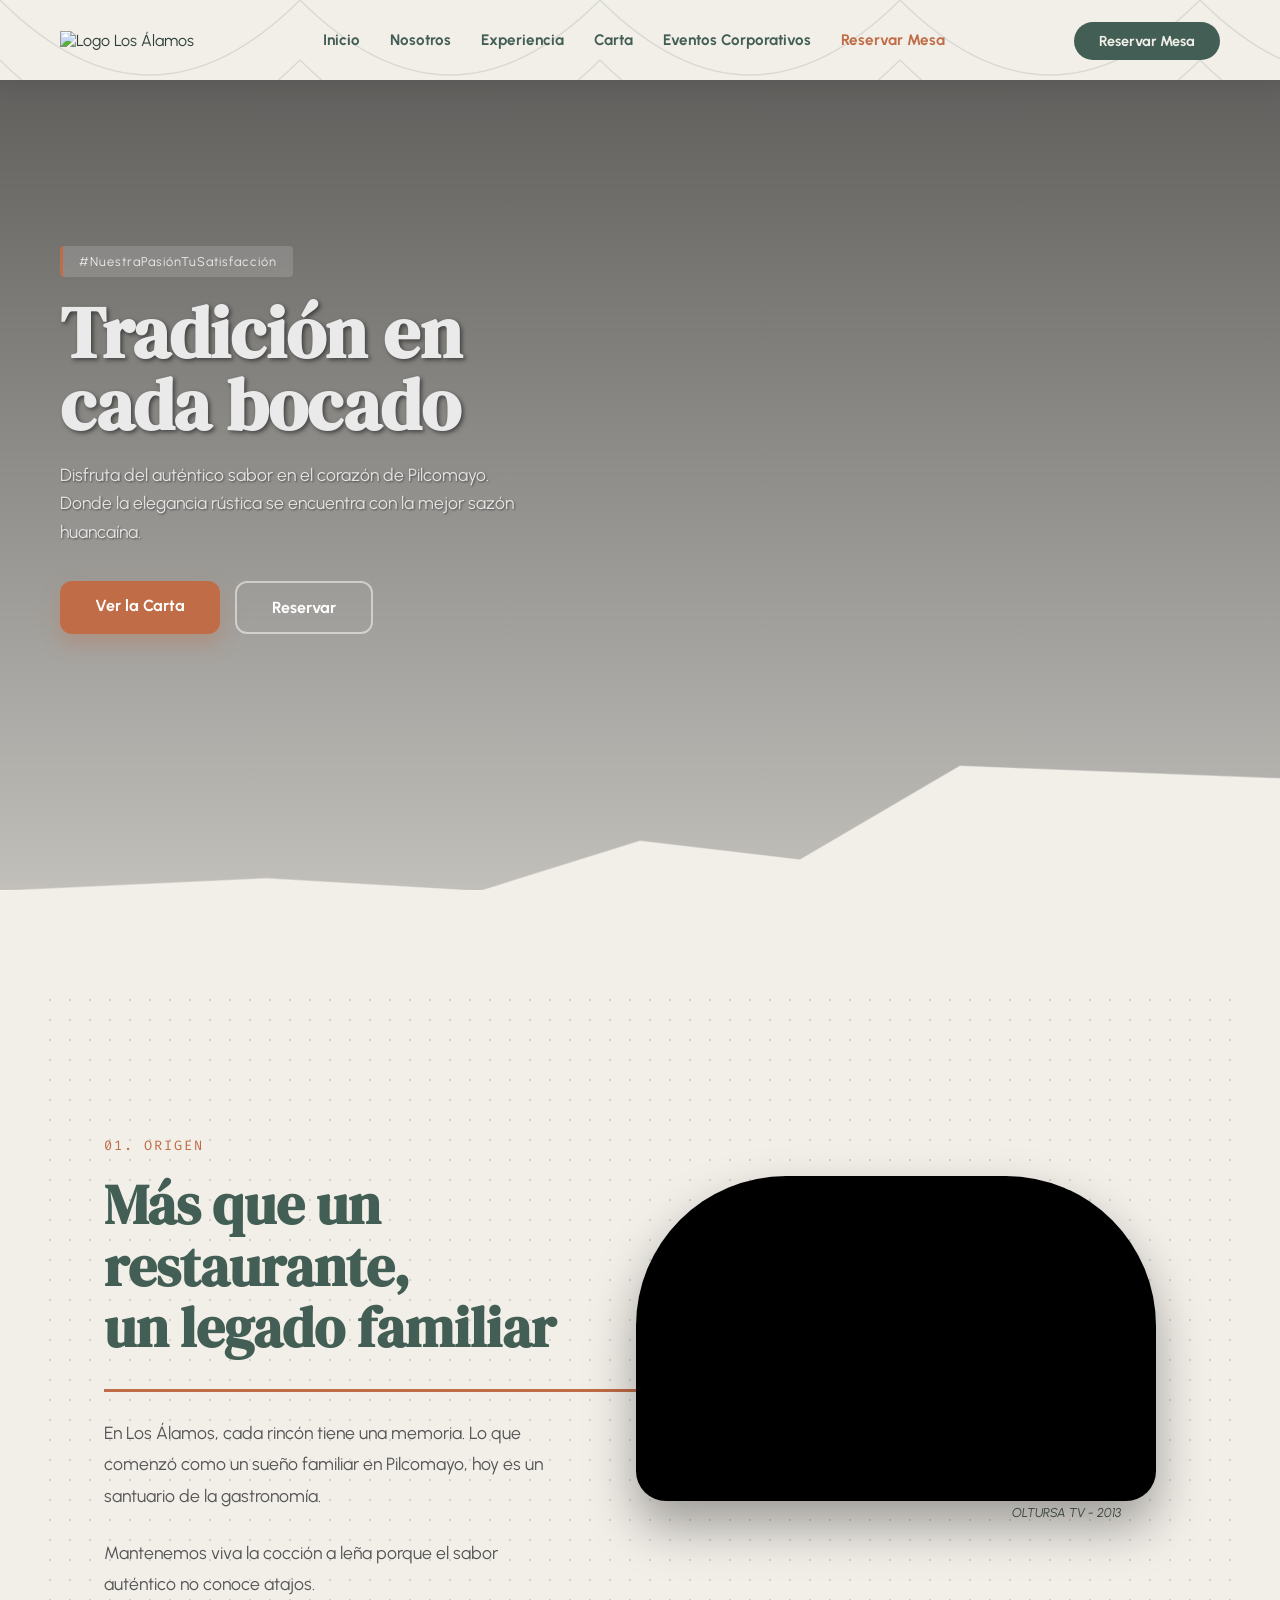
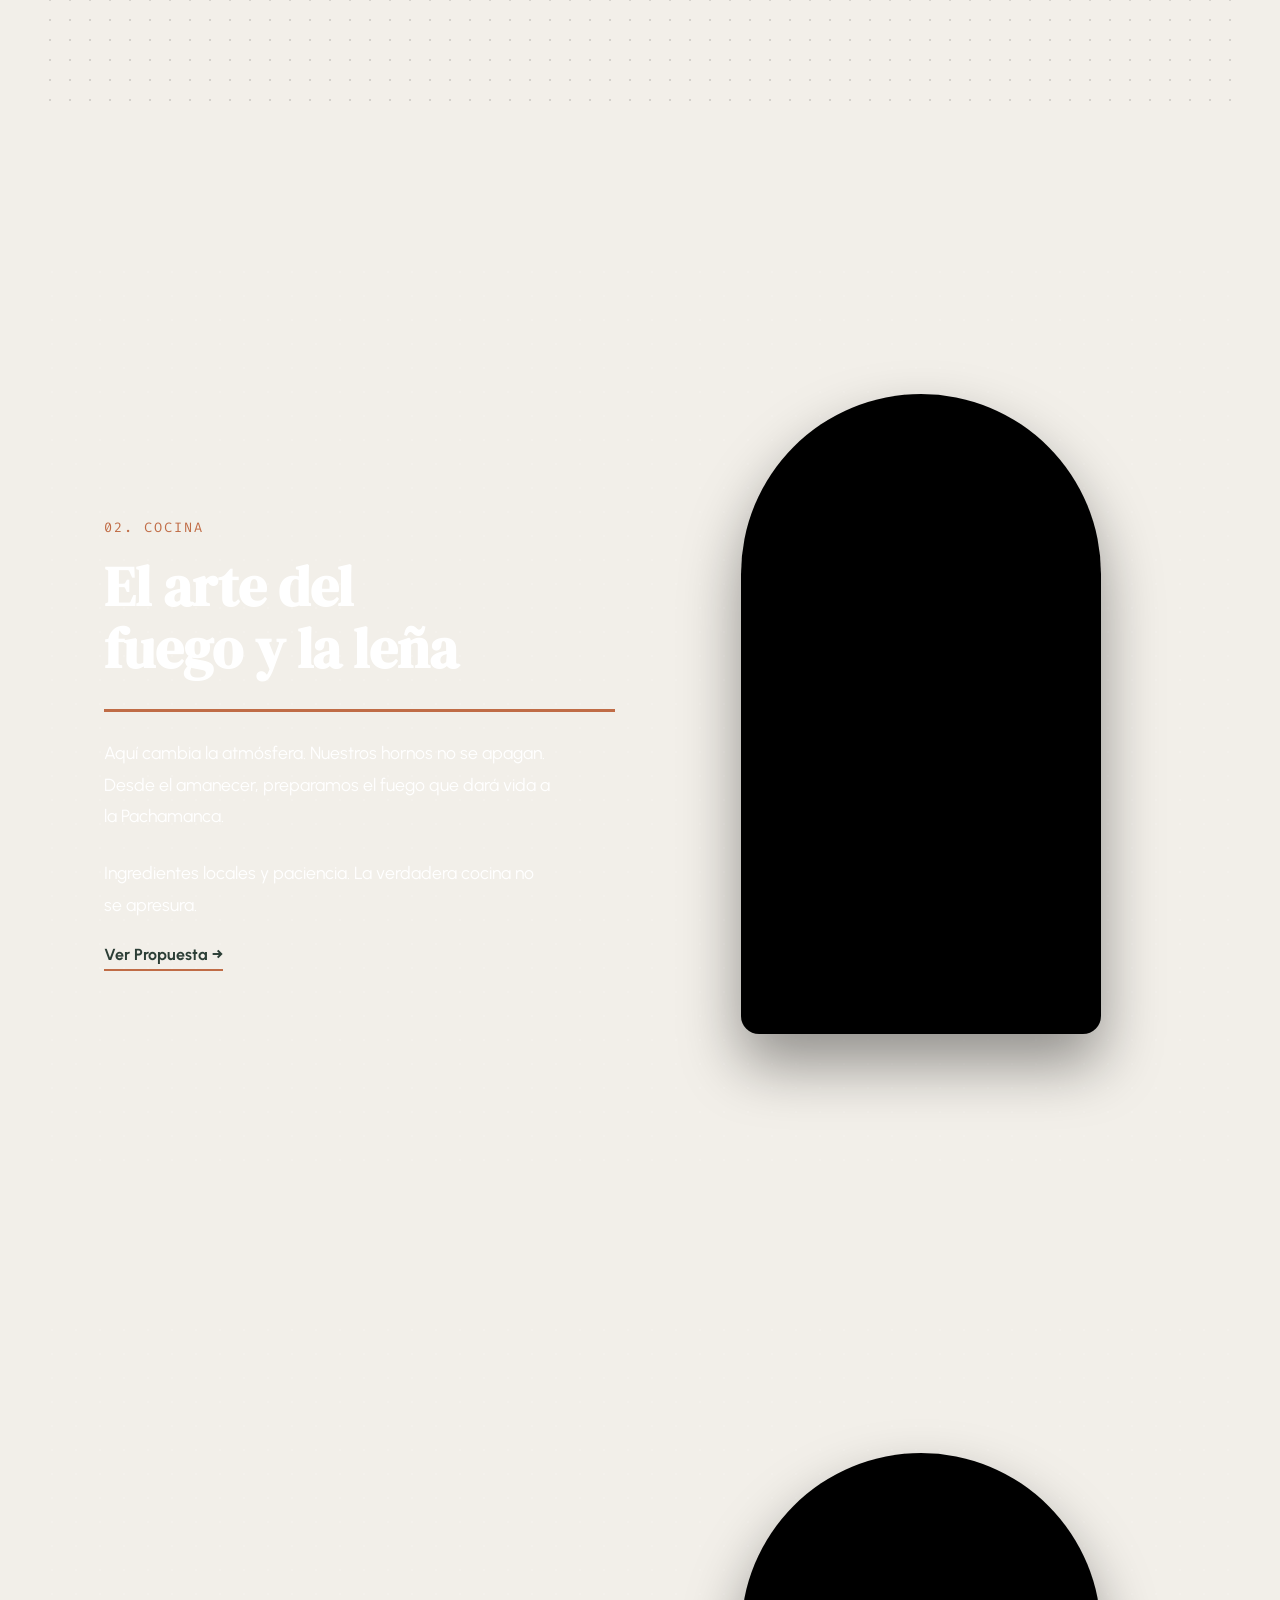
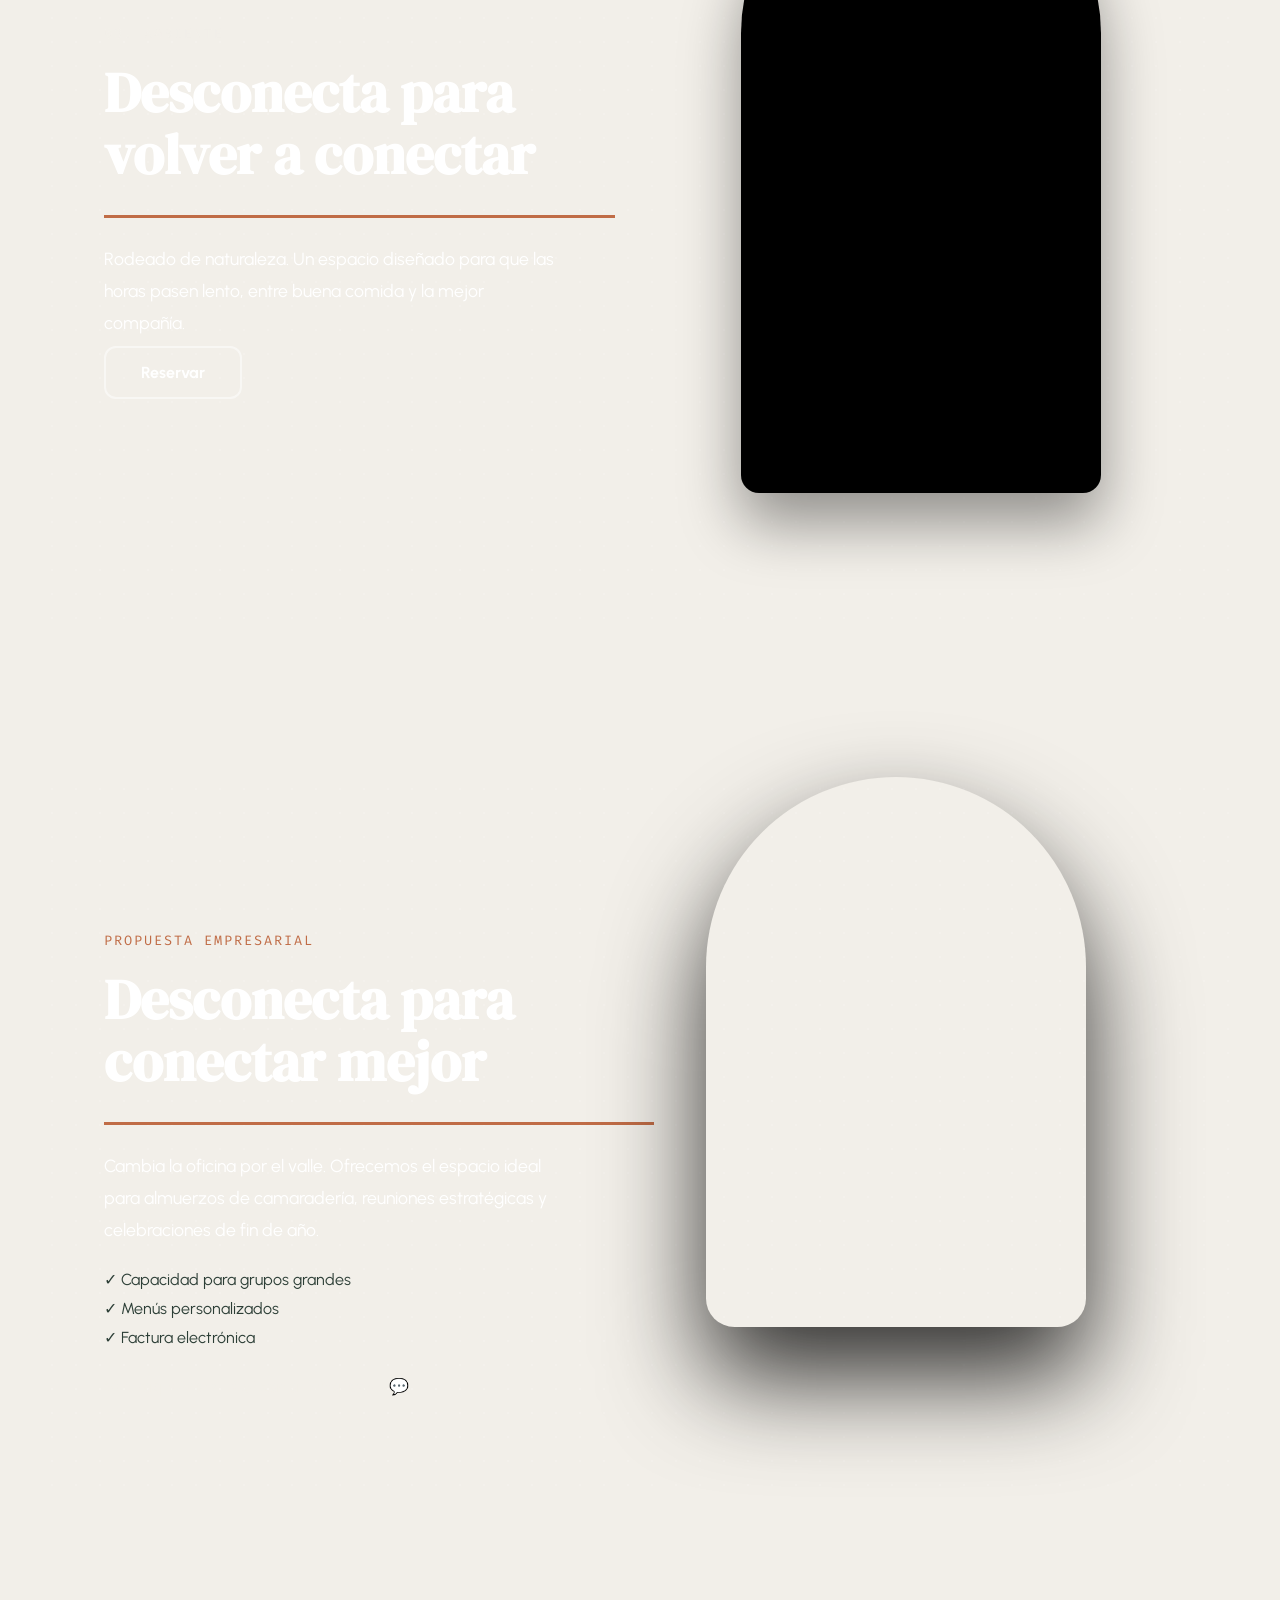
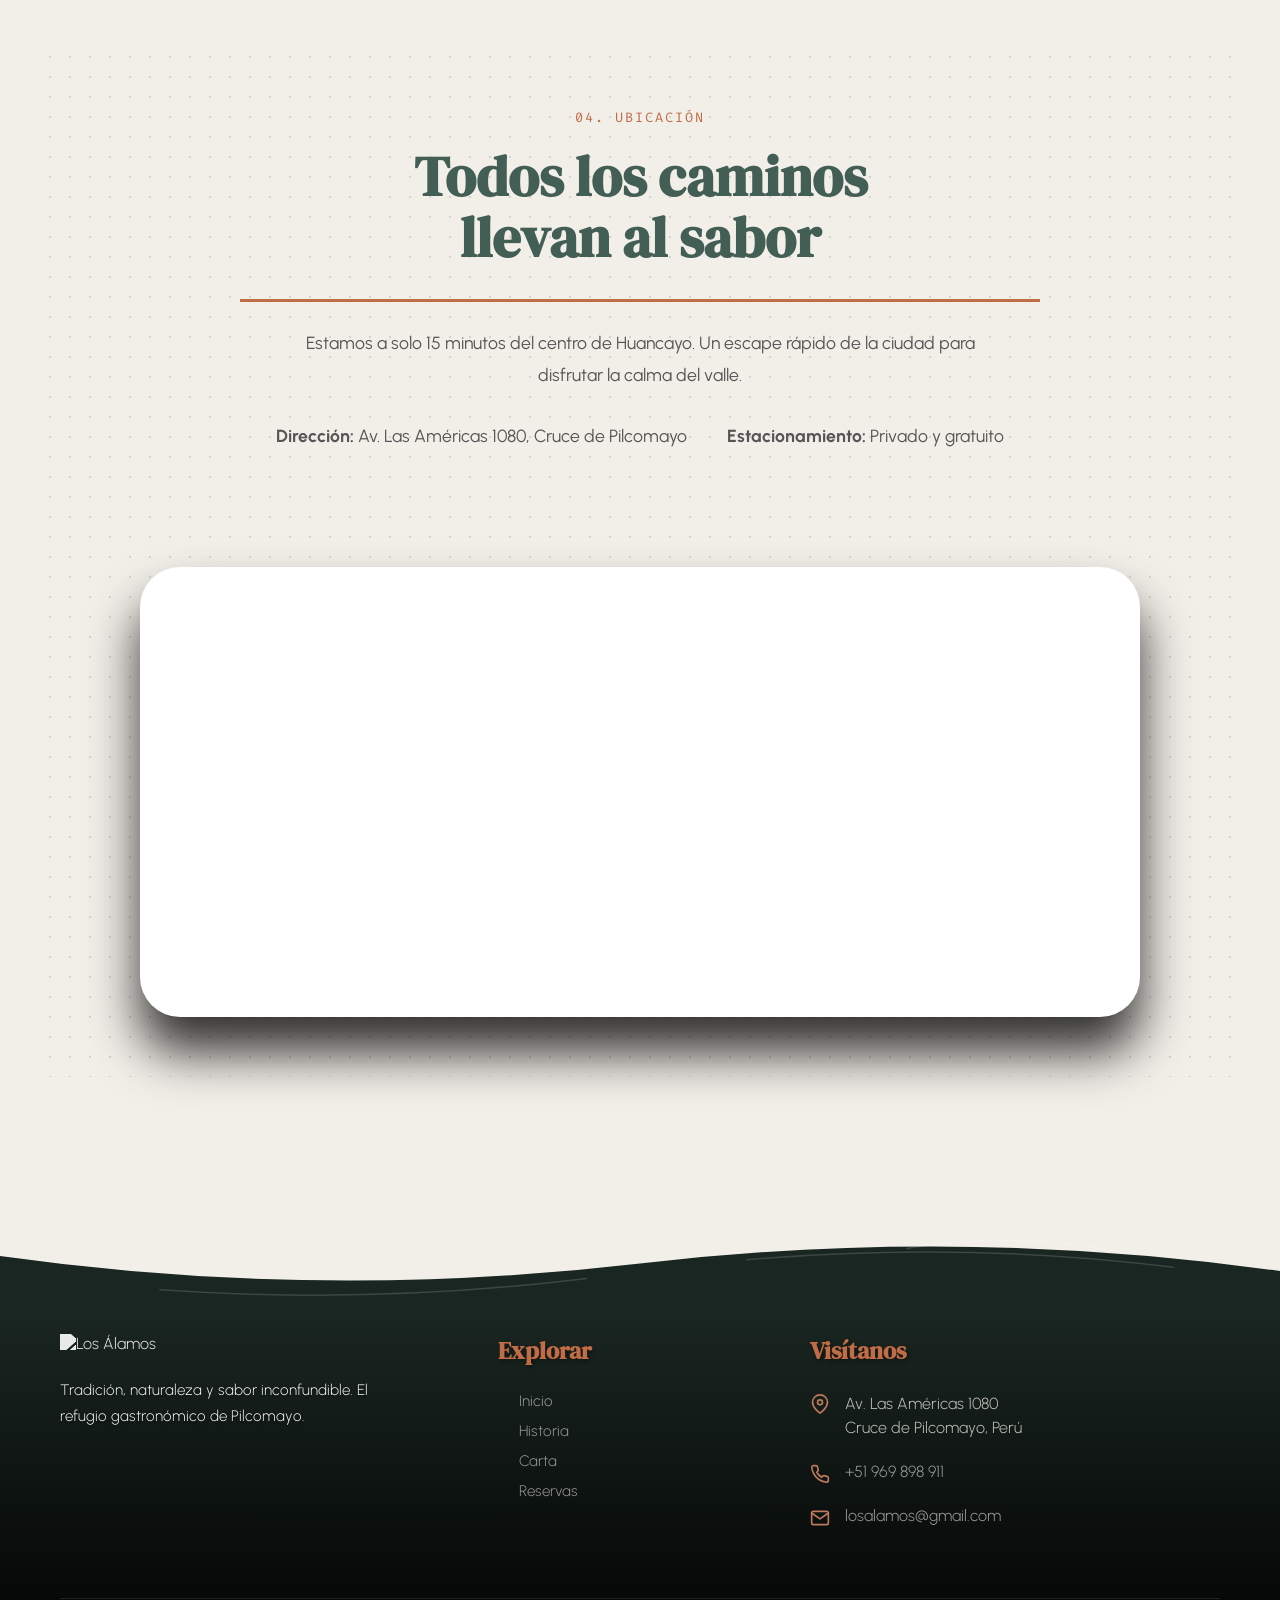
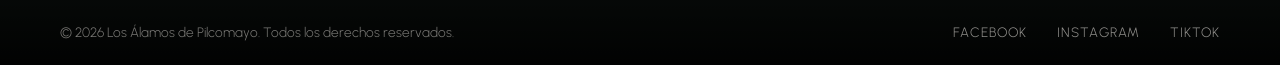
==== index.html @ 4c700889 "Add files via upload" ====
<!DOCTYPE html>
<html lang="es">
<head>
    <meta charset="UTF-8">
    <meta name="viewport" content="width=device-width, initial-scale=1.0">
    <title>Los Álamos | Pilcomayo</title>
    <link href="https://fonts.googleapis.com/css2?family=DM+Serif+Display&family=Urbanist:wght@300;400;600;700&family=Fira+Code:wght@300&display=swap" rel="stylesheet">
    <link rel="stylesheet" href="style.css">
    <link rel="icon" type="image/png" href="assets/favicon.png?v=1.1">
</head>
<body>

    <header class="navbar">
        <div class="container nav-container">
            <div class="logo-area">
                <img src="assets/logo.png" alt="Logo Los Álamos" class="logo-img">
            </div>
            
            <nav class="nav-menu">
    <div class="close-btn">&times;</div>

    <a href="#hero" class="nav-link">Inicio</a>
    <a href="#nosotros" class="nav-link">Nosotros</a>
    <a href="#experiencia" class="nav-link">Experiencia</a>
    <a href="carta.html" class="nav-link">Carta</a>
    <a href="corporativo.html" class="nav-link">Eventos Corporativos</a>
    <a href="https://api.whatsapp.com/send/?phone=51969898911" class="nav-link" style="color: #C06C46 !important; font-weight: bold;">Reservar Mesa</a>
</nav>

            <div class="header-actions">
                <a href="https://api.whatsapp.com/send/?phone=51969898911&text&type=phone_number&app_absent=0" class="btn-pill" target="_blank">Reservar Mesa</a>
                <div class="hamburger">
                    <span></span><span></span><span></span>
                </div>
            </div>
        </div>
    </header>

    <main>
        <section id="hero">
            <div class="container hero-grid">
                <div class="hero-content">
                    <span class="badge-rustico">#NuestraPasiónTuSatisfacción</span>
                    <h1 class="hero-title">Tradición en<br>cada bocado</h1>
                    
                    <p class="hero-description">
                        Disfruta del auténtico sabor en el corazón de Pilcomayo. 
                        Donde la elegancia rústica se encuentra con la mejor sazón huancaína.
                    </p>

                    <div class="hero-buttons">
                        <a href="carta.html" class="btn-primary">Ver la Carta</a>
                        <a href="https://api.whatsapp.com/send/?phone=51969898911&text&type=phone_number&app_absent=0" class="btn-secondary" target="_blank">Reservar</a>
                     </div>
                </div>
            </div>

            <div class="custom-divider">
                <svg viewBox="0 0 1200 120" preserveAspectRatio="none">
                    <path class="divider-stroke" d="M0,120 L250,110 L450,120 L600,80 L750,95 L900,20 L1200,30 L1200,120 Z" fill="none"></path>
                    <path class="divider-fill" d="M0,120 L250,110 L450,120 L600,80 L750,95 L900,20 L1200,30 L1200,120 Z"></path>
                </svg>
            </div>
        </section>

        <div id="nosotros" class="experiencia-container">

            <section class="sticky-section" data-color="#F2EFE9" data-text="#2C3E36">
    <div class="texto-columna">
        <span class="etiqueta-deco">01. Origen</span>
        <h2>Más que un restaurante,<br>un legado familiar</h2>
        <div class="linea-creciente" style="background-color: #C06C46;"></div>
        <p>En Los Álamos, cada rincón tiene una memoria. Lo que comenzó como un sueño familiar en Pilcomayo, hoy es un santuario de la gastronomía.</p>
        <p>Mantenemos viva la cocción a leña porque el sabor auténtico no conoce atajos.</p>
    </div>

    <div class="imagen-columna columna-horizontal-card" style="display: flex; flex-direction: column;">
    <div class="marco-foto" style="margin-bottom: 5px;">
        <video autoplay muted loop playsinline class="video-fade" style="width: 100%; display: block;">
            <source src="assets/video-origen.mp4" type="video/mp4">
        </video>
    </div>
    <p style="font-family: 'Urbanist', sans-serif; font-style: italic; font-size: 0.8rem; color: #1A2621; text-align: right; margin: 0; width: 100%; opacity: 0.8;">OLTURSA TV - 2013</p>
</div>
</section>
            <section class="sticky-section" data-color="#1A2621" data-text="#F2EFE9">
                <div class="texto-columna">
                    <span class="etiqueta-deco" style="color: #C06C46;">02. Cocina</span>
                    <h2>El arte del<br>fuego y la leña</h2>
                    <div class="linea-creciente" style="background-color: #C06C46;"></div>
                    <p>Aquí cambia la atmósfera. Nuestros hornos no se apagan. Desde el amanecer, preparamos el fuego que dará vida a la Pachamanca.</p>
                    <p>Ingredientes locales y paciencia. La verdadera cocina no se apresura.</p>
                    <a href="carta.html" class="btn-linea" style="border-color: #C06C46; color: inherit;">Ver Propuesta &rarr;</a>
                </div>
                
                <div class="imagen-columna columna-vertical">
                    <div class="marco-foto">
                        <video autoplay muted loop playsinline class="video-fade">
                            <source src="assets/video-cocina.mp4" type="video/mp4">
                        </video>
                    </div>
                </div>
            </section>

            <section id="experiencia" class="sticky-section ultima-seccion" data-color="#A65E44" data-text="#F2EFE9">
                <div class="texto-columna">
                    <span class="etiqueta-deco" style="color: #F2EFE9; opacity: 0.8;">03. Ambiente</span>
                    <h2 style="color: #FFFFFF !important;">Desconecta para volver a conectar</h2>
                    <div class="linea-creciente" style="background-color: #C06C46;"></div>
                    <p style="color: #FFFFFF !important;">Rodeado de naturaleza. Un espacio diseñado para que las horas pasen lento, entre buena comida y la mejor compañía.</p>
                    <a href="https://api.whatsapp.com/send/?phone=51969898911&text&type=phone_number&app_absent=0" class="btn-secondary" target="_blank">Reservar</a>
                </div>

                <div class="imagen-columna columna-vertical">
                    <div class="marco-foto">
                        <video autoplay muted loop playsinline class="video-fade">
                            <source src="assets/video-ambiente.mp4" type="video/mp4">
                        </video>
                    </div>
                </div>
            </section>
            <section id="corporativo" class="sticky-section" data-color="#1A2621" data-text="#F2EFE9">
    
    <div class="texto-columna">
        <span class="etiqueta-deco" style="border-color: #F2EFE9; color: #F2EFE9;">Propuesta Empresarial</span>
        <h2>Desconecta para<br>conectar mejor</h2>
        <div class="linea-creciente" style="background-color: #C06C46;"></div>
        <p>
            Cambia la oficina por el valle. Ofrecemos el espacio ideal para almuerzos de camaradería,
            reuniones estratégicas y celebraciones de fin de año.
        </p>
        
        <ul style="margin-top: 20px; margin-bottom: 30px; list-style: none; padding: 0;">
            <li style="margin-bottom: 10px;">✓ Capacidad para grupos grandes</li>
            <li style="margin-bottom: 10px;">✓ Menús personalizados</li>
            <li style="margin-bottom: 10px;">✓ Factura electrónica</li>
        </ul>

        <div style="display: flex; gap: 15px; flex-wrap: wrap;">
            <a href="corporativo.html" class="btn-linea" style="border-color: #F2EFE9; color: #F2EFE9;">
                Ver Paquetes →
            </a>
             <a href="https://wa.me/51969898911?text=Hola,%20estoy%20interesado%20en%20un%20evento%20corporativo." class="btn-linea" target="_blank" style="border-color: #F2EFE9; color: #F2EFE9;">
                Cotizar al WhatsApp 💬
            </a>
        </div>
    </div>

    <div class="imagen-columna">
        <div class="marco-video">
            <video autoplay muted loop playsinline 
                   src="assets/video-corporativo.mp4" 
                   /* IMPORTANTE: object-fit: cover hace que el video vertical rellene la forma */
                   style="width: 100%; height: 100%; object-fit: cover;">
            </video>
        </div>
    </div>

</section>
            <section id="ubicacion" class="sticky-section seccion-mapa" data-color="#F2EFE9" data-text="#2C3E36">
    
    <div class="texto-centro">
        <span class="etiqueta-deco" style="justify-content: center;">04. Ubicación</span>
        <h2>Todos los caminos<br>llevan al sabor</h2>
        <div class="linea-creciente" style="background-color: #C06C46;"></div>
        <p style="max-width: 700px; margin: 0 auto;">Estamos a solo 15 minutos del centro de Huancayo. Un escape rápido de la ciudad para disfrutar la calma del valle.</p>
        
        <div class="datos-ubicacion-fila">
            <div class="dato-item">
                <p><strong> Dirección:</strong> Av. Las Américas 1080, Cruce de Pilcomayo</p>
            </div>
            <div class="dato-item">
                <p><strong> Estacionamiento:</strong> Privado y gratuito</p>
            </div>
        </div>
    </div>

    <div class="mapa-grande-container">
        <div class="marco-mapa-grande">
            <iframe src="https://www.google.com/maps/embed?pb=!1m14!1m8!1m3!1d5447.725453998078!2d-75.24468025071242!3d-12.05116738340482!3m2!1i1024!2i768!4f13.1!3m3!1m2!1s0x910e96087ae08d71%3A0xd03ef93614441e09!2sLos%20%C3%81lamos%20De%20Pilcomayo!5e0!3m2!1ses!2spe!4v1771268657595!5m2!1ses!2spe" width="600" height="450" style="border:0;" allowfullscreen="" loading="lazy" referrerpolicy="no-referrer-when-downgrade"></iframe>
            </div>
        </div>

</section>

        </div> 
        <div class="footer-divider-montana">
            <svg viewBox="0 0 1200 120" preserveAspectRatio="none" xmlns="http://www.w3.org/2000/svg">
                <path class="mountain-base" d="M0,120 L0,40 Q300,100 600,50 Q900,0 1200,60 L1200,120 Z"/>
                <path class="mountain-texture" d="M150,85 Q350,105 550,70" />
                <path class="mountain-texture" d="M700,45 Q900,20 1100,55" />
                <path class="mountain-texture" d="M850,30 Q950,5 1050,35" />
            </svg>
            
        </div>

        <footer id="contacto" class="footer-section">
            <div class="container">
                <div class="footer-grid">
                    
                    <div class="footer-col brand-col">
                        <img src="assets/logo.png" alt="Los Álamos" class="footer-logo">
                        <p class="footer-desc">
                            Tradición, naturaleza y sabor inconfundible. El refugio gastronómico de Pilcomayo.
                        </p>
                    </div>

                    <div class="footer-col links-col">
                        <h3>Explorar</h3>
                        <ul>
                            <li><a href="#hero">Inicio</a></li>
                            <li><a href="#nosotros">Historia</a></li>
                            <li><a href="carta.html">Carta</a></li>
                            <li><a href="#reservas">Reservas</a></li>
                        </ul>
                    </div>

                    <div class="footer-col contact-col">
                        <h3>Visítanos</h3>
                        <div class="contact-item icon-loc">
                            <p>Av. Las Américas 1080<br>Cruce de Pilcomayo, Perú</p>
                        </div>
                        <div class="contact-item icon-tel">
                            <p><a href="tel:+51969898911">+51 969 898 911</a></p>
                        </div>
                        <div class="contact-item icon-mail">
                            <p><a href="mailto:losalamosdepilcomayo@gmail.com">losalamos@gmail.com</a></p>
                        </div>
                    </div>
                </div>

                <div class="footer-bottom">
                       <p class="copyright">&copy; 2026 Los Álamos de Pilcomayo. Todos los derechos reservados.</p>
                      <div class="social-links-minimal">
                         <a href="https://www.facebook.com/alamosdepilcomayo" target="_blank" rel="noopener noreferrer">Facebook</a>
                         <a href="https://www.instagram.com/alamosdepilcomayo/" target="_blank" rel="noopener noreferrer">Instagram</a>
                         <a href="https://www.tiktok.com/@losalamosdepilcomayo" target="_blank" rel="noopener noreferrer">TikTok</a>
                </div>
                
</div>
            </div>
        </footer>

    </main>

    <script src="script.js"></script>

</body>
</html>
---- style.css ----
/* =========================================
   1. VARIABLES GLOBALES (Colores y Fuentes)
   ========================================= */
:root {
    --bg-green: #435E55;       /* Verde Botones/Links */
    --bg-cream: #F2EFE9;       /* Fondo General */
    --text-white: #EAEAEA;     /* Textos sobre oscuro */
    --accent-orange: #C06C46;  /* Terracota / Ladrillo */
    --text-dark: #2C3E36;      /* Textos oscuros */
    
    --footer-green: #1A2621;   /* Verde Oscuro Footer */
    --brick-color: #BD7A5C;    /* Color Ladrillo Suave (Arcilla) */
}

* { margin: 0; padding: 0; box-sizing: border-box; }

html { scroll-behavior: smooth; }

body {
    background-color: var(--bg-cream);
    font-family: 'Urbanist', sans-serif;
    color: var(--text-dark);
    overflow-x: hidden;
    overflow-y: auto;
    transition: background-color 0.8s ease, color 0.8s ease;
}

/* =========================================
   2. HEADER (Navegación)
   ========================================= */
.navbar {
    background-color: var(--bg-cream);
    padding: 10px 0;
    position: sticky; top: 0; z-index: 1000;
    box-shadow: 0 4px 20px rgba(0,0,0,0.08);
    /* Patrón sutil de fondo */
    background-image: url("data:image/svg+xml,%3Csvg width='100%25' height='100%25' viewBox='0 0 100 100' xmlns='http://www.w3.org/2000/svg'%3E%3Cpath d='M0 0 Q 50 50 100 0' stroke='%23435E55' fill='none' stroke-width='0.5' opacity='0.15'/%3E%3Cpath d='M0 20 Q 50 70 100 20' stroke='%23435E55' fill='none' stroke-width='0.5' opacity='0.15'/%3E%3Cpath d='M0 40 Q 50 90 100 40' stroke='%23435E55' fill='none' stroke-width='0.5' opacity='0.15'/%3E%3Cpath d='M0 60 Q 50 110 100 60' stroke='%23435E55' fill='none' stroke-width='0.5' opacity='0.15'/%3E%3C/svg%3E");
    background-size: 300px auto; background-repeat: repeat-x;
}

.container { max-width: 1200px; margin: 0 auto; padding: 0 20px; }
.nav-container { display: flex; justify-content: space-between; align-items: center; height: 60px; }
.logo-img { max-height: 55px; width: auto; display: block; }

.nav-menu { display: flex; gap: 30px; }
.nav-link { 
    color: var(--bg-green); text-decoration: none; 
    font-weight: 700; font-size: 0.95rem; transition: 0.3s; 
}
.nav-link:hover { color: var(--accent-orange); }

.btn-pill {
    background: var(--bg-green); color: var(--bg-cream); padding: 10px 25px;
    border-radius: 50px; text-decoration: none; font-weight: 700; font-size: 0.9rem;
    transition: transform 0.2s, background 0.3s;
}
.btn-pill:hover { transform: scale(1.05); background: var(--accent-orange); }

/* =========================================
   3. HERO SECTION (Portada)
   ========================================= */
#hero {
    background: linear-gradient(to bottom, rgba(0, 0, 0, 0.6), rgba(0, 0, 0, 0.2)), url('assets/portada-principal.jpg');
    background-size: cover; background-position: center; background-repeat: no-repeat;
    min-height: 90vh; position: relative; padding-top: 60px; padding-bottom: 150px;
    display: flex; align-items: center;
}

.hero-grid { width: 100%; position: relative; z-index: 10; }
.hero-content { max-width: 600px; color: var(--text-white); }
.badge-rustico {
    display: inline-block; background: rgba(255,255,255,0.15); backdrop-filter: blur(5px);
    padding: 8px 16px; border-radius: 4px; font-size: 0.8rem; letter-spacing: 1px;
    margin-bottom: 20px; border-left: 3px solid var(--accent-orange);
}
.hero-title { font-family: 'DM Serif Display', serif; font-size: 4.5rem; line-height: 1; margin-bottom: 20px; text-shadow: 2px 2px 4px rgba(0,0,0,0.5); }
.hero-description { font-size: 1.1rem; opacity: 0.95; line-height: 1.6; margin-bottom: 35px; max-width: 480px; text-shadow: 1px 1px 2px rgba(0,0,0,0.5); }
.hero-buttons { display: flex; gap: 15px; }

.btn-primary { 
    background-color: var(--accent-orange); color: white; padding: 15px 35px; 
    border-radius: 12px; text-decoration: none; font-weight: 700; 
    box-shadow: 0 10px 20px rgba(192, 108, 70, 0.3); transition: 0.3s; 
}
.btn-primary:hover { transform: translateY(-3px); }

.btn-secondary { 
    background-color: transparent; color: white; padding: 15px 35px; 
    border-radius: 12px; text-decoration: none; font-weight: 700; 
    border: 2px solid rgba(255,255,255,0.5); transition: 0.3s; 
}
.btn-secondary:hover { border-color: white; background: rgba(255,255,255,0.15); }

/* Separador Hero */
.custom-divider { position: absolute; bottom: -1px; left: 0; width: 100%; line-height: 0; z-index: 20; }
.custom-divider svg { display: block; width: 100%; height: 150px; }
.divider-fill { fill: var(--bg-cream); } .divider-stroke { stroke: rgba(255,255,255,0.3); stroke-width: 1px; }

/* =========================================
   4. SECCIONES DE EXPERIENCIA (Sticky)
   ========================================= */
.experiencia-container {
    padding-top: 100px;
    padding-bottom: 0 !important;
    background-color: transparent !important;
    position: relative; z-index: 30;
    margin-bottom: -1px;
}

.sticky-section {
    display: flex; justify-content: space-between; align-items: flex-start;
    max-width: 1200px; margin: 0 auto 150px auto; padding: 0 20px; gap: 80px;
}

/* Espacio final crítico para que no choque con el footer */
.sticky-section:last-of-type, .sticky-section.ultima-seccion {
    margin-bottom: 150px !important; 
    padding-bottom: 0 !important;
}

.texto-columna { flex: 1; padding-top: 60px; }
.etiqueta-deco { 
    display: inline-block; font-family: 'Fira Code', monospace; 
    color: var(--accent-orange); font-size: 0.85rem; margin-bottom: 20px; 
    text-transform: uppercase; letter-spacing: 2px; 
}
.sticky-section h2 { 
    font-family: 'DM Serif Display', serif; font-size: 3.5rem; line-height: 1.1; 
    color: var(--bg-green); margin-bottom: 30px; transition: color 0.8s ease; 
}
.sticky-section p { 
    font-family: 'Urbanist', sans-serif; font-size: 1.1rem; line-height: 1.8; 
    color: #555; margin-bottom: 25px; max-width: 450px; transition: color 0.8s ease; 
}

.imagen-columna { flex: 1; position: sticky; top: 100px; height: fit-content; }
.sticky-section:last-of-type .imagen-columna { position: relative !important; top: 0 !important; }

.marco-foto { 
    width: 100%; height: 550px; overflow: hidden; border-radius: 20px; 
    box-shadow: 0 20px 40px rgba(0,0,0,0.2); 
}
.marco-foto img { width: 100%; height: 100%; object-fit: cover; transition: transform 0.7s ease; }
.marco-foto:hover img { transform: scale(1.05); }

.sticky-section.invertido { flex-direction: row-reverse; }
.btn-linea { 
    display: inline-block; color: var(--text-dark); text-decoration: none; 
    font-weight: 700; border-bottom: 2px solid var(--accent-orange); 
    padding-bottom: 5px; transition: 0.3s; 
}

/* =========================================
   SEPARADOR FINAL: MONTAÑA CON TEXTURA
   ========================================= */
.footer-divider-montana {
    position: relative;
    width: 100%;
    line-height: 0;
    z-index: 50;
    /* Margen negativo para pegarse perfectamente al footer de abajo */
    margin-bottom: -2px; 
}

.footer-divider-montana svg {
    display: block;
    width: 100%;
    height: 90px; /* Altura elegante de la montaña */
}

/* Color de la base sólida de la montaña (usa tu variable) */
.mountain-base {
    fill: var(--footer-green);
}

/* Estilo de las líneas blancas de textura */
.mountain-texture {
    fill: none;
    stroke: rgba(255, 255, 255, 0.15); /* Blanco muy sutil y elegante */
    stroke-width: 1.5px;
    stroke-linecap: round;
    vector-effect: non-scaling-stroke; /* Mantiene la línea fina al redimensionar */
}

/* =========================================
   FOOTER ELEGANTE CON ICONOS
   ========================================= */
.footer-section {
    background-color: var(--footer-green);
    color: #F2EFE9;
    /* Quitamos padding superior porque la montaña ya da el aire */
    padding: 20px 0 0 0; 
    position: relative;
    z-index: 50;
    font-weight: 300;
    /* Eliminamos cualquier pseudo-elemento anterior que causara conflictos */
    &::before { content: none !important; }
}

.footer-grid {
    display: grid;
    grid-template-columns: 1.2fr 0.8fr 1.3fr;
    gap: 60px;
    padding-bottom: 50px;
}

/* --- LOGO Y TEXTOS --- */
.footer-logo { width: 130px; margin-bottom: 25px; filter: brightness(0) invert(1); opacity: 0.9; }
.footer-desc {
    font-size: 0.95rem;
    line-height: 1.7;
    
    /* Blanco casi puro y con sombra suave para lectura */
    color: #f0f0f0;
    opacity: 1; /* Quitamos transparencias */
    text-shadow: 0 1px 2px rgba(0,0,0,0.5);
    
    max-width: 320px;
}
.footer-col h3 {
    font-family: 'DM Serif Display', serif;
    font-size: 1.5rem;
    margin-bottom: 25px;
    
    /* Color naranja intenso */
    color: var(--accent-orange);
    
    /* Sombra negra suave detrás de la letra para que "flote" */
    text-shadow: 2px 2px 4px rgba(0,0,0,0.4);
}

/* --- NAVEGACIÓN --- */
.links-col ul { list-style: none; padding-left: 10px; }
.links-col ul li { margin-bottom: 12px; }
.links-col ul li a {
    color: #F2EFE9; text-decoration: none; font-size: 0.95rem;
    opacity: 0.6; transition: all 0.3s ease; display: flex; align-items: center; gap: 8px;
}
.links-col ul li a:hover { color: var(--accent-orange); opacity: 1; transform: translateX(5px); }
.links-col ul li a::before { content: '•'; color: var(--accent-orange); opacity: 0; transition: 0.3s; }
.links-col ul li a:hover::before { opacity: 1; }


/* --- CONTACTO CON ICONOS CSS --- */
.contact-item { position: relative; padding-left: 35px; margin-bottom: 20px; }
.contact-item::before {
    content: ''; position: absolute; left: 0; top: 2px; width: 20px; height: 20px;
    background-repeat: no-repeat; background-position: center; background-size: contain;
}
/* Iconos */
.icon-loc::before { background-image: url("data:image/svg+xml,%3Csvg xmlns='http://www.w3.org/2000/svg' viewBox='0 0 24 24' fill='none' stroke='%23BD7A5C' stroke-width='2' stroke-linecap='round' stroke-linejoin='round'%3E%3Cpath d='M21 10c0 7-9 13-9 13s-9-6-9-13a9 9 0 0 1 18 0z'%3E%3C/path%3E%3Ccircle cx='12' cy='10' r='3'%3E%3C/circle%3E%3C/svg%3E"); }
.icon-tel::before { background-image: url("data:image/svg+xml,%3Csvg xmlns='http://www.w3.org/2000/svg' viewBox='0 0 24 24' fill='none' stroke='%23BD7A5C' stroke-width='2' stroke-linecap='round' stroke-linejoin='round'%3E%3Cpath d='M22 16.92v3a2 2 0 0 1-2.18 2 19.79 19.79 0 0 1-8.63-3.07 19.5 19.5 0 0 1-6-6 19.79 19.79 0 0 1-3.07-8.67A2 2 0 0 1 4.11 2h3a2 2 0 0 1 2 1.72 12.84 12.84 0 0 0 .7 2.81 2 2 0 0 1-.45 2.11L8.09 9.91a16 16 0 0 0 6 6l1.27-1.27a2 2 0 0 1 2.11-.45 12.84 12.84 0 0 0 2.81.7A2 2 0 0 1 22 16.92z'%3E%3C/path%3E%3C/svg%3E"); top: 4px; }
.icon-mail::before { background-image: url("data:image/svg+xml,%3Csvg xmlns='http://www.w3.org/2000/svg' viewBox='0 0 24 24' fill='none' stroke='%23BD7A5C' stroke-width='2' stroke-linecap='round' stroke-linejoin='round'%3E%3Cpath d='M4 4h16c1.1 0 2 .9 2 2v12c0 1.1-.9 2-2 2H4c-1.1 0-2-.9-2-2V6c0-1.1.9-2 2-2z'%3E%3C/path%3E%3Cpolyline points='22,6 12,13 2,6'%3E%3C/polyline%3E%3C/svg%3E"); top: 4px;}

.contact-item p, .contact-item a {
    color: #F2EFE9; text-decoration: none; font-size: 1rem; line-height: 1.5;
    opacity: 0.8; transition: 0.3s;
}
.contact-item a:hover { color: var(--accent-orange); opacity: 1; }


/* --- BARRA INFERIOR --- */
.footer-bottom {
    border-top: 1px solid rgba(242, 239, 233, 0.1);
    padding: 25px 0;
    display: flex; justify-content: space-between; align-items: center;
}
.copyright { font-size: 0.85rem; opacity: 0.5; }

.social-links-minimal { display: flex; gap: 30px; }
.social-links-minimal a {
    color: #F2EFE9; text-decoration: none; font-size: 0.85rem;
    text-transform: uppercase; letter-spacing: 1px; opacity: 0.6; transition: 0.3s;
    position: relative;
}
.social-links-minimal a:hover { color: var(--accent-orange); opacity: 1; }
.social-links-minimal a::after {
    content: ''; position: absolute; bottom: -5px; left: 0; width: 0%; height: 1px;
    background: var(--accent-orange); transition: 0.3s;
}
.social-links-minimal a:hover::after { width: 100%; }


/* --- RESPONSIVE --- */
@media (max-width: 860px) {
    /* Ajuste de montaña en celular */
    .footer-divider-montana svg { height: 60px; }
    
    .footer-section { padding-top: 20px; }
    .footer-grid { grid-template-columns: 1fr; text-align: center; gap: 40px; padding-bottom: 30px;}
    .contact-item { padding-left: 0; margin-bottom: 15px; }
    .contact-item::before { display: none; } 
    .footer-bottom { flex-direction: column-reverse; gap: 20px; text-align: center; }
}
/* =========================================
   CARTA INTERACTIVA (VERSIÓN FINAL: CENTRADO + FIX ZOOM)
   ========================================= */

/* 1. ESTRUCTURA BASE */
.body-carta {
    background-color: #F0E6D2;
    min-height: 100vh; 
    width: 100%;
    /* En PC evitamos scroll para que se vea como una App */
    overflow-y: hidden; 
    overflow-x: hidden;
    position: relative;
}

.fondo-carta {
    position: fixed; top: 0; left: 0; width: 100%; height: 100%; z-index: -2;
    background-image: url("data:image/svg+xml,%3Csvg viewBox='0 0 200 200' xmlns='http://www.w3.org/2000/svg'%3E%3Cfilter id='noiseFilter'%3E%3CfeTurbulence type='fractalNoise' baseFrequency='0.65' numOctaves='3' stitchTiles='stitch'/%3E%3C/filter%3E%3Crect width='100%25' height='100%25' filter='url(%23noiseFilter)' opacity='0.1'/%3E%3C/svg%3E");
}

/* 2. BOTÓN FLOTANTE (FIX ANTI-DESAPARICIÓN) */
.navbar-carta {
    position: fixed !important; 
    top: 30px !important;
    left: 30px !important;
    z-index: 99999 !important;
    
    /* ESTO EVITA QUE DESAPAREZCA CON EL ZOOM: */
    transform: translateZ(0); 
    -webkit-transform: translateZ(0);
    
    width: auto !important; 
    padding: 0 !important;
    pointer-events: none; /* El contenedor no estorba */
}

.btn-volver-esquina {
    pointer-events: auto; /* El botón sí funciona */
    display: inline-flex; align-items: center; gap: 8px;
    
    background: #ffffff !important; 
    color: #2C3E36 !important;
    padding: 10px 22px !important; 
    border-radius: 50px !important;
    border: 1px solid rgba(0,0,0,0.1) !important;
    
    font-weight: 800 !important; font-size: 0.9rem !important;
    text-decoration: none !important; 
    box-shadow: 0 5px 20px rgba(0,0,0,0.2) !important;
    transition: transform 0.2s ease;
}
.btn-volver-esquina:hover { 
    transform: scale(1.05); color: #C06C46 !important; 
}


/* 3. CONTENEDOR CENTRAL (CENTRADO PURO) */
.main-carta {
    min-height: 100vh;
    width: 100%;
    display: flex; 
    flex-direction: column; 
    align-items: center; 
    justify-content: center; 
    
    /* AQUÍ ESTÁ EL TRUCO PARA SUBIRLA: */
    padding-top: 20px;      /* Muy poco espacio arriba */
    padding-bottom: 140px;  /* MUCHO espacio abajo (colchón invisible) */
    
    box-sizing: border-box;
}

.visor-menu {
    position: relative;
    display: flex; flex-direction: column; align-items: center; justify-content: center;
    width: 100%;
    height: 100%; /* Usa toda la altura disponible */
}

.imagen-papel {
    display: block; 
    width: auto; 
    max-width: 100%;
    
    /* CAMBIO CLAVE: Bajamos de 85vh a 72vh */
    /* Esto la hace un pelín más chica para que quepa cómoda y suba */
    max-height: 72vh; 
    
    object-fit: contain;
    box-shadow: 0 20px 50px -10px rgba(0, 0, 0, 0.3);
    border-radius: 4px;
}


/* 4. PAGINADOR (PEGADO ABAJO PERO SEGURO) */
/* --- PAGINADOR (CORREGIDO PARA NO TAPAR) --- */
.paginacion-indicador {
    /* 1. Cambio clave: relative hace que ocupe espacio real */
    position: relative; 
    bottom: auto; /* Quitamos la posición fija */
    
    /* 2. Le damos aire arriba para separarse de la carta */
    margin-top: 30px; 
    
    /* Estética */
    background: rgba(255, 255, 255, 0.9); 
    color: #2C3E36; 
    font-family: 'Urbanist', sans-serif; 
    font-weight: 800;
    padding: 8px 25px; 
    border-radius: 50px;
    box-shadow: 0 5px 15px rgba(0,0,0,0.1);
    
    /* Aseguramos que se vea */
    z-index: 50;
    pointer-events: auto;
}

/* 5. FLECHAS DE NAVEGACIÓN */
.nav-arrow {
    position: fixed; top: 50%; transform: translateY(-50%);
    background: white; width: 50px; height: 50px; border-radius: 50%;
    display: flex; justify-content: center; align-items: center;
    box-shadow: 0 4px 10px rgba(0,0,0,0.2); cursor: pointer; z-index: 100;
    border: none; color: #2C3E36;
}
.nav-arrow:hover { background: #C06C46; color: white; }
.nav-arrow.left { left: 30px; }
.nav-arrow.right { right: 30px; }


/* =========================================
   RESPONSIVO (MÓVIL)
   ========================================= */
@media (max-width: 860px) {
    /* En celular activamos el scroll */
    .body-carta { overflow-y: auto; }
    
    .main-carta {
        height: auto; 
        min-height: 100vh;
        display: block; /* Bloque normal para scrollear */
        text-align: center;
        /* Espacio arriba para el botón y abajo para el paginador */
        padding-top: 80px; 
        padding-bottom: 80px;
    }

    .visor-menu { height: auto; display: block; }

    .imagen-papel {
        max-height: none; /* Que crezca lo necesario */
        width: 100%; margin: 0 auto;
    }

    /* Flechas pegadas a los bordes */
    .nav-arrow { width: 40px; height: 40px; background: rgba(255,255,255,0.9); }
    .nav-arrow.left { left: 5px; } 
    .nav-arrow.right { right: 5px; }

    /* Botón más pequeño */
    .navbar-carta { top: 20px !important; left: 20px !important; }
    .btn-volver-esquina { padding: 8px 16px !important; font-size: 0.8rem !important; }

    /* Paginador flotante fijo */
    .paginacion-indicador {
        position: fixed; bottom: 20px;
        left: 50%; transform: translateX(-50%);
        box-shadow: 0 4px 10px rgba(0,0,0,0.2);
        z-index: 500;
        width: auto; margin: 0;
    }
}
/* =========================================
   ESTILOS DE VIDEOS EN BUCLE (FADE)
   ========================================= */

/* Estilo base para todos los videos */
.video-fade {
    width: 100%;
    height: 120%;
    object-fit: cover; /* Cubre todo el marco sin estirarse */
    display: block;
    
    /* MÁSCARA POR DEFECTO (Para secciones normales 1 y 3) */
    /* El video se ve a la derecha y se desvanece a la izquierda (hacia el texto) */
    mask-image: linear-gradient(to left, rgba(0,0,0,1) 70%, rgba(0,0,0,0) 100%);
    -webkit-mask-image: linear-gradient(to left, rgba(0,0,0,1) 70%, rgba(0,0,0,0) 100%);
}

/* MÁSCARA INVERTIDA (Para la sección 2 "Cocina" que está al revés) */
/* Detectamos automáticamente si está dentro de una sección .invertido */
.sticky-section.invertido .video-fade {
    /* Aquí el video está a la izquierda, así que difuminamos hacia la derecha */
    mask-image: linear-gradient(to right, rgba(0,0,0,1) 70%, rgba(0,0,0,0) 100%);
    -webkit-mask-image: linear-gradient(to right, rgba(0,0,0,1) 70%, rgba(0,0,0,0) 100%);
}
/* ======================================================
   CÓDIGO FINAL: VIDEOS "PEGADOS AL BORDE" (FULL BLEED)
   ====================================================== */

/* 1. PREPARACIÓN DEL CONTENEDOR */
/* Necesitamos que la sección permita elementos que se salgan de ella */
.sticky-section {
    position: relative !important;
    /* IMPORTANTE: No usamos overflow:hidden aquí para permitir que el video toque el borde */
    overflow: visible !important; 
}

/* 2. LA COLUMNA DE TEXTO (Se mantiene en su sitio) */
.texto-columna {
    position: relative;
    z-index: 5; /* El texto siempre encima del video */
}

/* 3. EL VIDEO "ROMPE-BORDES" (La Magia Matemática) */
.imagen-columna {
    position: absolute !important;
    top: 0 !important;
    bottom: 0 !important;
    
    /* ANCHO: 60% de la pantalla para asegurar que cubra bien */
    width: 60vw !important; 
    height: auto !important;
    z-index: 1;
    
    /* CÁLCULO PARA PEGAR A LA DERECHA (Barra de Scroll) */
    /* Calcula la distancia exacta desde el contenedor hasta el borde de la pantalla */
    right: calc((100% - 100vw) / 2) !important;
    left: auto !important;
    
    margin: 0 !important;
}

/* 4. PARA LA SECCIÓN INVERTIDA (Pegado a la Izquierda) */
.sticky-section.invertido .imagen-columna {
    /* Pegamos al borde izquierdo */
    left: calc((100% - 100vw) / 2) !important;
    right: auto !important;
}

/* 5. EL MARCO (Invisible) */
.marco-foto {
    width: 100% !important;
    height: 100% !important;
    box-shadow: none !important;
    border-radius: 0 !important;
    background: transparent !important;
}

/* 6. EL VIDEO Y EL DIFUMINADO (Más Sólido) */
.video-fade {
    width: 100%;
    height: 100%;
    object-fit: cover !important;
    display: block;

    /* DIFUMINADO MENOR (Más sólido) */
    /* black 85% -> El video se ve nítido en el 85% de su ancho. Solo el 15% final se funde. */
    mask-image: linear-gradient(to left, black 85%, transparent 100%);
    -webkit-mask-image: linear-gradient(to left, black 85%, transparent 100%);
}

/* Difuminado invertido para la sección 2 */
.sticky-section.invertido .video-fade {
    mask-image: linear-gradient(to right, black 85%, transparent 100%);
    -webkit-mask-image: linear-gradient(to right, black 85%, transparent 100%);
}


/* =========================================
   RESPONSIVO (CELULAR)
   ========================================= */
/* En celular desactivamos este efecto para que no se rompa la pantalla */
@media (max-width: 900px) {
    .sticky-section {
        overflow: hidden !important; /* Volvemos a contener */
    }

    .imagen-columna {
        position: relative !important; /* Vuelve al flujo normal */
        width: 100vw !important; /* Ancho completo de la pantalla móvil */
        height: 350px !important; /* Altura fija para móvil */
        
        /* Reseteamos posiciones */
        right: auto !important; 
        left: 50% !important; 
        margin-left: -50vw !important; /* Truco para centrar full-width en móvil */
        top: auto !important; bottom: auto !important;
        margin-top: 20px !important;
    }
    
    .video-fade {
        /* En celular, difuminamos de abajo hacia arriba */
        mask-image: linear-gradient(to top, black 60%, transparent 100%);
        -webkit-mask-image: linear-gradient(to top, black 60%, transparent 100%);
    }
}
/* ======================================================
   AJUSTE ESPECIAL: VIDEOS VERTICALES (COCINA Y AMBIENTE)
   ====================================================== */

.video-vertical {
    /* Mantenemos 'cover' para que no queden huecos vacíos, 
       pero centramos la imagen para ver la acción del Reel */
    object-fit: cover !important;
    object-position: center center !important;
    
    /* MÁSCARA MÍNIMA (Sólido casi hasta el final) */
    /* El video se ve nítido en el 95%, solo el 5% del borde se funde */
    mask-image: linear-gradient(to left, black 95%, transparent 100%);
    -webkit-mask-image: linear-gradient(to left, black 95%, transparent 100%);
}

/* Ajuste específico para la Sección 2 (Cocina - Lado Izquierdo) */
.sticky-section.invertido .video-vertical {
    /* Fusión mínima hacia la derecha */
    mask-image: linear-gradient(to right, black 95%, transparent 100%);
    -webkit-mask-image: linear-gradient(to right, black 95%, transparent 100%);
}

/* RESPONSIVO MÓVIL (Celular) */
@media (max-width: 900px) {
    .video-vertical {
        /* En celular los verticales se ven perfectos completos */
        object-position: center top !important;
        /* Difuminado suave abajo para el texto */
        mask-image: linear-gradient(to top, black 80%, transparent 100%);
        -webkit-mask-image: linear-gradient(to top, black 80%, transparent 100%);
    }
}
/* ======================================================
   CORRECCIÓN FINAL: VIDEOS VERTICALES (SIN ZOOM EXTREMO)
   ====================================================== */

/* 1. EL CONTENEDOR VERTICAL */
.imagen-columna.columna-vertical {
    /* CAMBIO CLAVE: No definimos ancho fijo, sino altura fija */
    height: 100% !important; /* Que sea tan alto como la sección */
    width: auto !important;  /* Que el ancho se ajuste solo (para no deformar) */
    
    /* Mantenemos pegado al borde derecho (scroll) */
    right: calc((100% - 100vw) / 2) !important;
    left: auto !important;
    top: 0 !important;
    
    /* Aspect Ratio aproximado de un celular (9:16) para reservar espacio */
    aspect-ratio: 9/16;
    min-width: 350px; /* Mínimo ancho para que no desaparezca */
}

/* 2. PARA LA SECCIÓN INVERTIDA (Cocina - Lado Izquierdo) */
.sticky-section.invertido .imagen-columna.columna-vertical {
    left: calc((100% - 100vw) / 2) !important;
    right: auto !important;
}

/* 3. EL VIDEO DENTRO DE LA COLUMNA */
.columna-vertical .video-fade {
    width: 100% !important;
    height: 100% !important;
    object-fit: cover !important; /* Llena el espacio vertical */
    
    /* IMPORTANTE: Quitamos el difuminado agresivo horizontal */
    /* Hacemos un difuminado sutil en el borde interno */
    mask-image: linear-gradient(to left, black 85%, transparent 100%);
    -webkit-mask-image: linear-gradient(to left, black 85%, transparent 100%);
}

/* Difuminado invertido para la sección izquierda */
.sticky-section.invertido .columna-vertical .video-fade {
    mask-image: linear-gradient(to right, black 85%, transparent 100%);
    -webkit-mask-image: linear-gradient(to right, black 85%, transparent 100%);
}

/* 4. OPCIONAL: EFECTO CELULAR (Si quieres el borde de teléfono) */
/* Si prefieres la Opción 1, descomenta (quita las barras) de estas lineas: */
/*
.columna-vertical .marco-foto {
    border: 8px solid #1A1A1A !important;
    border-radius: 30px !important;
    box-shadow: 0 20px 40px rgba(0,0,0,0.3) !important;
    overflow: hidden !important;
    background: black !important;
    margin: 20px; 
}
*/

/* 5. RESPONSIVO MÓVIL */
@media (max-width: 900px) {
    .imagen-columna.columna-vertical {
        width: 100vw !important; /* En celular ocupa todo el ancho */
        height: 500px !important; /* Altura fija */
        aspect-ratio: unset;
        right: auto !important; left: 50% !important;
        margin-left: -50vw !important;
        position: relative !important;
    }
    
    .columna-vertical .video-fade {
         mask-image: linear-gradient(to top, black 70%, transparent 100%);
        -webkit-mask-image: linear-gradient(to top, black 70%, transparent 100%);
    }
}
/* ======================================================
   NUEVO DISEÑO: ESTILO "TARJETA VERTICAL" (Elegante y Limpio)
   ====================================================== */

/* 1. RESETEAR EL CONTENEDOR (Volver a la normalidad) */
.sticky-section {
    position: relative !important;
    overflow: visible !important;
    align-items: center !important; /* Centra texto y video verticalmente */
    min-height: 80vh; /* Altura mínima para que respire */
}

/* 2. LA COLUMNA DEL VIDEO (La Tarjeta) */
.imagen-columna.columna-vertical {
    /* Quitamos los trucos de pantalla completa */
    position: relative !important;
    left: auto !important; right: auto !important;
    top: auto !important; bottom: auto !important;
    width: 100% !important;
    margin: 0 !important;
    
    /* CENTRADO DE LA COLUMNA */
    display: flex !important;
    justify-content: center !important;
    align-items: center !important;
}

/* 3. EL MARCO DEL VIDEO (El tamaño del "Celular") */
.columna-vertical .marco-foto {
    /* Definimos un tamaño vertical elegante (Proporción 9:16) */
    width: 380px !important;  /* Ancho ideal para video vertical en PC */
    height: 600px !important; /* Altura imponente */
    
    /* Estética de tarjeta premium */
    border-radius: 200px 200px 20px 20px !important; /* EFECTO ARCO (Muy de moda en restaurantes) */
    /* Si prefieres rectangular redondeado, usa: border-radius: 30px !important; */
    
    box-shadow: 0 30px 60px rgba(0,0,0,0.4) !important; /* Sombra elegante */
    background: #000 !important; /* Fondo negro por si carga lento */
    overflow: hidden !important;
    
    /* Transformación suave al pasar el mouse (Opcional) */
    transition: transform 0.5s ease;
}

.columna-vertical .marco-foto:hover {
    transform: translateY(-10px); /* Flota un poquito al pasar el mouse */
}

/* 4. EL VIDEO DENTRO (Sin difuminados raros, nitidez total) */
.columna-vertical .video-fade {
    width: 100% !important;
    height: 100% !important;
    object-fit: cover !important; /* Llena la tarjeta */
    object-position: center center !important;
    
    /* Quitamos las máscaras de difuminado para que se vea limpio */
    mask-image: none !important;
    -webkit-mask-image: none !important;
    transform: none !important;
}

/* 5. RESPONSIVO (Adaptación a Celular) */
@media (max-width: 900px) {
    .imagen-columna.columna-vertical {
        margin-top: 40px !important;
        margin-bottom: 40px !important;
    }
    
    .columna-vertical .marco-foto {
        /* En celular lo hacemos un poco más pequeño para que quepa */
        width: 90% !important;
        max-width: 350px !important;
        height: 500px !important;
        border-radius: 30px !important; /* En celular queda mejor redondeado simple */
    }
}
/* ======================================================
   AJUSTE FINAL: FORMATO REEL EXACTO (9:16)
   ====================================================== */

/* 1. EL MARCO CON LA PROPORCIÓN EXACTA DE FACEBOOK/TIKTOK */
.columna-vertical .marco-foto {
    /* Ancho ideal para escritorio */
    width: 360px !important;
    
    /* MAGIA: Esto obliga a la caja a tener la altura exacta de un celular */
    /* Así el video "Full Reel" calza perfecto y no se corta nada */
    aspect-ratio: 9 / 16 !important; 
    height: auto !important; 
    
    /* El diseño de arco que te gustó (o puedes poner 30px para rectangular) */
    border-radius: 200px 200px 20px 20px !important; 
    
    box-shadow: 0 30px 60px rgba(0,0,0,0.4) !important;
    background: #000 !important;
    overflow: hidden !important;
    
    /* Centrado en su columna */
    margin: 0 auto !important; 
}

/* 2. EL VIDEO ADENTRO */
.columna-vertical .video-fade {
    width: 100% !important;
    height: 100% !important;
    object-fit: cover !important; /* Ahora sí, cover no cortará nada porque la caja es del mismo tamaño */
    object-position: center center !important;
    mask-image: none !important; /* Sin difuminado, nitidez total */
    -webkit-mask-image: none !important;
}

/* 3. RESPONSIVO (Para que en celular no sea gigante) */
@media (max-width: 900px) {
    .columna-vertical .marco-foto {
        width: 100% !important;
        max-width: 320px !important; /* Un poco más chico en móvil */
        aspect-ratio: 9 / 16 !important;
        border-radius: 30px !important; /* En celular se ve mejor simple */
    }
}
/* ======================================================
   NUEVO DISEÑO SECCIÓN 1: TARJETA HORIZONTAL (SIN FADE)
   ====================================================== */

/* 1. EL MARCO (Estilo unificado con las verticales) */
.columna-horizontal-card .marco-foto {
    /* Formato horizontal panorámico */
    width: 100% !important;
    aspect-ratio: 16 / 9 !important; 
    height: auto !important;

    /* Bordes redondeados elegantes (coherente con el estilo arco) */
    border-radius: 40px !important; 
    
    /* La misma sombra potente que las verticales */
    box-shadow: 0 30px 60px rgba(0,0,0,0.4) !important;
    
    background: #000 !important;
    overflow: hidden !important;
    margin: 0 auto !important;
    /* Transición suave para hover */
    transition: transform 0.5s ease, box-shadow 0.5s ease;
}

/* Efecto opcional al pasar el mouse */
.columna-horizontal-card .marco-foto:hover {
    transform: translateY(-5px);
    box-shadow: 0 40px 70px rgba(0,0,0,0.5) !important;
}

/* 2. EL VIDEO ADENTRO (Eliminamos el difuminado) */
.columna-horizontal-card .video-fade {
    width: 100% !important;
    height: 100% !important;
    object-fit: cover !important;
    
    /* IMPORTANTE: Quitamos la máscara para que sea nítido */
    mask-image: none !important;
    -webkit-mask-image: none !important;
    transform: none !important;
}

/* RESPONSIVO MÓVIL */
@media (max-width: 900px) {
    .columna-horizontal-card .marco-foto {
        border-radius: 25px !important; /* Un poco menos redondeado en móvil */
    }
}/* ======================================================
   CORRECCIÓN DEFINITIVA SECCIÓN 1: HORNO RÚSTICO CENTRADO
   ====================================================== */

/* 1. AJUSTE DEL CONTENEDOR PADRE (Para que no se encimen) */
.sticky-section {
    display: flex !important;
    align-items: center !important; /* Centra verticalmente texto y video */
    justify-content: space-between !important; /* Separa los elementos */
    gap: 50px !important; /* Espacio de seguridad entre texto y video */
    padding: 0 5% !important; /* Márgenes laterales para que respire */
}

/* 2. CONTROL DEL TEXTO (Para que no se estire demasiado) */
.texto-columna {
    flex: 1 !important; /* Ocupa el 50% del espacio */
    max-width: 550px !important; /* Límite para lectura cómoda */
}

/* 3. CONTROL DE LA COLUMNA DE IMAGEN */
.imagen-columna.columna-horizontal-card {
    flex: 1 !important; /* Ocupa el otro 50% */
    display: flex !important;
    justify-content: center !important; /* CENTRA el video horizontalmente en su espacio */
    align-items: center !important;
}

/* 4. EL MARCO CON FORMA DE "HORNO/CASITA" */
.columna-horizontal-card .marco-foto {
    width: 100% !important;
    max-width: 520px !important; /* Tamaño controlado (ni gigante ni enano) */
    
    /* Proporción un poco más cuadrada para parecer casita (4:3) o mantenemos 16:9 */
    aspect-ratio: 16 / 10 !important; 
    height: auto !important;

    /* LA FORMA DE HORNO: Mucha curva arriba, poca abajo */
    border-radius: 150px 150px 30px 30px !important; 
    
    /* Sombra y Fondo */
    box-shadow: 0 25px 50px rgba(0,0,0,0.35) !important;
    background: #000 !important;
    overflow: hidden !important;
    
    /* Asegura que no tenga márgenes raros */
    margin: 0 !important; 
    
    transition: transform 0.4s ease;
}

/* Efecto Hover sutil */
.columna-horizontal-card .marco-foto:hover {
    transform: scale(1.03);
}

/* 5. EL VIDEO ADENTRO */
.columna-horizontal-card .video-fade {
    width: 100% !important;
    height: 100% !important;
    object-fit: cover !important;
    object-position: center center !important;
    mask-image: none !important;
    -webkit-mask-image: none !important;
}


/* =========================================
   RESPONSIVO (CELULAR Y TABLETS)
   ========================================= */
@media (max-width: 900px) {
    .sticky-section {
        flex-direction: column !important; /* Uno debajo del otro */
        gap: 30px !important;
        text-align: center !important; /* Texto centrado */
        padding: 40px 20px !important;
    }

    .texto-columna {
        max-width: 100% !important;
        margin-bottom: 10px !important;
    }

    .imagen-columna.columna-horizontal-card {
        width: 100% !important;
    }

    .columna-horizontal-card .marco-foto {
        max-width: 100% !important; /* Aprovecha el ancho del cel */
        width: 340px !important; /* Ancho ideal móvil */
        border-radius: 100px 100px 25px 25px !important; /* Curva adaptada */
    }
}
/* ======================================================
   TEXTURAS FONDO: EL PUNTO MEDIO (EQUILIBRADO)
   ====================================================== */

/* --- 1. FONDO CLARO (Sección Origen) --- */
/* Puntos GRIS SUAVE (12% opacidad) */
.sticky-section[data-color="#F2EFE9"] {
    background-color: #F2EFE9 !important;
    
    /* Opacidad 0.12 (Punto medio ideal) y tamaño 1.5px */
    background-image: radial-gradient(rgba(0, 0, 0, 0.12) 1.5px, transparent 1.5px) !important;
    
    /* Espaciado cómodo */
    background-size: 20px 20px !important; 
}

/* --- 2. FONDOS OSCUROS (Cocina y Ambiente) --- */
/* Puntos BLANCO SUAVE (15% opacidad) */
.sticky-section[data-color="#1A2621"], 
.sticky-section[data-color="#A65E44"] {
    
    /* Opacidad 0.15 (Suficiente para verse, suave para no molestar) */
    background-image: radial-gradient(rgba(255, 255, 255, 0.15) 1.5px, transparent 1.5px) !important;
    
    /* Un poco más separados */
    background-size: 24px 24px !important;
}
/* ======================================================
   CÓDIGO FALTANTE: MENÚ HAMBURGUESA
   ====================================================== */

/* 1. ESTILO BASE DEL BOTÓN (Oculto en PC) */
.hamburger {
    display: none; /* Por defecto no se ve en escritorio */
    cursor: pointer;
    z-index: 2000; /* Asegura que esté encima de todo */
}

/* 2. COMPORTAMIENTO EN MÓVIL (Max 900px) */
@media (max-width: 900px) {
    /* --- A. HACER VISIBLE EL BOTÓN --- */
    .hamburger {
        display: flex; /* Ahora sí se muestra */
        flex-direction: column;
        justify-content: space-between;
        width: 30px;
        height: 20px;
    }

    /* Las 3 rayitas */
    .hamburger span {
        display: block;
        width: 100%;
        height: 3px;
        background-color: #1A2621; /* Color Verde Oscuro */
        border-radius: 3px;
        transition: all 0.3s ease-in-out;
    }

    /* --- B. ESTILO DEL MENÚ LATERAL (Escondido) --- */
    .nav-menu {
        position: fixed;
        top: 0;
        right: -100%; /* Empieza fuera de la pantalla (derecha) */
        width: 80%;   /* Ancho del panel */
        height: 100vh; /* Altura completa */
        background-color: #1A2621; /* Fondo Verde */
        
        display: flex;
        flex-direction: column;
        justify-content: center;
        align-items: center;
        gap: 30px;
        
        transition: 0.4s ease-in-out; /* Animación suave */
        box-shadow: -5px 0 15px rgba(0,0,0,0.3);
        z-index: 1000;
    }

    /* CLASE ACTIVA (Cuando se abre) */
    .nav-menu.active {
        right: 0; /* Entra a la pantalla */
    }

    /* Enlaces dentro del menú móvil */
    .nav-menu .nav-link {
        font-size: 1.5rem;
        color: #F2EFE9; /* Texto claro */
        margin: 10px 0;
    }

    /* --- C. ANIMACIÓN DE LA "X" (Cuando se activa) --- */
    .hamburger.active span:nth-child(1) {
        transform: translateY(8px) rotate(45deg);
        background-color: #F2EFE9; /* Cambia a color claro */
    }
    
    .hamburger.active span:nth-child(2) {
        opacity: 0; /* La del medio desaparece */
    }
    
    .hamburger.active span:nth-child(3) {
        transform: translateY(-9px) rotate(-45deg);
        background-color: #F2EFE9;
    }
}
/* ======================================================
   CORRECCIÓN FINAL: HEADER Y TEXTOS EN CELULAR
   ====================================================== */

@media (max-width: 900px) {
    /* 1. LIMPIEZA DEL HEADER */
    /* Ocultamos el botón "Reservar" GRANDE del menú superior para que no tape al ícono */
    .header-actions .btn-pill {
        display: none !important;
    }

    /* Ajustamos el logo para que no sea gigante ni se deforme */
    .logo-img {
        height: 35px !important; /* Altura ideal para móvil */
        width: auto !important;
    }

    /* Ajustamos el espaciado del header */
    .nav-container {
        padding: 15px 20px !important;
    }

    /* 2. ARREGLO DEL TÍTULO GIGANTE (HERO) */
    /* "Tradición en cada..." se ve cortado. Lo hacemos más pequeño */
    .hero-title {
        font-size: 3rem !important; /* Bajamos el tamaño (antes era muy grande) */
        line-height: 1.1 !important;
        margin-top: 20px !important;
        word-wrap: break-word !important; /* Evita que palabras largas rompan el ancho */
    }
    
    /* Ajuste del texto descriptivo */
    .hero-description {
        font-size: 1.1rem !important;
        padding: 0 10px !important;
    }
    
    /* 3. MENÚ DESPLEGABLE (Ajuste de seguridad) */
    /* Aseguramos que el menú verde cubra bien la pantalla */
    .nav-menu {
        width: 100% !important; /* Que ocupe todo el ancho al abrirse */
        padding-top: 60px !important;
    }
}
/* ======================================================
   CORRECCIONES FINALES PARA CELULAR (Mobile Fixes)
   ====================================================== */

@media (max-width: 900px) {
    
    /* 1. CENTRAR EL PRIMER VIDEO (Horno/Casita) */
    /* El problema era que flotaba a la izquierda. Esto lo obliga al centro. */
    .imagen-columna.columna-horizontal-card {
        display: flex !important;
        justify-content: center !important;
        width: 100% !important;
        padding: 0 !important;
    }

    .columna-horizontal-card .marco-foto {
        margin: 20px auto !important; /* AUTO a los lados es la clave del centrado */
        display: block !important;
        max-width: 340px !important; /* Ancho controlado para móvil */
        width: 90% !important;
        
        /* Ajuste de forma para que se vea bien en vertical */
        border-radius: 100px 100px 30px 30px !important; 
    }

    /* 2. ARREGLAR ENCABEZADO AMONTONADO */
    /* Ocultamos el botón 'Reservar' del header (ya lo pusimos en el menú) */
    .header-actions .btn-pill {
        display: none !important;
    }
    
    /* Ajustamos el logo para que entre bien */
    .logo-img {
        height: 32px !important;
        width: auto !important;
    }
    
    /* Espacio para que el menú hamburguesa respire */
    .nav-container {
        padding: 15px 20px !important;
    }
}
/* ======================================================
   CORRECCIÓN FINAL: RESET TOTAL DE POSICIÓN (MÓVIL)
   ====================================================== */
@media (max-width: 900px) {

    /* 1. DESACTIVAR EL COMPORTAMIENTO "STICKY" EN CELULAR */
    /* Esto evita que se quede pegado o flote raro */
    .sticky-section, 
    .imagen-columna, 
    .texto-columna {
        position: relative !important; /* Ya no es sticky */
        top: auto !important;
        left: auto !important;
        right: auto !important;
        bottom: auto !important;
        height: auto !important;
        display: block !important; /* Rompe el flex lateral */
    }

    /* 2. FORZAR ALINEACIÓN CENTRAL DEL CONTENEDOR */
    .imagen-columna {
        width: 100% !important;
        max-width: 100% !important;
        text-align: center !important; /* Centra contenido inline */
        margin: 0 !important;
        padding: 0 !important;
        
        /* Centrado Flex (Doble seguridad) */
        display: flex !important;
        justify-content: center !important;
        align-items: center !important;
    }

    /* 3. CENTRAR LA TARJETA "HORNO" (Sección 1) */
    .columna-horizontal-card .marco-foto {
        /* Anulamos cualquier margen que lo empuje a la derecha */
        margin-left: auto !important; 
        margin-right: auto !important;
        margin-top: 20px !important;
        
        float: none !important; /* Por si acaso */
        display: block !important;
        
        /* Tamaño para móvil */
        width: 90% !important;
        max-width: 340px !important; 
    }
}
/* ======================================================
   CORRECCIÓN NOTE 20 ULTRA: SEPARACIÓN Y FLUJO
   ====================================================== */

@media (max-width: 900px) {
    
    /* 1. ROMPER LA ALTURA FIJA (El problema principal) */
    /* En PC usamos 100vh (pantalla completa). En cel esto causa el solapamiento. */
    .sticky-section {
        min-height: auto !important; /* Deja que crezca lo que necesite */
        height: auto !important;     /* Nada de altura fija */
        display: flex !important;
        flex-direction: column !important; /* Uno debajo del otro */
        justify-content: flex-start !important;
        padding-top: 60px !important;    /* Aire arriba */
        padding-bottom: 80px !important; /* Aire abajo */
    }

    /* 2. EMPUJAR EL VIDEO HACIA ABAJO (El "Muro de Aire") */
    .texto-columna {
        width: 100% !important;
        margin-bottom: 60px !important; /* === AQUÍ ESTÁ LA CLAVE === */
        /* Esto obliga a que haya 60px de espacio entre el botón y el video */
        position: relative !important;
        z-index: 5 !important; /* Asegura que el texto esté "arriba" por si acaso */
    }

    /* 3. ASEGURAR QUE EL VIDEO NO SUBA */
    .imagen-columna, 
    .imagen-columna.columna-vertical,
    .imagen-columna.columna-horizontal-card {
        margin-top: 0 !important; /* Ya tiene el margen del texto empujándolo */
        width: 100% !important;
        position: relative !important;
        top: auto !important; /* Anula cualquier posición pegajosa */
    }

    /* 4. ARREGLO EXTRA PARA BOTONES */
    /* Aseguramos que los botones tengan su propio espacio */
    .btn-linea, .btn-secondary {
        margin-top: 20px !important;
        display: inline-block !important;
        position: relative !important;
        z-index: 10 !important; /* Que el botón siempre sea clicable */
    }
}
/* ======================================================
   CSS DEFINITIVO PARA MÓVIL Y MENÚ (REEMPLAZA TODO LO ANTERIOR)
   ====================================================== */

/* BOTÓN CERRAR MENÚ (X) - Oculto en PC */
.close-btn { display: none; }

@media (max-width: 900px) {

    /* --- 1. ESTILO DEL ICONO HAMBURGUESA (MÁS BONITO) --- */
    .hamburger {
        display: flex;
        flex-direction: column;
        justify-content: space-between;
        width: 35px; /* Un poco más ancho */
        height: 24px; /* Un poco más alto */
        cursor: pointer;
        z-index: 2000;
    }

    .hamburger span {
        display: block;
        width: 100%;
        height: 4px; /* LÍNEAS MÁS GRUESAS Y ROBUSTAS */
        background-color: #1A2621; /* Verde oscuro */
        border-radius: 4px; /* Bordes muy redondos */
        transition: all 0.3s ease-in-out;
    }

    /* ANIMACIÓN A "X" */
    .hamburger.active span:nth-child(1) { transform: translateY(10px) rotate(45deg); background-color: #F2EFE9; }
    .hamburger.active span:nth-child(2) { opacity: 0; }
    .hamburger.active span:nth-child(3) { transform: translateY(-10px) rotate(-45deg); background-color: #F2EFE9; }


    /* --- 2. MENÚ DESPLEGABLE Y BOTÓN CERRAR --- */
    .nav-menu {
        position: fixed; top: 0; right: -100%; width: 85%; height: 100vh;
        background-color: #1A2621; display: flex; flex-direction: column;
        justify-content: center; align-items: center; gap: 30px;
        transition: 0.4s ease-in-out; box-shadow: -5px 0 15px rgba(0,0,0,0.3); z-index: 1500;
    }
    .nav-menu.active { right: 0; }

    /* ESTILO DEL BOTÓN "X" (CERRAR) */
    .close-btn {
        display: block;
        position: absolute;
        top: 25px; right: 30px;
        font-size: 50px; /* X Gigante */
        color: #F2EFE9; cursor: pointer; line-height: 0.8;
    }

    /* --- 3. ARREGLOS DEL HERO Y BOTONES --- */
    /* Arreglo del botón "Ver la Carta" bugueado */
    .hero-buttons {
        display: flex; flex-direction: column; gap: 15px; width: 100%;
        padding-bottom: 30px; /* Espacio extra abajo para que no se corte */
    }
    .hero-buttons .btn-primary, .hero-buttons .btn-secondary {
        width: 100%; text-align: center;
    }
    /* Limpieza del header */
    .header-actions .btn-pill { display: none !important; }
    .logo-img { height: 32px !important; width: auto !important; }


    /* --- 4. CORRECCIÓN TOTAL DE SECCIONES Y VIDEOS --- */
    /* Reset de posiciones (Anti-Sticky) */
    .sticky-section, .imagen-columna, .texto-columna {
        position: relative !important; top: auto !important; left: auto !important; height: auto !important;
    }
    
    /* Separación y flujo vertical */
    .sticky-section {
        display: flex !important; flex-direction: column !important;
        padding: 60px 20px 80px 20px !important;
    }
    
    /* Colchón de aire debajo del texto */
    .texto-columna { margin-bottom: 50px !important; width: 100% !important; }

    /* CENTRADO DEL VIDEO 1 (HORNO) */
    .imagen-columna.columna-horizontal-card { width: 100% !important; display: flex !important; justify-content: center !important; }
    .columna-horizontal-card .marco-foto {
        margin: 0 auto !important; /* Centrado automático */
        max-width: 360px !important; width: 90% !important;
    }
}
/* ======================================================
   DISEÑO FINAL SECCIÓN UBICACIÓN (TEXTO ARRIBA - MAPA ABAJO)
   ====================================================== */

/* 1. FORZAR DISEÑO VERTICAL (Texto arriba, Mapa abajo) */
#ubicacion.sticky-section {
    flex-direction: column !important;
    justify-content: center !important;
    align-items: center !important;
    text-align: center !important;
    padding: 60px 5% !important;
}

/* 2. ESTILOS DEL TEXTO CENTRADO */
.texto-centro { margin-bottom: 40px; width: 100%; max-width: 800px; }
.datos-ubicacion-fila { display: flex; justify-content: center; gap: 40px; margin-top: 30px; flex-wrap: wrap; }

/* 3. EL MARCO DEL MAPA (GRANDE Y PANORÁMICO) */
.mapa-grande-container { width: 100%; display: flex; justify-content: center; }

.marco-mapa-grande {
    width: 100%;
    max-width: 1000px; /* Ancho máximo elegante */
    height: 450px;     /* Altura fija panorámica */
    border-radius: 40px; 
    box-shadow: 0 30px 60px rgba(0,0,0,0.15);
    background: #fff;
    overflow: hidden;
    border: 5px solid #fff;
}

/* 4. TRUCO DE MAGIA (ESTIRA TU MAPA AL 100%) */
/* Esto hace que tu iframe de width="600" ocupe todo el espacio */
.marco-mapa-grande iframe {
    width: 100% !important;
    height: 100% !important;
    display: block !important;
}

/* 5. AJUSTE PARA CELULAR */
@media (max-width: 900px) {
    .marco-mapa-grande { height: 350px !important; border-radius: 30px; }
    .datos-ubicacion-fila { flex-direction: column; gap: 15px; }
}
/* ======================================================
   FOOTER: DEGRADADO DE ALTA INTENSIDAD (BASE SÓLIDA)
   ====================================================== */
.footer-section {
    background-color: #1A2621 !important; /* Tu verde base */
    
    background-image: linear-gradient(
        to top, 
        rgba(0, 0, 0, 0.95) 0%,   /* 95% DE OSCURIDAD EN LA BASE (Muy intenso) */
        rgba(0, 0, 0, 0.6) 40%,   /* Sombra fuerte a media altura */
        rgba(0, 0, 0, 0.0) 100%   /* Transparente arriba para conectar con la curva */
    ) !important;

    position: relative;
    z-index: 1;
}
/* ======================================================
   CORRECCIÓN FINAL: SOMBRAS DRAMÁTICAS (ULTRA OSCURAS)
   ====================================================== */

/* Aplicamos la nueva sombra a TODOS los marcos de la web */
.marco-foto, 
.marco-video, 
.marco-mapa-grande {
    /*
      EXPLICACIÓN DEL CAMBIO:
      - 0 40px 100px: Mantenemos la profundidad y aumentamos un poco el difuminado.
      - rgba(0, 0, 0, 0.7): 70% DE NEGRO PURO. Esto es una sombra muy densa y oscura.
    */
    box-shadow: 0 40px 100px rgba(0, 0, 0, 0.7) !important;
    
    /* Aseguramos la transición suave */
    transition: transform 0.4s ease, box-shadow 0.4s ease !important;
    border: none !important; 
}

/* EFECTO HOVER (AL PASAR EL MOUSE) - CASI NEGRO */
.marco-foto:hover, 
.marco-video:hover, 
.marco-mapa-grande:hover {
    transform: translateY(-12px) !important; /* Se levanta aún más */
    /* Sombra al 85% de negro. Muy intensa, crea un efecto de profundidad dramático */
    box-shadow: 0 60px 120px rgba(0, 0, 0, 0.85) !important; 
}
/* ======================================================
   CORRECCIÓN FINAL: LIBERAR SOMBRAS (PARA QUE SE VEAN TODAS)
   ====================================================== */

/* 1. ¡IMPORTANTE! ESTO EVITA QUE LA SOMBRA SE CORTE */
/* Obligamos a las columnas a no esconder lo que sale de sus bordes */
.imagen-columna, 
.columna-horizontal-card,
.sticky-section,
.video-container {
    overflow: visible !important;
    z-index: 10 !important; /* Asegura que estén por encima del fondo */
}

/* 2. LA SOMBRA ULTRA INTENSA (PARA TODOS) */
/* Aplicada al Horno (.marco-foto), Videos (.marco-video) y Mapa (.marco-mapa-grande) */
.marco-foto, 
.marco-video, 
.marco-mapa-grande,
.video-wrapper { /* Por si acaso usaste este nombre */
    
    /* Sombra profunda y muy oscura (80% negro) */
    box-shadow: 0 50px 100px rgba(0, 0, 0, 0.8) !important;
    
    /* Quitamos bordes que estorben */
    border: none !important;
    
    /* Aseguramos que se vea */
    display: block !important;
    transform: translateZ(0); /* Truco para mejorar renderizado */
}

/* 3. EFECTO AL PASAR EL MOUSE (Aún más fuerte) */
.marco-foto:hover, 
.marco-video:hover, 
.marco-mapa-grande:hover {
    transform: translateY(-10px) !important;
    box-shadow: 0 60px 120px rgba(0, 0, 0, 0.95) !important; /* Casi negro total */
}
/* ======================================================
   AJUSTE DE SOMBRA SOLO PARA EL MAPA (MENOS DIFUMINADO)
   ====================================================== */
.marco-mapa-grande {
    /* Cambio: Bajamos el difuminado de 100px a 50px.
       Esto hace que la sombra se vea más "compacta" y definida.
       Mantenemos la oscuridad (0.8).
    */
    box-shadow: 0 35px 50px rgba(0, 0, 0, 0.8) !important;
}

/* Ajuste también al pasar el mouse */
.marco-mapa-grande:hover {
    box-shadow: 0 45px 70px rgba(0, 0, 0, 0.95) !important;
}
.marco-video {
    width: 100% !important;
    max-width: 380px !important;
    height: 550px !important;
    margin: 0 auto !important;
    border-radius: 200px 200px 30px 30px !important;
    overflow: hidden !important;
}

.marco-video video {
    width: 100% !important;
    height: 100% !important;
    object-fit: cover !important;
}
/* ======================================================
   RESPONSIVO GLOBAL DEFINITIVO (TABLETS Y MÓVILES)
   ====================================================== */

/* DESDE TABLETS (1024px) PARA ABAJO: Todo se centra en columna */
@media (max-width: 1024px) {
    .sticky-section {
        flex-direction: column !important;
        text-align: center !important; 
        padding: 60px 5% !important;
    }
    
    .texto-columna, .imagen-columna {
        width: 100% !important; 
        padding: 0 !important;
    }

    .texto-columna {
        margin-bottom: 40px !important; 
        display: flex;
        flex-direction: column;
        align-items: center; /* Centra botones y viñetas */
    }
    
    .texto-columna h2 {
        font-size: 2.8rem !important; 
    }

    /* Centra los botones */
    .texto-columna div[style*="display: flex"] {
        justify-content: center !important;
    }

    .marco-foto, .marco-video {
        width: 100% !important;
        max-width: 380px !important;
        height: 500px !important;
        margin: 0 auto !important; /* Centrado perfecto */
    }
}

/* CELULARES (768px y 480px) */
@media (max-width: 768px) {
    .texto-columna h2 { font-size: 2.5rem !important; }
    .marco-foto, .marco-video { max-width: 350px !important; height: 450px !important; }
}

@media (max-width: 480px) {
    .texto-columna h2 { font-size: 2rem !important; }
    .marco-foto, .marco-video { height: 400px !important; }
}
.contenedor-frase-especial {
    padding: 80px 15%;
    text-align: center;
    background-color: #F2EBE1 !important; /* El color exacto de tu video */
}

.video-revelacion-container {
    margin-top: 30px;
    display: flex;
    justify-content: center;
}

/* Ajuste para que la frase no tenga tanto margen abajo ahora que hay video */
.frase-corporativa {
    padding-bottom: 20px !important;
}
.contenedor-frase-especial {
    position: relative;
    width: 100%;
    min-height: 80vh; /* Altura suficiente para que se luzca */
    display: flex;
    align-items: center;
    justify-content: center;
    background-color: #F2EBE1 !important; /* Color crema del video */
    overflow: hidden;
}

.video-fondo-capa {
    position: absolute;
    top: 50%;
    left: 50%;
    transform: translate(-50%, -50%);
    width: 100%;
    max-width: 600px; /* Tamaño ideal para que no se pierda */
    z-index: 1;
}

.video-fondo-capa video {
    width: 100%;
    height: auto;
    object-fit: contain; /* Muestra el video completo, sin recortes */
}

.capa-texto-superior {
    position: relative;
    z-index: 2;
    padding: 0 10%;
    text-align: center;
    pointer-events: none; /* Permite que el clic pase a través si fuera necesario */
}

.frase-corporativa {
    font-family: 'DM Serif Display', serif;
    font-size: 2.5rem;
    color: #1A2621;
    text-shadow: 0 0 20px rgba(242, 235, 225, 1); /* Sombra para resaltar sobre el pez */
}
.contenedor-frase-especial {
    position: relative;
    width: 100%;
    min-height: 80vh;
    display: flex;
    align-items: center;
    justify-content: center;
    background-color: #F2EBE1 !important; /* Color crema del video */
    overflow: hidden;
}

.video-fondo-capa {
    position: absolute;
    top: 50%;
    left: 50%;
    transform: translate(-50%, -50%);
    width: 100%;
    max-width: 800px;
    z-index: 1; /* Detrás del texto */
}

.video-fondo-capa video {
    width: 100%;
    height: auto;
    display: block;
}

.capa-texto-superior {
    position: relative;
    z-index: 2; /* Texto al frente */
    padding: 0 10%;
    text-align: center;
}

.frase-corporativa {
    font-family: 'DM Serif Display', serif;
    font-size: 2.6rem;
    color: #1A2621;
    text-shadow: 0 0 20px #F2EBE1; /* Sombra crema para leer mejor sobre el video */
}
:root {
    --bg-dinamico: #F2EFE9;
    --text-dinamico: #2C3E36;
}

body {
    background-color: var(--bg-dinamico);
    color: var(--text-dinamico);
    transition: background-color 0.6s ease, color 0.6s ease;
}
.seccion-corp-textura::after {
    content: '';
    position: absolute;
    bottom: 0; left: 0; right: 0;
    height: 150px;
    background: linear-gradient(to bottom, transparent, #F2EFE9);
    z-index: 1;
}
/* SECCIÓN 02 y 03 (Textos en blanco puro) */
.sticky-section[data-color="#1A2621"] h2, 
.sticky-section[data-color="#1A2621"] p,
.sticky-section[data-color="#9e5e42"] h2, 
.sticky-section[data-color="#9e5e42"] p,
.sticky-section[data-color="#9e5e42"] .btn-linea { 
    color: #FFFFFF !important; 
    border-color: #FFFFFF !important;
}

.sticky-section[data-color="#1A2621"] span.etiqueta-deco { color: #C06C46 !important; }
.sticky-section[data-color="#9e5e42"] span.etiqueta-deco { color: #FFFFFF !important; }
.linea-creciente {
    width: 0;
    height: 3px;
    transition: width 1.5s ease-out;
    margin-bottom: 25px;
}
.linea-creciente.expandir {
    width: 100%; /* Crece hasta el máximo del contenedor */
}
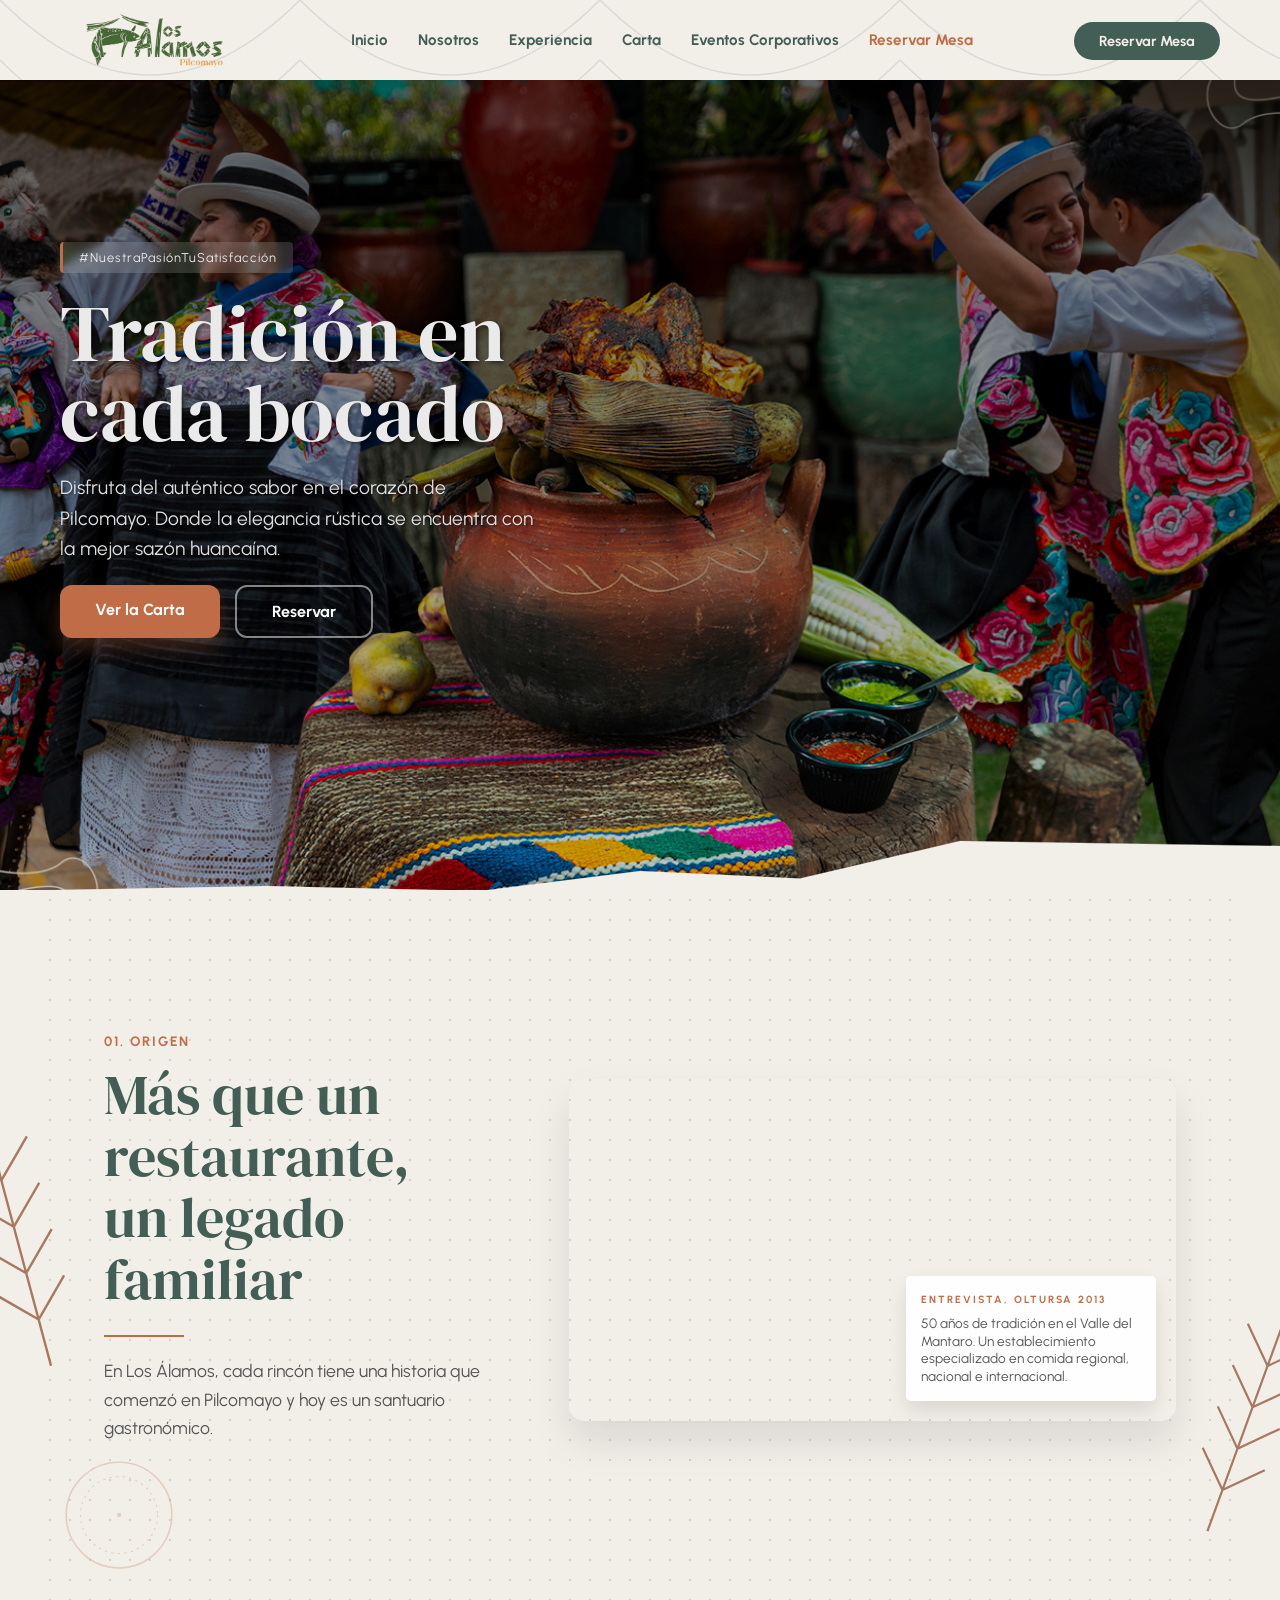
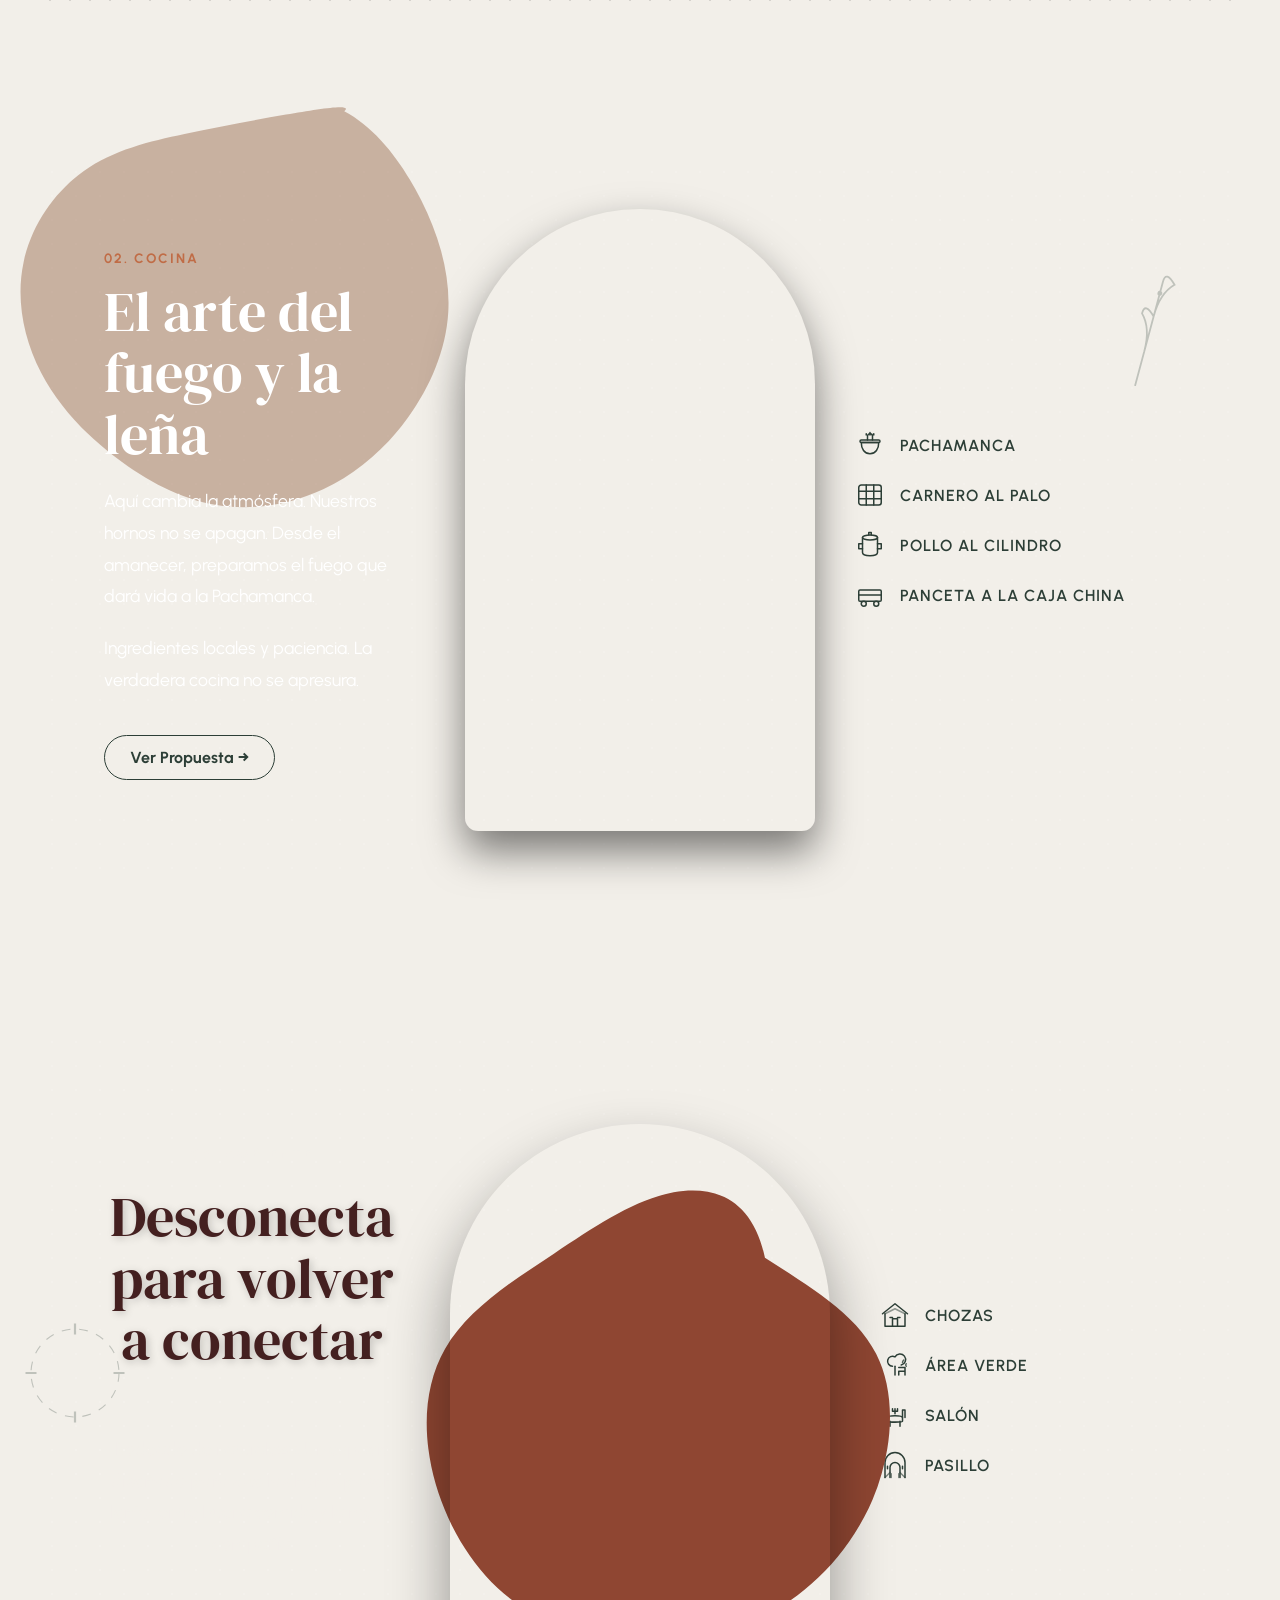
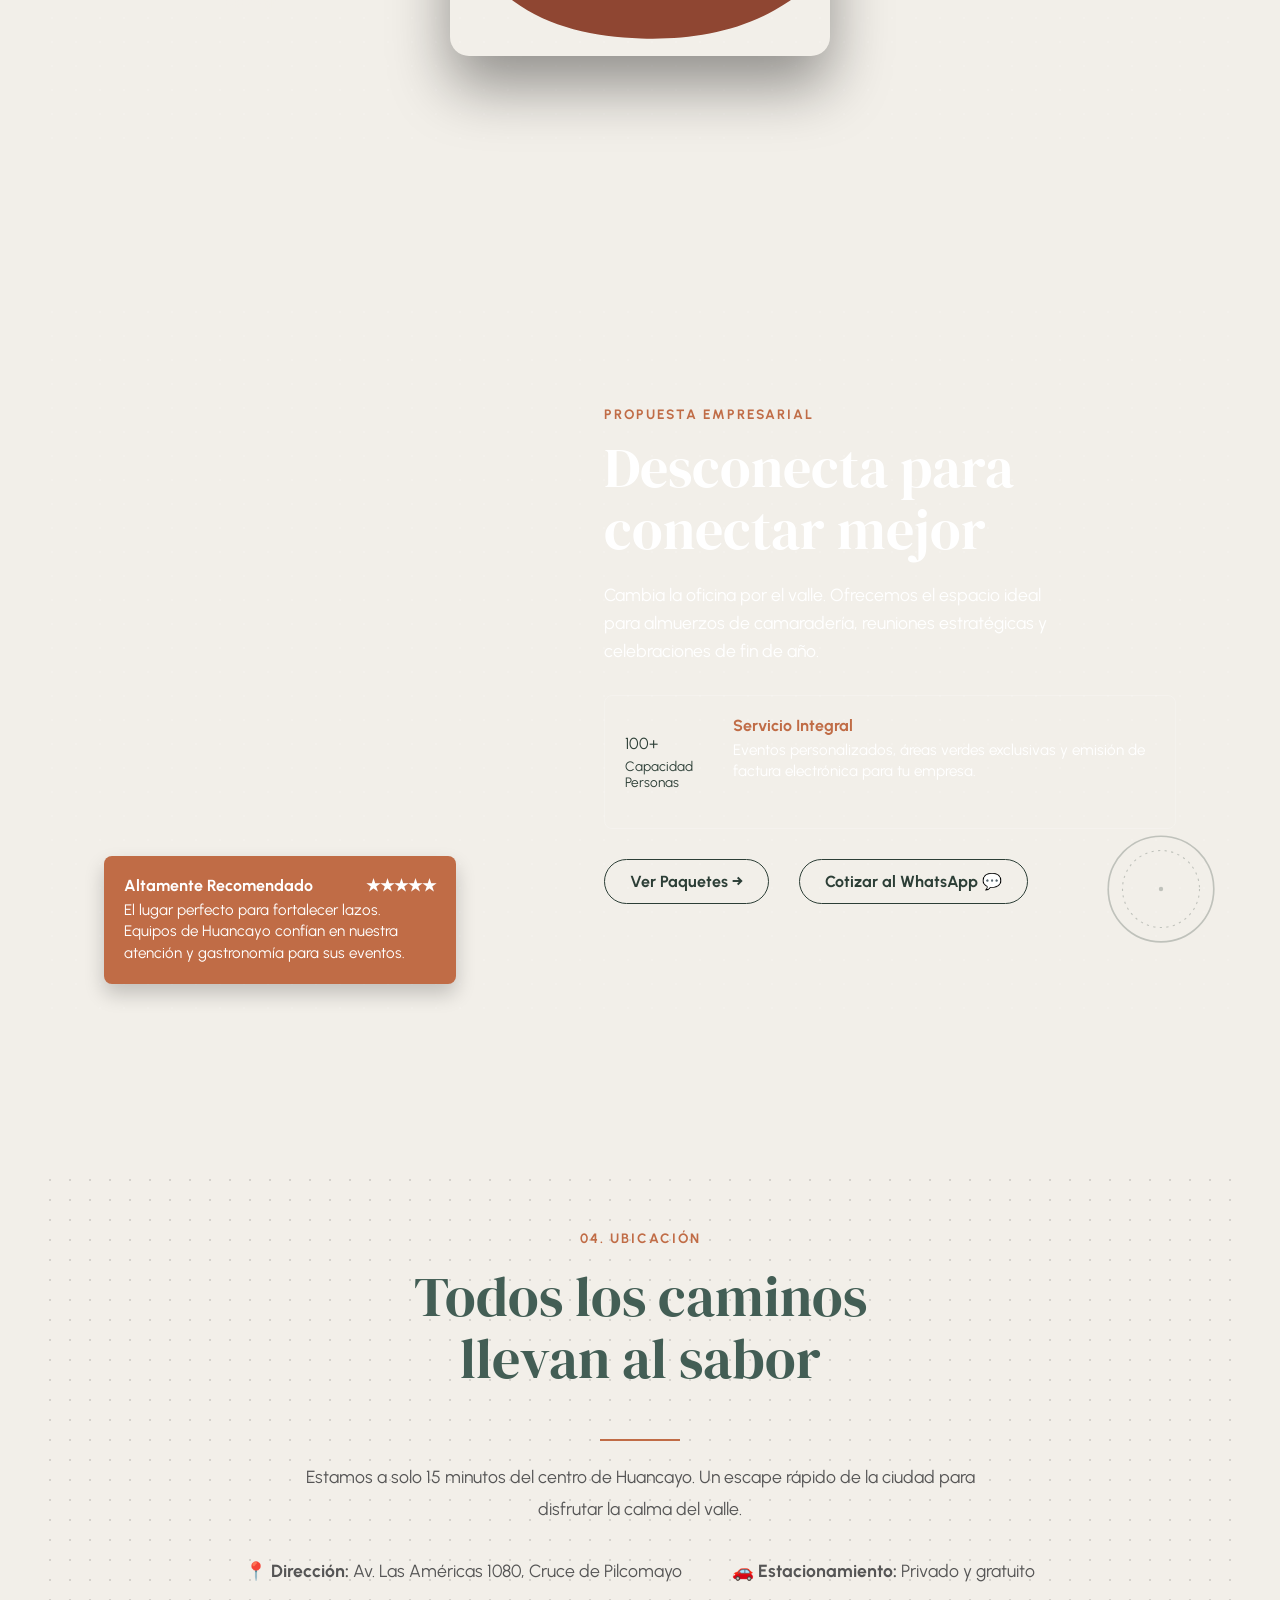
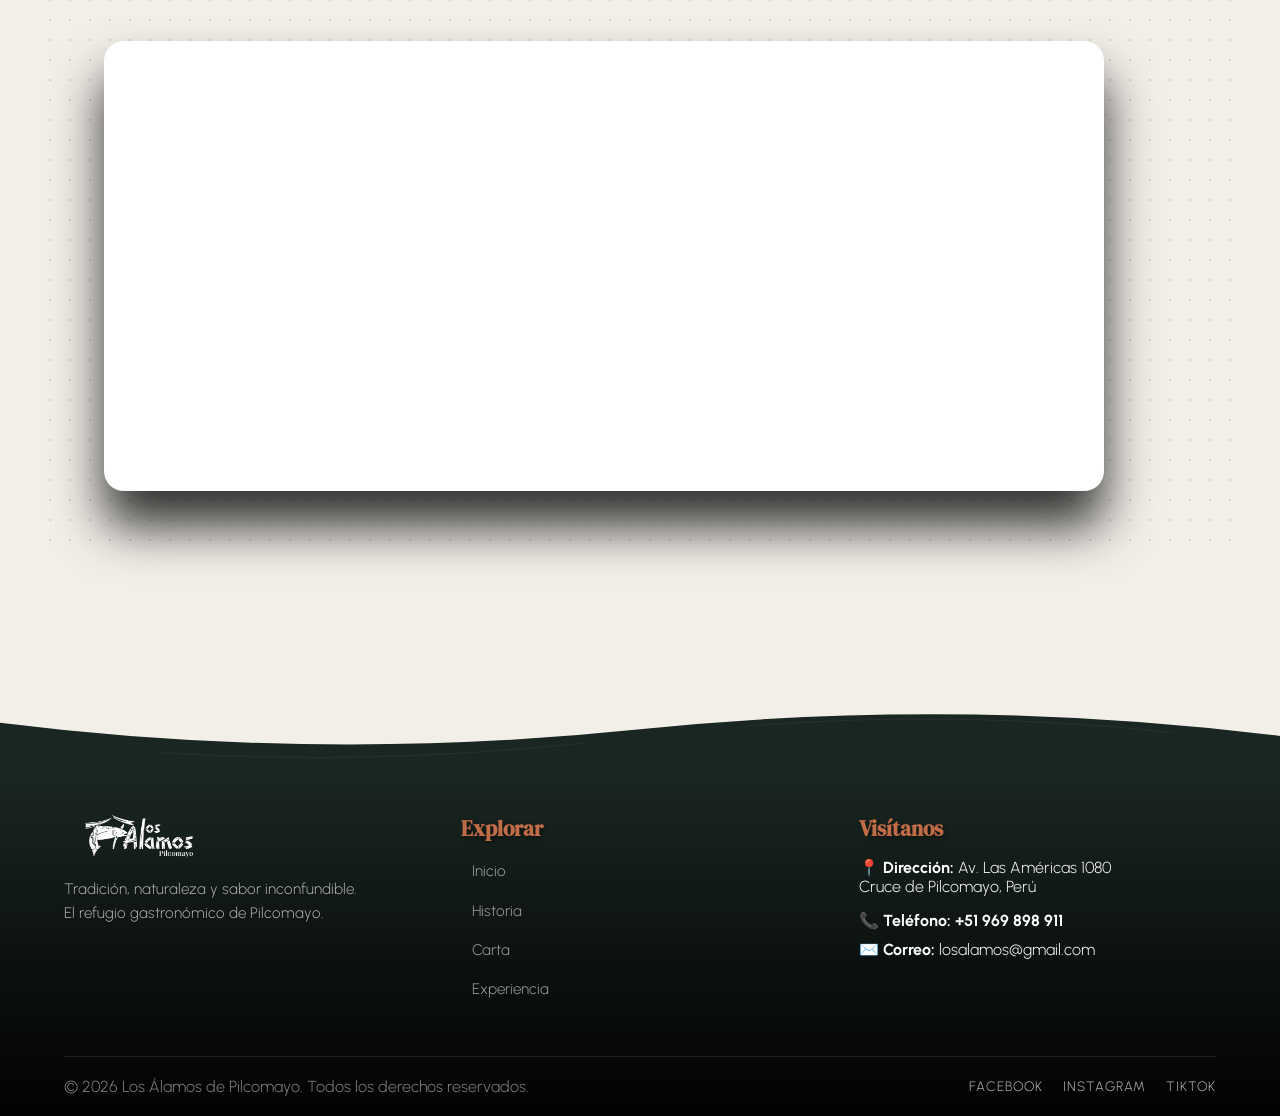
==== commit b74de1db: "Corregir estructura de carpetas pasándolo a la raíz" ====
--- a/index.html
+++ b/index.html
@@ -1,249 +1,542 @@
-<!DOCTYPE html>
-<html lang="es">
-<head>
-    <meta charset="UTF-8">
-    <meta name="viewport" content="width=device-width, initial-scale=1.0">
-    <title>Los Álamos | Pilcomayo</title>
-    <link href="https://fonts.googleapis.com/css2?family=DM+Serif+Display&family=Urbanist:wght@300;400;600;700&family=Fira+Code:wght@300&display=swap" rel="stylesheet">
-    <link rel="stylesheet" href="style.css">
-    <link rel="icon" type="image/png" href="assets/favicon.png?v=1.1">
-</head>
-<body>
-
-    <header class="navbar">
-        <div class="container nav-container">
-            <div class="logo-area">
-                <img src="assets/logo.png" alt="Logo Los Álamos" class="logo-img">
-            </div>
-            
-            <nav class="nav-menu">
-    <div class="close-btn">&times;</div>
-
-    <a href="#hero" class="nav-link">Inicio</a>
-    <a href="#nosotros" class="nav-link">Nosotros</a>
-    <a href="#experiencia" class="nav-link">Experiencia</a>
-    <a href="carta.html" class="nav-link">Carta</a>
-    <a href="corporativo.html" class="nav-link">Eventos Corporativos</a>
-    <a href="https://api.whatsapp.com/send/?phone=51969898911" class="nav-link" style="color: #C06C46 !important; font-weight: bold;">Reservar Mesa</a>
-</nav>
-
-            <div class="header-actions">
-                <a href="https://api.whatsapp.com/send/?phone=51969898911&text&type=phone_number&app_absent=0" class="btn-pill" target="_blank">Reservar Mesa</a>
-                <div class="hamburger">
-                    <span></span><span></span><span></span>
-                </div>
-            </div>
-        </div>
-    </header>
-
-    <main>
-        <section id="hero">
-            <div class="container hero-grid">
-                <div class="hero-content">
-                    <span class="badge-rustico">#NuestraPasiónTuSatisfacción</span>
-                    <h1 class="hero-title">Tradición en<br>cada bocado</h1>
-                    
-                    <p class="hero-description">
-                        Disfruta del auténtico sabor en el corazón de Pilcomayo. 
-                        Donde la elegancia rústica se encuentra con la mejor sazón huancaína.
-                    </p>
-
-                    <div class="hero-buttons">
-                        <a href="carta.html" class="btn-primary">Ver la Carta</a>
-                        <a href="https://api.whatsapp.com/send/?phone=51969898911&text&type=phone_number&app_absent=0" class="btn-secondary" target="_blank">Reservar</a>
-                     </div>
-                </div>
-            </div>
-
-            <div class="custom-divider">
-                <svg viewBox="0 0 1200 120" preserveAspectRatio="none">
-                    <path class="divider-stroke" d="M0,120 L250,110 L450,120 L600,80 L750,95 L900,20 L1200,30 L1200,120 Z" fill="none"></path>
-                    <path class="divider-fill" d="M0,120 L250,110 L450,120 L600,80 L750,95 L900,20 L1200,30 L1200,120 Z"></path>
-                </svg>
-            </div>
-        </section>
-
-        <div id="nosotros" class="experiencia-container">
-
-            <section class="sticky-section" data-color="#F2EFE9" data-text="#2C3E36">
-    <div class="texto-columna">
-        <span class="etiqueta-deco">01. Origen</span>
-        <h2>Más que un restaurante,<br>un legado familiar</h2>
-        <div class="linea-creciente" style="background-color: #C06C46;"></div>
-        <p>En Los Álamos, cada rincón tiene una memoria. Lo que comenzó como un sueño familiar en Pilcomayo, hoy es un santuario de la gastronomía.</p>
-        <p>Mantenemos viva la cocción a leña porque el sabor auténtico no conoce atajos.</p>
-    </div>
-
-    <div class="imagen-columna columna-horizontal-card" style="display: flex; flex-direction: column;">
-    <div class="marco-foto" style="margin-bottom: 5px;">
-        <video autoplay muted loop playsinline class="video-fade" style="width: 100%; display: block;">
-            <source src="assets/video-origen.mp4" type="video/mp4">
-        </video>
-    </div>
-    <p style="font-family: 'Urbanist', sans-serif; font-style: italic; font-size: 0.8rem; color: #1A2621; text-align: right; margin: 0; width: 100%; opacity: 0.8;">OLTURSA TV - 2013</p>
-</div>
-</section>
-            <section class="sticky-section" data-color="#1A2621" data-text="#F2EFE9">
-                <div class="texto-columna">
-                    <span class="etiqueta-deco" style="color: #C06C46;">02. Cocina</span>
-                    <h2>El arte del<br>fuego y la leña</h2>
-                    <div class="linea-creciente" style="background-color: #C06C46;"></div>
-                    <p>Aquí cambia la atmósfera. Nuestros hornos no se apagan. Desde el amanecer, preparamos el fuego que dará vida a la Pachamanca.</p>
-                    <p>Ingredientes locales y paciencia. La verdadera cocina no se apresura.</p>
-                    <a href="carta.html" class="btn-linea" style="border-color: #C06C46; color: inherit;">Ver Propuesta &rarr;</a>
-                </div>
-                
-                <div class="imagen-columna columna-vertical">
-                    <div class="marco-foto">
-                        <video autoplay muted loop playsinline class="video-fade">
-                            <source src="assets/video-cocina.mp4" type="video/mp4">
-                        </video>
-                    </div>
-                </div>
-            </section>
-
-            <section id="experiencia" class="sticky-section ultima-seccion" data-color="#A65E44" data-text="#F2EFE9">
-                <div class="texto-columna">
-                    <span class="etiqueta-deco" style="color: #F2EFE9; opacity: 0.8;">03. Ambiente</span>
-                    <h2 style="color: #FFFFFF !important;">Desconecta para volver a conectar</h2>
-                    <div class="linea-creciente" style="background-color: #C06C46;"></div>
-                    <p style="color: #FFFFFF !important;">Rodeado de naturaleza. Un espacio diseñado para que las horas pasen lento, entre buena comida y la mejor compañía.</p>
-                    <a href="https://api.whatsapp.com/send/?phone=51969898911&text&type=phone_number&app_absent=0" class="btn-secondary" target="_blank">Reservar</a>
-                </div>
-
-                <div class="imagen-columna columna-vertical">
-                    <div class="marco-foto">
-                        <video autoplay muted loop playsinline class="video-fade">
-                            <source src="assets/video-ambiente.mp4" type="video/mp4">
-                        </video>
-                    </div>
-                </div>
-            </section>
-            <section id="corporativo" class="sticky-section" data-color="#1A2621" data-text="#F2EFE9">
-    
-    <div class="texto-columna">
-        <span class="etiqueta-deco" style="border-color: #F2EFE9; color: #F2EFE9;">Propuesta Empresarial</span>
-        <h2>Desconecta para<br>conectar mejor</h2>
-        <div class="linea-creciente" style="background-color: #C06C46;"></div>
-        <p>
-            Cambia la oficina por el valle. Ofrecemos el espacio ideal para almuerzos de camaradería,
-            reuniones estratégicas y celebraciones de fin de año.
-        </p>
-        
-        <ul style="margin-top: 20px; margin-bottom: 30px; list-style: none; padding: 0;">
-            <li style="margin-bottom: 10px;">✓ Capacidad para grupos grandes</li>
-            <li style="margin-bottom: 10px;">✓ Menús personalizados</li>
-            <li style="margin-bottom: 10px;">✓ Factura electrónica</li>
-        </ul>
-
-        <div style="display: flex; gap: 15px; flex-wrap: wrap;">
-            <a href="corporativo.html" class="btn-linea" style="border-color: #F2EFE9; color: #F2EFE9;">
-                Ver Paquetes →
-            </a>
-             <a href="https://wa.me/51969898911?text=Hola,%20estoy%20interesado%20en%20un%20evento%20corporativo." class="btn-linea" target="_blank" style="border-color: #F2EFE9; color: #F2EFE9;">
-                Cotizar al WhatsApp 💬
-            </a>
-        </div>
-    </div>
-
-    <div class="imagen-columna">
-        <div class="marco-video">
-            <video autoplay muted loop playsinline 
-                   src="assets/video-corporativo.mp4" 
-                   /* IMPORTANTE: object-fit: cover hace que el video vertical rellene la forma */
-                   style="width: 100%; height: 100%; object-fit: cover;">
-            </video>
-        </div>
-    </div>
-
-</section>
-            <section id="ubicacion" class="sticky-section seccion-mapa" data-color="#F2EFE9" data-text="#2C3E36">
-    
-    <div class="texto-centro">
-        <span class="etiqueta-deco" style="justify-content: center;">04. Ubicación</span>
-        <h2>Todos los caminos<br>llevan al sabor</h2>
-        <div class="linea-creciente" style="background-color: #C06C46;"></div>
-        <p style="max-width: 700px; margin: 0 auto;">Estamos a solo 15 minutos del centro de Huancayo. Un escape rápido de la ciudad para disfrutar la calma del valle.</p>
-        
-        <div class="datos-ubicacion-fila">
-            <div class="dato-item">
-                <p><strong> Dirección:</strong> Av. Las Américas 1080, Cruce de Pilcomayo</p>
-            </div>
-            <div class="dato-item">
-                <p><strong> Estacionamiento:</strong> Privado y gratuito</p>
-            </div>
-        </div>
-    </div>
-
-    <div class="mapa-grande-container">
-        <div class="marco-mapa-grande">
-            <iframe src="https://www.google.com/maps/embed?pb=!1m14!1m8!1m3!1d5447.725453998078!2d-75.24468025071242!3d-12.05116738340482!3m2!1i1024!2i768!4f13.1!3m3!1m2!1s0x910e96087ae08d71%3A0xd03ef93614441e09!2sLos%20%C3%81lamos%20De%20Pilcomayo!5e0!3m2!1ses!2spe!4v1771268657595!5m2!1ses!2spe" width="600" height="450" style="border:0;" allowfullscreen="" loading="lazy" referrerpolicy="no-referrer-when-downgrade"></iframe>
-            </div>
-        </div>
-
-</section>
-
-        </div> 
-        <div class="footer-divider-montana">
-            <svg viewBox="0 0 1200 120" preserveAspectRatio="none" xmlns="http://www.w3.org/2000/svg">
-                <path class="mountain-base" d="M0,120 L0,40 Q300,100 600,50 Q900,0 1200,60 L1200,120 Z"/>
-                <path class="mountain-texture" d="M150,85 Q350,105 550,70" />
-                <path class="mountain-texture" d="M700,45 Q900,20 1100,55" />
-                <path class="mountain-texture" d="M850,30 Q950,5 1050,35" />
-            </svg>
-            
-        </div>
-
-        <footer id="contacto" class="footer-section">
-            <div class="container">
-                <div class="footer-grid">
-                    
-                    <div class="footer-col brand-col">
-                        <img src="assets/logo.png" alt="Los Álamos" class="footer-logo">
-                        <p class="footer-desc">
-                            Tradición, naturaleza y sabor inconfundible. El refugio gastronómico de Pilcomayo.
-                        </p>
-                    </div>
-
-                    <div class="footer-col links-col">
-                        <h3>Explorar</h3>
-                        <ul>
-                            <li><a href="#hero">Inicio</a></li>
-                            <li><a href="#nosotros">Historia</a></li>
-                            <li><a href="carta.html">Carta</a></li>
-                            <li><a href="#reservas">Reservas</a></li>
-                        </ul>
-                    </div>
-
-                    <div class="footer-col contact-col">
-                        <h3>Visítanos</h3>
-                        <div class="contact-item icon-loc">
-                            <p>Av. Las Américas 1080<br>Cruce de Pilcomayo, Perú</p>
-                        </div>
-                        <div class="contact-item icon-tel">
-                            <p><a href="tel:+51969898911">+51 969 898 911</a></p>
-                        </div>
-                        <div class="contact-item icon-mail">
-                            <p><a href="mailto:losalamosdepilcomayo@gmail.com">losalamos@gmail.com</a></p>
-                        </div>
-                    </div>
-                </div>
-
-                <div class="footer-bottom">
-                       <p class="copyright">&copy; 2026 Los Álamos de Pilcomayo. Todos los derechos reservados.</p>
-                      <div class="social-links-minimal">
-                         <a href="https://www.facebook.com/alamosdepilcomayo" target="_blank" rel="noopener noreferrer">Facebook</a>
-                         <a href="https://www.instagram.com/alamosdepilcomayo/" target="_blank" rel="noopener noreferrer">Instagram</a>
-                         <a href="https://www.tiktok.com/@losalamosdepilcomayo" target="_blank" rel="noopener noreferrer">TikTok</a>
-                </div>
-                
-</div>
-            </div>
-        </footer>
-
-    </main>
-
-    <script src="script.js"></script>
-
-</body>
+<!DOCTYPE html>
+<html lang="es">
+<head>
+    <meta charset="UTF-8">
+    <meta name="viewport" content="width=device-width, initial-scale=1.0">
+    <meta name="description" content="Disfruta de la mejor Pachamanca, Carnero al Palo y platos típicos en un entorno natural único en Pilcomayo, Huancayo. ¡Reserva hoy!">
+    <title>Los Álamos | Restaurant Turístico en Pilcomayo - Huancayo</title>
+    <link href="https://fonts.googleapis.com/css2?family=DM+Serif+Display&family=Urbanist:wght@300;400;600;700&display=swap" rel="stylesheet">
+    <link rel="stylesheet" href="style.css">
+    <link rel="icon" type="image/png" href="assets/favicon.png?v=1.1">
+    
+    <style>
+        /* --- 1. TIPOGRAFÍAS CORRECTAS Y FONDO DINÁMICO --- */
+        body { 
+            background-color: #F2EFE9; 
+            margin: 0; 
+            overflow-x: hidden; 
+            transition: background-color 0.8s ease, color 0.8s ease;
+        }
+        h1, h2 { font-family: 'DM Serif Display', serif !important; font-weight: 400; }
+        p, a, span, li, div { font-family: 'Urbanist', sans-serif !important; }
+
+        main, section, .sticky-section, .seccion-superpuesta, .experiencia-container {
+            background-color: transparent !important;
+        }
+
+        .linea-creciente {
+            height: 2px; width: 80px; margin: 20px 0; transition: width 0.6s ease-in-out; background-color: #C06C46;
+        }
+        .sticky-section:hover .linea-creciente { width: 150px; }
+
+        /* --- 2. ESTRUCTURA REPARADA --- */
+        .sticky-section { 
+            width: 100%; 
+            padding: 8% 5%; 
+            position: relative; 
+            box-sizing: border-box;
+            overflow: visible !important;
+        }
+        
+        .contenedor-interno { width: 100%; max-width: 1300px; margin: 0 auto; position: relative; z-index: 5; }
+        .seccion-superpuesta { position: relative; z-index: 2; }
+
+        /* --- 3. REPARACIÓN DEL BLOB GIGANTE --- */
+        .blob-fondo { position: absolute; top: -15%; left: -5%; width: 45vw; max-width: 500px; opacity: 0.4; z-index: 0; pointer-events: none; }
+        /* Deco Plato eliminado de aquí a pedido */
+        .deco-rustica { position: absolute; pointer-events: none; opacity: 0.25; z-index: 15; }
+        .deco-sm { width: 60px; } .deco-md { width: 110px; }
+        .etiqueta-deco { font-weight: bold; letter-spacing: 2px; text-transform: uppercase; font-size: 0.85rem; display: block; margin-bottom: 10px; }
+
+        /* --- 4. SISTEMA DE GRILLAS PARA ORDENAR EL CONTENIDO --- */
+        .origen-grid-limpio { display: grid; grid-template-columns: 0.8fr 1.2fr; gap: 60px; align-items: center; }
+        .cocina-grid-3 { display: grid; grid-template-columns: 1fr 350px 1fr; gap: 40px; align-items: center; }
+        .ambiente-grid-completo { display: grid; grid-template-columns: 1fr 380px 1fr; gap: 50px; align-items: center; }
+        .corp-grid-container { display: grid; grid-template-columns: 1fr 1.3fr; gap: 60px; align-items: center; }
+        
+        /* CENTRADO TOTAL EN SECCIÓN 03 (AMBIENTE) */
+        .ambiente-grid-completo > div:first-child {
+            display: flex !important;
+            flex-direction: column !important;
+            justify-content: center !important;
+            align-items: center !important;
+            text-align: center !important;
+            height: 100% !important;
+        }
+        .ambiente-grid-completo > div:first-child .linea-creciente { margin: 20px auto !important; }
+        .ambiente-grid-completo > div:first-child p { margin: 0 auto 20px auto !important; }
+
+        /* CENTRADO DEFINITIVO SECCIÓN 04 (UBICACIÓN) - CÓDIGO DEL USUARIO */
+        .texto-centro { 
+            display: flex !important; 
+            flex-direction: column !important;
+            align-items: center !important;
+            text-align: center !important; 
+            margin: 0 auto !important; 
+            width: 100% !important; 
+        }
+        .texto-centro .linea-creciente { 
+            margin: 20px auto !important; 
+        }
+        .datos-ubicacion-fila {
+            display: flex;
+            gap: 50px;
+            flex-wrap: wrap;
+            margin-top: 30px;
+        }
+        .texto-centro .datos-ubicacion-fila { 
+            justify-content: center !important; 
+        }
+
+        .marco-video-rectangular-origen { width: 100%; aspect-ratio: 16/9; border-radius: 15px; overflow: hidden; position: relative; box-shadow: 0 20px 40px rgba(0,0,0,0.1); }
+        .marco-video-rectangular-origen video { width: 100%; height: 100%; object-fit: cover; }
+        
+        .marco-reel-recto { width: 100%; aspect-ratio: 9/16; border-radius: 200px 200px 15px 15px; overflow: hidden; box-shadow: 0 20px 40px rgba(0,0,0,0.5); }
+        .marco-reel-recto video { width: 100%; height: 100%; object-fit: cover; }
+
+        .marco-video-dome-ambiente { width: 100%; aspect-ratio: 10/14; border-radius: 200px 200px 20px 20px; overflow: hidden; box-shadow: 0 30px 60px rgba(0,0,0,0.4); position: relative; z-index: 1;}
+        .marco-video-dome-ambiente video { width: 100%; height: 100%; object-fit: cover; }
+
+        .corp-video-box { width: 100%; aspect-ratio: 4/5; border-radius: 200px 200px 15px 15px; overflow: hidden; }
+        .corp-video-box video { width: 100%; height: 100%; object-fit: cover; }
+
+        .marco-mapa-grande { border-radius: 20px; overflow: hidden; box-shadow: 0 20px 50px rgba(0,0,0,0.1); width: 100%; margin-top: 30px; }
+
+        .cocina-col-platos, .ambiente-col-icons { display: flex; flex-direction: column; gap: 20px; }
+        .plato-item, .ambiente-item { display: flex; align-items: center; gap: 15px; font-weight: 600; letter-spacing: 1px; color: inherit; }
+        .plato-icon, .ambiente-icon { width: 30px; height: 30px; }
+        
+        .guion-superpuesto-origen { position: absolute; bottom: 20px; right: 20px; background: rgba(255,255,255,0.95); padding: 15px; border-radius: 5px; width: 250px; box-shadow: 0 10px 20px rgba(0,0,0,0.1); z-index: 10; color: #1A2621;}
+        .corp-review-box { background: #C06C46; color: white; padding: 20px; border-radius: 8px; margin-top: -30px; position: relative; z-index: 3; width: 80%; box-shadow: 0 10px 20px rgba(0,0,0,0.2); }
+        .corp-features-box { display: flex; align-items: center; gap: 20px; padding: 20px; border: 1px solid rgba(255,255,255,0.2); border-radius: 8px; margin-bottom: 30px; }
+        
+        .btn-linea { display: inline-block; padding: 12px 25px; border: 1px solid; border-radius: 30px; text-decoration: none; font-weight: bold; transition: 0.3s; margin-right: 10px; margin-bottom: 10px; color: inherit;}
+        .btn-linea:hover { background-color: rgba(255,255,255,0.1); transform: translateY(-3px); }
+
+        .mancha-base-video { position: absolute; width: 140%; bottom: -10%; left: 50%; transform: translateX(-50%); z-index: 0; }
+
+        .espiga-lateral { position: absolute; fill: none; stroke: #915235c0; stroke-width: 2; z-index: 1; }
+        .espiga-izq { left: -80px; top: 50%; transform: translateY(-50%) rotate(-15deg); width: 120px; }
+        .espiga-der { right: -60px; bottom: 10%; transform: rotate(20deg); width: 110px; }
+
+        .custom-divider { width: 100%; line-height: 0; margin-top: -5px; }
+        .custom-divider svg { width: 100%; height: 60px; }
+        
+        /* --- 5. MONTAÑA Y FOOTER ORIGINALES CON ANIMACIÓN --- */
+        .footer-divider-montana { width: 100%; line-height: 0; margin-top: -5px; position: relative; z-index: 10; }
+        .footer-divider-montana svg { width: 100%; height: 80px; display: block; }
+        .mountain-base { fill: #1A2621; } 
+        .mountain-texture { fill: none; stroke: rgba(255,255,255,0.05); stroke-width: 1; }
+
+        footer.footer-section { background-color: #1A2621; color: white; padding: 40px 5% 20px; position: relative; z-index: 10; }
+        footer.footer-section a { color: inherit !important; text-decoration: none; }
+
+        .social-links-minimal a, .links-col a {
+            position: relative;
+            text-decoration: none;
+            color: inherit;
+            opacity: 0.7;
+            transition: opacity 0.3s ease;
+            display: inline-block;
+        }
+        .social-links-minimal a:hover, .links-col a:hover { opacity: 1; }
+        
+        /* Animación de línea blanca */
+        .social-links-minimal a::after, .links-col a::after {
+            content: '';
+            position: absolute;
+            width: 0;
+            height: 1px;
+            bottom: -3px;
+            left: 0;
+            background-color: white;
+            transition: width 0.3s ease;
+        }
+        .social-links-minimal a:hover::after, .links-col a:hover::after { width: 100%; }
+
+        .footer-desc { max-width: 300px; line-height: 1.6; }
+        .links-col h3, .contact-col h3 { color: #C06C46; margin-bottom: 20px; font-size: 1.3rem; }
+        .social-links-minimal { display: flex; gap: 20px; flex-wrap: wrap; }
+
+        /* REPARACIÓN DEL ZOOM EXAGERADO EN EL MENÚ HAMBURGUESA */
+        .nav-menu.active {
+            transform: scale(1) translate(0) !important;
+            font-size: 1.1rem !important;
+        }
+
+        @media (max-width: 1024px) {
+            .origen-grid-limpio, .cocina-grid-3, .ambiente-grid-completo, .corp-grid-container { grid-template-columns: 1fr; text-align: center; }
+            .marco-reel-recto, .marco-video-dome-ambiente, .corp-video-box { margin: 0 auto; max-width: 350px; }
+            .cocina-col-platos, .ambiente-col-icons { align-items: center; text-align: left;}
+            .guion-superpuesto-origen { position: relative; bottom: 0; right: 0; margin: 20px auto 0; width: 90%; }
+            .corp-review-box { margin: 0 auto; }
+            .blob-fondo, .deco-rustica, .espiga-lateral { display: none; }
+            .sticky-section { padding: 60px 5%; }
+            .datos-ubicacion-fila { display: flex; flex-direction: column; gap: 15px; }
+            .social-links-minimal { justify-content: center; margin-top: 15px;}
+        }
+    </style>
+</head>
+<body>
+
+    <header class="navbar">
+        <div class="container nav-container">
+            <div class="logo-area">
+                <img src="assets/logo.png" alt="Logo Los Álamos" class="logo-img">
+            </div>
+            
+            <nav class="nav-menu">
+                <div class="close-btn">×</div>
+                <a href="#hero" class="nav-link">Inicio</a>
+                <a href="#nosotros" class="nav-link">Nosotros</a>
+                <a href="#experiencia" class="nav-link">Experiencia</a>
+                <a href="carta.html" class="nav-link">Carta</a>
+                <a href="corporativo.html" class="nav-link">Eventos Corporativos</a>
+                <a href="https://api.whatsapp.com/send/?phone=51969898911" class="nav-link" style="color: #C06C46 !important; font-weight: bold;">Reservar Mesa</a>
+            </nav>
+
+            <div class="header-actions">
+                <a href="https://api.whatsapp.com/send/?phone=51969898911" class="btn-pill" target="_blank">Reservar Mesa</a>
+                <div class="hamburger">
+                    <span></span><span></span><span></span>
+                </div>
+            </div>
+        </div>
+    </header>
+
+    <main>
+        <section id="hero">
+            <div class="container hero-grid">
+                <div class="hero-content">
+                    <span class="badge-rustico">#NuestraPasiónTuSatisfacción</span>
+                    <h1 class="hero-title" style="font-size: 5rem; line-height: 1;">Tradición en<br>cada bocado</h1>
+                    
+                    <p class="hero-description" style="margin: 20px 0; font-size: 1.2rem;">
+                        Disfruta del auténtico sabor en el corazón de Pilcomayo.
+                        Donde la elegancia rústica se encuentra con la mejor sazón huancaína.
+                    </p>
+
+                    <div class="hero-buttons" style="display: flex; gap: 15px;">
+                        <a href="carta.html" class="btn-primary">Ver la Carta</a>
+                        <a href="https://api.whatsapp.com/send/?phone=51969898911" class="btn-secondary" target="_blank">Reservar</a>
+                     </div>
+                </div>
+            </div>
+
+            <div class="custom-divider">
+                <svg viewBox="0 0 1200 120" preserveAspectRatio="none">
+                    <path class="divider-stroke" d="M0,120 L250,110 L450,120 L600,80 L750,95 L900,20 L1200,30 L1200,120 Z" fill="none"></path>
+                    <path class="divider-fill" d="M0,120 L250,110 L450,120 L600,80 L750,95 L900,20 L1200,30 L1200,120 Z" fill="#F2EFE9"></path>
+                </svg>
+            </div>
+        </section>
+
+        <section id="nosotros" class="sticky-section" data-color="#F2EFE9" data-text="#2C3E36">
+            <svg class="espiga-lateral espiga-izq" viewBox="0 0 100 200"><path d="M50,200 L50,0 M50,40 L20,10 M50,40 L80,10 M50,80 L20,50 M50,80 L80,50 M50,120 L20,90 M50,120 L80,90 M50,160 L20,130 M50,160 L80,130"/></svg>
+            <svg class="espiga-lateral espiga-der" viewBox="0 0 100 200"><path d="M50,200 L50,0 M50,40 L20,10 M50,40 L80,10 M50,80 L20,50 M50,80 L80,50 M50,120 L20,90 M50,120 L80,90 M50,160 L20,130 M50,160 L80,130"/></svg>
+
+            <div class="contenedor-interno origen-grid-limpio">
+                <div>
+                    <span class="etiqueta-deco" style="color: #C06C46;">01. ORIGEN</span>
+                    <h2 style="font-size: 3.5rem; line-height: 1.1; margin-top: 15px; margin-bottom: 25px;">Más que un restaurante,<br>un legado familiar</h2>
+                    <div class="linea-creciente"></div>
+                    <p style="font-size: 1.1rem; max-width: 400px; line-height: 1.6;">
+                        En Los Álamos, cada rincón tiene una historia que comenzó en Pilcomayo y hoy es un santuario gastronómico.
+                    </p>
+                </div>
+
+                <div class="marco-video-rectangular-origen">
+                    <video autoplay muted loop playsinline>
+                        <source src="assets/video-origen.mp4" type="video/mp4">
+                    </video>
+                    <div class="guion-superpuesto-origen">
+                        <p class="etiqueta-deco" style="color:#C06C46; font-size: 0.65rem; margin-bottom: 5px;">ENTREVISTA, OLTURSA 2013</p>
+                        <p style="font-size: 0.85rem; line-height: 1.3; margin: 0;">
+                            50 años de tradición en el Valle del Mantaro. Un establecimiento especializado en comida regional, nacional e internacional.
+                        </p>
+                    </div>
+                </div>
+            </div>
+
+            <div class="deco-rustica deco-md" style="bottom: 5%; left: 2%;">
+                <svg viewBox="0 0 100 100" xmlns="http://www.w3.org/2000/svg">
+                    <circle cx="50" cy="50" r="48" fill="none" stroke="#C06C46" stroke-width="1.5"/>
+                    <circle cx="50" cy="50" r="35" fill="none" stroke="#C06C46" stroke-width="1" stroke-dasharray="2,4"/>
+                    <circle cx="50" cy="50" r="2" fill="#C06C46"/>
+                </svg>
+            </div>
+        </section>
+
+        <section class="sticky-section seccion-superpuesta" data-color="#1A2621" data-text="#FFFFFF">
+            <svg class="blob-fondo" viewBox="0 0 200 200" xmlns="http://www.w3.org/2000/svg">
+                <path fill="#8C5535" d="M45.7,-76.3C58.9,-69.3,69.1,-55.3,76.5,-40.7C83.8,-26.1,88.2,-10.8,87.3,4.2C86.4,19.2,80.1,33.9,71.2,46.2C62.3,58.6,50.7,68.6,37.3,74.9C24,81.1,8.9,83.6,-5.5,81.2C-19.8,78.8,-33.3,71.6,-45.5,62.3C-57.7,53.1,-68.6,41.7,-75.6,28.2C-82.6,14.6,-85.7,-1.1,-82.6,-15.7C-79.6,-30.3,-70.5,-43.8,-58.6,-52.3C-46.7,-60.8,-32.1,-64.3,-18.2,-67.2C-4.3,-70.2,8.9,-72.6,22.4,-75C35.9,-77.3,49.7,-79.6,45.7,-76.3Z" transform="translate(100 100)" />
+            </svg>
+
+            <div class="contenedor-interno cocina-grid-3">
+                <div>
+                    <span class="etiqueta-deco" style="color: #C06C46;">02. COCINA</span>
+                    <h2 style="font-size: 3.5rem; line-height: 1.1; margin-top: 15px; margin-bottom: 20px;">El arte del<br>fuego y la leña</h2>
+                    <p style="font-size: 1.1rem; margin-bottom: 20px;">Aquí cambia la atmósfera. Nuestros hornos no se apagan. Desde el amanecer, preparamos el fuego que dará vida a la Pachamanca.</p>
+                    <p style="font-size: 1.1rem; margin-bottom: 40px;">Ingredientes locales y paciencia. La verdadera cocina no se apresura.</p>
+                    <a href="carta.html" class="btn-linea" style="border-color: currentColor;">Ver Propuesta →</a>
+                </div>
+
+                <div>
+                    <div class="marco-reel-recto">
+                        <video autoplay muted loop playsinline>
+                            <source src="assets/video-cocina.mp4" type="video/mp4">
+                        </video>
+                    </div>
+                </div>
+
+                <div class="cocina-col-platos">
+                    <div class="plato-item">
+                        <svg class="plato-icon" viewBox="0 0 24 24" fill="none" stroke="currentColor" stroke-width="1.2" stroke-linecap="round" stroke-linejoin="round"><path d="M5 10c0 5 2.5 9 7 9s7-4 7-9H5z" /><rect x="4" y="8" width="16" height="2" rx="1" /><path d="M10 8V5a2 2 0 0 1 4 0v3" /><path d="M9 3v1 M15 3v1 M12 2v2" /></svg>
+                        <span>PACHAMANCA</span>
+                    </div>
+                    <div class="plato-item">
+                        <svg class="plato-icon" viewBox="0 0 24 24" fill="none" stroke="currentColor" stroke-width="1.2" stroke-linecap="round" stroke-linejoin="round"><rect x="3" y="4" width="18" height="16" rx="2" /><path d="M3 9h18 M3 15h18 M9 4v16 M15 4v16" /></svg>
+                        <span>CARNERO AL PALO</span>
+                    </div>
+                    <div class="plato-item">
+                        <svg class="plato-icon" viewBox="0 0 24 24" fill="none" stroke="currentColor" stroke-width="1.2" stroke-linecap="round" stroke-linejoin="round"><ellipse cx="12" cy="6" rx="6" ry="2" /><path d="M6 6v12c0 1.5 2.5 2.5 6 2.5s6-1 6-2.5V6" /><path d="M6 11H3v4h3 M18 11h3v4h-3" /><path d="M11 4V2h2v2" /></svg>
+                        <span>POLLO AL CILINDRO</span>
+                    </div>
+                    <div class="plato-item">
+                        <svg class="plato-icon" viewBox="0 0 24 24" fill="none" stroke="currentColor" stroke-width="1.2" stroke-linecap="round" stroke-linejoin="round"><rect x="3" y="8" width="18" height="9" rx="1" /><path d="M3 12h18" /><circle cx="7" cy="19" r="2" /><circle cx="17" cy="19" r="2" /></svg>
+                        <span>PANCETA A LA CAJA CHINA</span>
+                    </div>
+                </div>
+            </div>
+
+            <div class="deco-rustica deco-sm" style="top: 15%; right: 5%; transform: rotate(15deg);">
+                <svg viewBox="0 0 50 100" xmlns="http://www.w3.org/2000/svg">
+                    <path d="M25,100 L25,10 Q25,0 35,10 Q25,20 25,40 Q15,30 15,40 Q25,50 25,70" fill="none" stroke="currentColor" stroke-width="1.5"/>
+                    <circle cx="25" cy="20" r="2" fill="currentColor"/>
+                </svg>
+            </div>
+        </section>
+
+        <section id="experiencia" class="sticky-section seccion-superpuesta" data-color="#A65E44" data-text="#F2EFE9">
+            <div class="contenedor-interno ambiente-grid-completo">
+                
+                <div>
+                    <span class="etiqueta-deco" style="color: #F2EFE9; opacity: 1; letter-spacing: 3px;">03. AMBIENTE</span>
+                    <h2 style="font-size: 3.5rem; line-height: 1.1; margin-top: 15px; margin-bottom: 20px; color: #442020 !important; text-shadow: 2px 2px 8px rgba(0,0,0,0.2);">Desconecta<br>para volver<br>a conectar</h2>
+                    <div class="linea-creciente" style="background-color: #F2EFE9;"></div>
+                    <p style="font-size: 1.1rem; margin-bottom: 20px; max-width: 400px; color: #F2EFE9 !important;">Rodeado de naturaleza. Un espacio <strong>diseñado para que las horas pasen lento</strong>, entre buena comida y la mejor compañía.</p>
+                    <a href="https://api.whatsapp.com/send/?phone=51969898911" class="btn-linea" target="_blank" style="border-color: #F2EFE9; color: #F2EFE9 !important;">Reservar</a>
+                </div>
+
+                <div style="position: relative;">
+                    <svg class="mancha-base-video" viewBox="0 0 200 200" xmlns="http://www.w3.org/2000/svg">
+                        <path fill="#8F4632" d="M42.7,-63.3C57.6,-53.6,73.5,-44.6,80.7,-30.5C87.9,-16.4,86.4,2.9,79.5,19.3C72.5,35.7,60.1,49.2,46.1,57.1C32.1,65,16,67.3,0.3,66.8C-15.4,66.3,-30.9,63.1,-43.3,54C-55.7,44.9,-65.1,30.1,-69.8,14.1C-74.4,-1.8,-74.3,-18.8,-66.6,-32.2C-58.9,-45.6,-43.6,-55.4,-29.3,-64.8C-15.1,-74.2,-1.9,-83.2,11.5,-85.7C24.9,-88.1,38.3,-84,42.7,-63.3Z" transform="translate(100 100) scale(1.1)" />
+                    </svg>
+
+                    <div class="marco-video-dome-ambiente">
+                        <video autoplay muted loop playsinline>
+                            <source src="assets/video-ambiente.mp4" type="video/mp4">
+                        </video>
+                    </div>
+                </div>
+
+                <div class="ambiente-col-icons">
+                    <div class="ambiente-item">
+                        <svg class="ambiente-icon" viewBox="0 0 24 24" fill="none" stroke="currentColor" stroke-width="1.2" stroke-linecap="round" stroke-linejoin="round"><path d="M2 11l10-8 10 8" /><path d="M4 11v10h16V11" /><path d="M10 21v-6h4v6" /><path d="M4 11l8-4 8 4" opacity="0.5" /><path d="M8 14h2 M14 14h2" /></svg>
+                        <span>CHOZAS</span>
+                    </div>
+                    <div class="ambiente-item">
+                        <svg class="ambiente-icon" viewBox="0 0 24 24" fill="none" stroke="currentColor" stroke-width="1.2" stroke-linecap="round" stroke-linejoin="round"><path d="M10 13a4 4 0 1 1 2-7.5 4.5 4.5 0 1 1 5 6.5" /><path d="M12 13v7" /><path d="M15 17h5v3 M15 14h5v3 M15 17v3" /><path d="M19 8c-.5.5-1 1-1 2 M21 11c-.5.5-.5 1.5 0 2" opacity="0.8" /></svg>
+                        <span>ÁREA VERDE</span>
+                    </div>
+                    <div class="ambiente-item">
+                        <svg class="ambiente-icon" viewBox="0 0 24 24" fill="none" stroke="currentColor" stroke-width="1.2" stroke-linecap="round" stroke-linejoin="round"><path d="M6 14c0-2 12-2 12 0v3c0 1-12 1-12 0v-3z" /><path d="M8 17v4 M16 17v4" /><path d="M4 14V8h2v6 M20 14V8h-2v6" /><path d="M12 11V7 M10 9v-2 M14 9v-2 M10 9h4" /></svg>
+                        <span>SALÓN</span>
+                    </div>
+                    <div class="ambiente-item">
+                        <svg class="ambiente-icon" viewBox="0 0 24 24" fill="none" stroke="currentColor" stroke-width="1.2" stroke-linecap="round" stroke-linejoin="round"><path d="M4 22V10a8 8 0 0 1 16 0v12" /><path d="M8 22v-8a4 4 0 0 1 8 0v8" /><path d="M4 22l4-4 M20 22l-4-4 M9 22v-3 M15 22v-3" opacity="0.6" /><path d="M6 13v2 M18 13v2" /></svg>
+                        <span>PASILLO</span>
+                    </div>
+                </div>
+            </div>
+
+            <div class="deco-rustica deco-md" style="top: 40%; left: -20px;">
+                <svg viewBox="0 0 100 100" xmlns="http://www.w3.org/2000/svg">
+                    <circle cx="50" cy="50" r="40" fill="none" stroke="currentColor" stroke-width="1" stroke-dasharray="8,8"/>
+                    <path d="M50,5 L50,15 M95,50 L85,50 M50,95 L50,85 M5,50 L15,50" stroke="currentColor" stroke-width="2"/>
+                </svg>
+            </div>
+        </section>
+
+        <section id="corporativo" class="sticky-section seccion-superpuesta" data-color="#1A2621" data-text="#F2EFE9">
+            <div class="contenedor-interno corp-grid-container">
+                
+                <div>
+                    <div class="corp-video-box">
+                        <video autoplay muted loop playsinline>
+                            <source src="assets/video-corporativo.mp4" type="video/mp4">
+                        </video>
+                    </div>
+                    
+                    <div class="corp-review-box">
+                        <div style="display: flex; justify-content: space-between; font-weight: bold; margin-bottom: 5px;">
+                            <span>Altamente Recomendado</span>
+                            <span class="stars">★★★★★</span>
+                        </div>
+                        <p style="font-size: 0.95rem; line-height: 1.4; margin: 0;">El lugar perfecto para fortalecer lazos. Equipos de Huancayo confían en nuestra atención y gastronomía para sus eventos.</p>
+                    </div>
+                </div>
+
+                <div>
+                    <span class="etiqueta-deco" style="color: #C06C46;">Propuesta Empresarial</span>
+                    <h2 style="font-size: 3.5rem; line-height: 1.1; margin-top: 15px; margin-bottom: 20px;">Desconecta para<br>conectar mejor</h2>
+                    
+                    <p style="font-size: 1.1rem; line-height: 1.6; margin-bottom: 30px;">
+                        Cambia la oficina por el valle. Ofrecemos el espacio ideal para almuerzos de camaradería, reuniones estratégicas y celebraciones de fin de año.
+                    </p>
+
+                    <div class="corp-features-box">
+                        <div>
+                            <span class="feature-number">100+</span>
+                            <span style="font-size: 0.85rem; display: block; margin-top: 5px;">Capacidad<br>Personas</span>
+                        </div>
+                        <div class="feature-divider"></div>
+                        <div>
+                            <span style="color:#C06C46; font-weight: bold;">Servicio Integral</span>
+                            <p style="font-size: 0.95rem; margin-top: 5px; line-height: 1.4;">Eventos personalizados, áreas verdes exclusivas y emisión de factura electrónica para tu empresa.</p>
+                        </div>
+                    </div>
+
+                    <div style="display: flex; gap: 20px; flex-wrap: wrap;">
+                        <a href="corporativo.html" class="btn-linea" style="border-color: currentColor;">Ver Paquetes →</a>
+                        <a href="https://wa.me/51969898911" class="btn-linea" target="_blank" style="border-color: currentColor;">Cotizar al WhatsApp 💬</a>
+                    </div>
+                </div>
+            </div>
+
+            <div class="deco-rustica deco-md" style="bottom: 10%; right: 2%;">
+                <svg viewBox="0 0 100 100" xmlns="http://www.w3.org/2000/svg">
+                    <circle cx="50" cy="50" r="48" fill="none" stroke="currentColor" stroke-width="1.5"/>
+                    <circle cx="50" cy="50" r="35" fill="none" stroke="currentColor" stroke-width="1" stroke-dasharray="2,4"/>
+                    <circle cx="50" cy="50" r="2" fill="currentColor"/>
+                </svg>
+            </div>
+        </section>
+
+        <section id="ubicacion" class="sticky-section seccion-superpuesta" data-color="#F2EFE9" data-text="#2C3E36">
+            <div class="contenedor-interno">
+                <div class="texto-centro">
+                    <span class="etiqueta-deco" style="color: #C06C46;">04. Ubicación</span>
+                    <h2 style="font-size: 3.5rem; margin-top: 10px;">Todos los caminos<br>llevan al sabor</h2>
+                    <div class="linea-creciente" style="background-color: #C06C46; margin: 20px auto;"></div>
+                    <p style="max-width: 700px; margin: 0 auto;">Estamos a solo 15 minutos del centro de Huancayo. Un escape rápido de la ciudad para disfrutar la calma del valle.</p>
+                    
+                    <div class="datos-ubicacion-fila">
+                        <div class="dato-item">
+                            <p><strong>📍 Dirección:</strong> Av. Las Américas 1080, Cruce de Pilcomayo</p>
+                        </div>
+                        <div class="dato-item">
+                            <p><strong>🚗 Estacionamiento:</strong> Privado y gratuito</p>
+                        </div>
+                    </div>
+                </div>
+
+                <div class="marco-mapa-grande">
+                    <iframe src="https://www.google.com/maps/embed?pb=!1m14!1m8!1m3!1d5447.725453998078!2d-75.24468025071242!3d-12.05116738340482!3m2!1i1024!2i768!4f13.1!3m3!1m2!1s0x910e96087ae08d71%3A0xd03ef93614441e09!2sLos%20%C3%81lamos%20De%20Pilcomayo!5e0!3m2!1ses!2spe!4v1771268657595!5m2!1ses!2spe" width="100%" height="450" style="border:0;" allowfullscreen="" loading="lazy" referrerpolicy="no-referrer-when-downgrade"></iframe>
+                </div>
+            </div>
+        </section>
+
+        <div class="footer-divider-montana seccion-superpuesta">
+            <svg viewBox="0 0 1200 120" preserveAspectRatio="none" xmlns="http://www.w3.org/2000/svg">
+                <path class="mountain-base" d="M0,120 L0,40 Q300,100 600,50 Q900,0 1200,60 L1200,120 Z"/>
+                <path class="mountain-texture" d="M150,85 Q350,105 550,70" />
+                <path class="mountain-texture" d="M700,45 Q900,20 1100,55" />
+                <path class="mountain-texture" d="M850,30 Q950,5 1050,35" />
+            </svg>
+        </div>
+
+        <footer id="contacto" class="footer-section seccion-superpuesta">
+            <div class="contenedor-interno">
+                <div style="display: grid; grid-template-columns: repeat(auto-fit, minmax(200px, 1fr)); gap: 40px;">
+                    <div class="footer-col brand-col">
+                        <img src="assets/logo.png" alt="Los Álamos" style="width: 150px; filter: brightness(0) invert(1);">
+                        <p class="footer-desc" style="opacity: 0.7; margin-top: 15px; line-height: 1.6;">
+                            Tradición, naturaleza y sabor inconfundible. El refugio gastronómico de Pilcomayo.
+                        </p>
+                    </div>
+
+                    <div class="footer-col links-col">
+                        <h3 style="color: #C06C46; margin-bottom: 15px;">Explorar</h3>
+                        <ul style="list-style: none; padding: 0; line-height: 1.8;">
+                            <li><a href="#hero" style="color: white; text-decoration: none;">Inicio</a></li>
+                            <li><a href="#nosotros" style="color: white; text-decoration: none;">Historia</a></li>
+                            <li><a href="carta.html" style="color: white; text-decoration: none;">Carta</a></li>
+                            <li><a href="#experiencia" style="color: white; text-decoration: none;">Experiencia</a></li>
+                        </ul>
+                    </div>
+
+                    <div class="footer-col contact-col">
+                        <h3 style="color: #C06C46; margin-bottom: 15px;">Visítanos</h3>
+                        <div style="margin-bottom: 15px;">
+                            <p><strong>📍 Dirección:</strong> Av. Las Américas 1080<br>Cruce de Pilcomayo, Perú</p>
+                        </div>
+                        <div style="margin-bottom: 10px;">
+                            <p><strong>📞 Teléfono:</strong> <a href="tel:+51969898911" style="color: white; text-decoration: none; font-weight: bold;">+51 969 898 911</a></p>
+                        </div>
+                        <div>
+                            <p><strong>✉️ Correo:</strong> <a href="mailto:losalamosdepilcomayo@gmail.com" style="color: white; text-decoration: none;">losalamos@gmail.com</a></p>
+                        </div>
+                    </div>
+                </div>
+
+                <div style="border-top: 1px solid rgba(255,255,255,0.1); margin-top: 40px; padding-top: 20px; display: flex; justify-content: space-between; align-items: center; flex-wrap: wrap; gap: 15px;">
+                    <p style="opacity: 0.5; margin: 0;">© 2026 Los Álamos de Pilcomayo. Todos los derechos reservados.</p>
+                    
+                    <div class="social-links-minimal">
+                        <a href="https://www.facebook.com/alamosdepilcomayo" target="_blank" rel="noopener noreferrer">Facebook</a>
+                        <a href="https://www.instagram.com/alamosdepilcomayo/" target="_blank" rel="noopener noreferrer">Instagram</a>
+                        <a href="https://www.tiktok.com/@losalamosdepilcomayo" target="_blank" rel="noopener noreferrer">TikTok</a>
+                    </div>
+                </div>
+            </div>
+        </footer>
+    </main>
+
+    <script>
+        document.addEventListener("DOMContentLoaded", () => {
+            const body = document.body;
+            const secciones = document.querySelectorAll('.sticky-section');
+            const observer = new IntersectionObserver((entries) => {
+                entries.forEach(entry => {
+                    if (entry.isIntersecting) {
+                        const bgColor = entry.target.getAttribute('data-color');
+                        const textColor = entry.target.getAttribute('data-text');
+                        if (bgColor) body.style.backgroundColor = bgColor;
+                        if (textColor) body.style.color = textColor;
+                    }
+                });
+            }, { threshold: 0.3, rootMargin: "-10% 0px -50% 0px" });
+            secciones.forEach(section => observer.observe(section));
+
+            const hamburger = document.querySelector(".hamburger");
+            const navMenu = document.querySelector(".nav-menu");
+            const closeBtn = document.querySelector(".close-btn");
+            const navLinks = document.querySelectorAll(".nav-link");
+
+            if (hamburger && navMenu) {
+                const closeMenu = () => {
+                    hamburger.classList.remove("active");
+                    navMenu.classList.remove("active");
+                };
+                hamburger.addEventListener("click", () => {
+                    hamburger.classList.toggle("active");
+                    navMenu.classList.toggle("active");
+                });
+                if (closeBtn) closeBtn.addEventListener("click", closeMenu);
+                navLinks.forEach(link => link.addEventListener("click", closeMenu));
+            }
+        });
+    </script>
+</body>
 </html>
--- a/style.css
+++ b/style.css
@@ -1,1676 +1,1763 @@
-/* =========================================
-   1. VARIABLES GLOBALES (Colores y Fuentes)
-   ========================================= */
-:root {
-    --bg-green: #435E55;       /* Verde Botones/Links */
-    --bg-cream: #F2EFE9;       /* Fondo General */
-    --text-white: #EAEAEA;     /* Textos sobre oscuro */
-    --accent-orange: #C06C46;  /* Terracota / Ladrillo */
-    --text-dark: #2C3E36;      /* Textos oscuros */
-    
-    --footer-green: #1A2621;   /* Verde Oscuro Footer */
-    --brick-color: #BD7A5C;    /* Color Ladrillo Suave (Arcilla) */
-}
-
-* { margin: 0; padding: 0; box-sizing: border-box; }
-
-html { scroll-behavior: smooth; }
-
-body {
-    background-color: var(--bg-cream);
-    font-family: 'Urbanist', sans-serif;
-    color: var(--text-dark);
-    overflow-x: hidden;
-    overflow-y: auto;
-    transition: background-color 0.8s ease, color 0.8s ease;
-}
-
-/* =========================================
-   2. HEADER (Navegación)
-   ========================================= */
-.navbar {
-    background-color: var(--bg-cream);
-    padding: 10px 0;
-    position: sticky; top: 0; z-index: 1000;
-    box-shadow: 0 4px 20px rgba(0,0,0,0.08);
-    /* Patrón sutil de fondo */
-    background-image: url("data:image/svg+xml,%3Csvg width='100%25' height='100%25' viewBox='0 0 100 100' xmlns='http://www.w3.org/2000/svg'%3E%3Cpath d='M0 0 Q 50 50 100 0' stroke='%23435E55' fill='none' stroke-width='0.5' opacity='0.15'/%3E%3Cpath d='M0 20 Q 50 70 100 20' stroke='%23435E55' fill='none' stroke-width='0.5' opacity='0.15'/%3E%3Cpath d='M0 40 Q 50 90 100 40' stroke='%23435E55' fill='none' stroke-width='0.5' opacity='0.15'/%3E%3Cpath d='M0 60 Q 50 110 100 60' stroke='%23435E55' fill='none' stroke-width='0.5' opacity='0.15'/%3E%3C/svg%3E");
-    background-size: 300px auto; background-repeat: repeat-x;
-}
-
-.container { max-width: 1200px; margin: 0 auto; padding: 0 20px; }
-.nav-container { display: flex; justify-content: space-between; align-items: center; height: 60px; }
-.logo-img { max-height: 55px; width: auto; display: block; }
-
-.nav-menu { display: flex; gap: 30px; }
-.nav-link { 
-    color: var(--bg-green); text-decoration: none; 
-    font-weight: 700; font-size: 0.95rem; transition: 0.3s; 
-}
-.nav-link:hover { color: var(--accent-orange); }
-
-.btn-pill {
-    background: var(--bg-green); color: var(--bg-cream); padding: 10px 25px;
-    border-radius: 50px; text-decoration: none; font-weight: 700; font-size: 0.9rem;
-    transition: transform 0.2s, background 0.3s;
-}
-.btn-pill:hover { transform: scale(1.05); background: var(--accent-orange); }
-
-/* =========================================
-   3. HERO SECTION (Portada)
-   ========================================= */
-#hero {
-    background: linear-gradient(to bottom, rgba(0, 0, 0, 0.6), rgba(0, 0, 0, 0.2)), url('assets/portada-principal.jpg');
-    background-size: cover; background-position: center; background-repeat: no-repeat;
-    min-height: 90vh; position: relative; padding-top: 60px; padding-bottom: 150px;
-    display: flex; align-items: center;
-}
-
-.hero-grid { width: 100%; position: relative; z-index: 10; }
-.hero-content { max-width: 600px; color: var(--text-white); }
-.badge-rustico {
-    display: inline-block; background: rgba(255,255,255,0.15); backdrop-filter: blur(5px);
-    padding: 8px 16px; border-radius: 4px; font-size: 0.8rem; letter-spacing: 1px;
-    margin-bottom: 20px; border-left: 3px solid var(--accent-orange);
-}
-.hero-title { font-family: 'DM Serif Display', serif; font-size: 4.5rem; line-height: 1; margin-bottom: 20px; text-shadow: 2px 2px 4px rgba(0,0,0,0.5); }
-.hero-description { font-size: 1.1rem; opacity: 0.95; line-height: 1.6; margin-bottom: 35px; max-width: 480px; text-shadow: 1px 1px 2px rgba(0,0,0,0.5); }
-.hero-buttons { display: flex; gap: 15px; }
-
-.btn-primary { 
-    background-color: var(--accent-orange); color: white; padding: 15px 35px; 
-    border-radius: 12px; text-decoration: none; font-weight: 700; 
-    box-shadow: 0 10px 20px rgba(192, 108, 70, 0.3); transition: 0.3s; 
-}
-.btn-primary:hover { transform: translateY(-3px); }
-
-.btn-secondary { 
-    background-color: transparent; color: white; padding: 15px 35px; 
-    border-radius: 12px; text-decoration: none; font-weight: 700; 
-    border: 2px solid rgba(255,255,255,0.5); transition: 0.3s; 
-}
-.btn-secondary:hover { border-color: white; background: rgba(255,255,255,0.15); }
-
-/* Separador Hero */
-.custom-divider { position: absolute; bottom: -1px; left: 0; width: 100%; line-height: 0; z-index: 20; }
-.custom-divider svg { display: block; width: 100%; height: 150px; }
-.divider-fill { fill: var(--bg-cream); } .divider-stroke { stroke: rgba(255,255,255,0.3); stroke-width: 1px; }
-
-/* =========================================
-   4. SECCIONES DE EXPERIENCIA (Sticky)
-   ========================================= */
-.experiencia-container {
-    padding-top: 100px;
-    padding-bottom: 0 !important;
-    background-color: transparent !important;
-    position: relative; z-index: 30;
-    margin-bottom: -1px;
-}
-
-.sticky-section {
-    display: flex; justify-content: space-between; align-items: flex-start;
-    max-width: 1200px; margin: 0 auto 150px auto; padding: 0 20px; gap: 80px;
-}
-
-/* Espacio final crítico para que no choque con el footer */
-.sticky-section:last-of-type, .sticky-section.ultima-seccion {
-    margin-bottom: 150px !important; 
-    padding-bottom: 0 !important;
-}
-
-.texto-columna { flex: 1; padding-top: 60px; }
-.etiqueta-deco { 
-    display: inline-block; font-family: 'Fira Code', monospace; 
-    color: var(--accent-orange); font-size: 0.85rem; margin-bottom: 20px; 
-    text-transform: uppercase; letter-spacing: 2px; 
-}
-.sticky-section h2 { 
-    font-family: 'DM Serif Display', serif; font-size: 3.5rem; line-height: 1.1; 
-    color: var(--bg-green); margin-bottom: 30px; transition: color 0.8s ease; 
-}
-.sticky-section p { 
-    font-family: 'Urbanist', sans-serif; font-size: 1.1rem; line-height: 1.8; 
-    color: #555; margin-bottom: 25px; max-width: 450px; transition: color 0.8s ease; 
-}
-
-.imagen-columna { flex: 1; position: sticky; top: 100px; height: fit-content; }
-.sticky-section:last-of-type .imagen-columna { position: relative !important; top: 0 !important; }
-
-.marco-foto { 
-    width: 100%; height: 550px; overflow: hidden; border-radius: 20px; 
-    box-shadow: 0 20px 40px rgba(0,0,0,0.2); 
-}
-.marco-foto img { width: 100%; height: 100%; object-fit: cover; transition: transform 0.7s ease; }
-.marco-foto:hover img { transform: scale(1.05); }
-
-.sticky-section.invertido { flex-direction: row-reverse; }
-.btn-linea { 
-    display: inline-block; color: var(--text-dark); text-decoration: none; 
-    font-weight: 700; border-bottom: 2px solid var(--accent-orange); 
-    padding-bottom: 5px; transition: 0.3s; 
-}
-
-/* =========================================
-   SEPARADOR FINAL: MONTAÑA CON TEXTURA
-   ========================================= */
-.footer-divider-montana {
-    position: relative;
-    width: 100%;
-    line-height: 0;
-    z-index: 50;
-    /* Margen negativo para pegarse perfectamente al footer de abajo */
-    margin-bottom: -2px; 
-}
-
-.footer-divider-montana svg {
-    display: block;
-    width: 100%;
-    height: 90px; /* Altura elegante de la montaña */
-}
-
-/* Color de la base sólida de la montaña (usa tu variable) */
-.mountain-base {
-    fill: var(--footer-green);
-}
-
-/* Estilo de las líneas blancas de textura */
-.mountain-texture {
-    fill: none;
-    stroke: rgba(255, 255, 255, 0.15); /* Blanco muy sutil y elegante */
-    stroke-width: 1.5px;
-    stroke-linecap: round;
-    vector-effect: non-scaling-stroke; /* Mantiene la línea fina al redimensionar */
-}
-
-/* =========================================
-   FOOTER ELEGANTE CON ICONOS
-   ========================================= */
-.footer-section {
-    background-color: var(--footer-green);
-    color: #F2EFE9;
-    /* Quitamos padding superior porque la montaña ya da el aire */
-    padding: 20px 0 0 0; 
-    position: relative;
-    z-index: 50;
-    font-weight: 300;
-    /* Eliminamos cualquier pseudo-elemento anterior que causara conflictos */
-    &::before { content: none !important; }
-}
-
-.footer-grid {
-    display: grid;
-    grid-template-columns: 1.2fr 0.8fr 1.3fr;
-    gap: 60px;
-    padding-bottom: 50px;
-}
-
-/* --- LOGO Y TEXTOS --- */
-.footer-logo { width: 130px; margin-bottom: 25px; filter: brightness(0) invert(1); opacity: 0.9; }
-.footer-desc {
-    font-size: 0.95rem;
-    line-height: 1.7;
-    
-    /* Blanco casi puro y con sombra suave para lectura */
-    color: #f0f0f0;
-    opacity: 1; /* Quitamos transparencias */
-    text-shadow: 0 1px 2px rgba(0,0,0,0.5);
-    
-    max-width: 320px;
-}
-.footer-col h3 {
-    font-family: 'DM Serif Display', serif;
-    font-size: 1.5rem;
-    margin-bottom: 25px;
-    
-    /* Color naranja intenso */
-    color: var(--accent-orange);
-    
-    /* Sombra negra suave detrás de la letra para que "flote" */
-    text-shadow: 2px 2px 4px rgba(0,0,0,0.4);
-}
-
-/* --- NAVEGACIÓN --- */
-.links-col ul { list-style: none; padding-left: 10px; }
-.links-col ul li { margin-bottom: 12px; }
-.links-col ul li a {
-    color: #F2EFE9; text-decoration: none; font-size: 0.95rem;
-    opacity: 0.6; transition: all 0.3s ease; display: flex; align-items: center; gap: 8px;
-}
-.links-col ul li a:hover { color: var(--accent-orange); opacity: 1; transform: translateX(5px); }
-.links-col ul li a::before { content: '•'; color: var(--accent-orange); opacity: 0; transition: 0.3s; }
-.links-col ul li a:hover::before { opacity: 1; }
-
-
-/* --- CONTACTO CON ICONOS CSS --- */
-.contact-item { position: relative; padding-left: 35px; margin-bottom: 20px; }
-.contact-item::before {
-    content: ''; position: absolute; left: 0; top: 2px; width: 20px; height: 20px;
-    background-repeat: no-repeat; background-position: center; background-size: contain;
-}
-/* Iconos */
-.icon-loc::before { background-image: url("data:image/svg+xml,%3Csvg xmlns='http://www.w3.org/2000/svg' viewBox='0 0 24 24' fill='none' stroke='%23BD7A5C' stroke-width='2' stroke-linecap='round' stroke-linejoin='round'%3E%3Cpath d='M21 10c0 7-9 13-9 13s-9-6-9-13a9 9 0 0 1 18 0z'%3E%3C/path%3E%3Ccircle cx='12' cy='10' r='3'%3E%3C/circle%3E%3C/svg%3E"); }
-.icon-tel::before { background-image: url("data:image/svg+xml,%3Csvg xmlns='http://www.w3.org/2000/svg' viewBox='0 0 24 24' fill='none' stroke='%23BD7A5C' stroke-width='2' stroke-linecap='round' stroke-linejoin='round'%3E%3Cpath d='M22 16.92v3a2 2 0 0 1-2.18 2 19.79 19.79 0 0 1-8.63-3.07 19.5 19.5 0 0 1-6-6 19.79 19.79 0 0 1-3.07-8.67A2 2 0 0 1 4.11 2h3a2 2 0 0 1 2 1.72 12.84 12.84 0 0 0 .7 2.81 2 2 0 0 1-.45 2.11L8.09 9.91a16 16 0 0 0 6 6l1.27-1.27a2 2 0 0 1 2.11-.45 12.84 12.84 0 0 0 2.81.7A2 2 0 0 1 22 16.92z'%3E%3C/path%3E%3C/svg%3E"); top: 4px; }
-.icon-mail::before { background-image: url("data:image/svg+xml,%3Csvg xmlns='http://www.w3.org/2000/svg' viewBox='0 0 24 24' fill='none' stroke='%23BD7A5C' stroke-width='2' stroke-linecap='round' stroke-linejoin='round'%3E%3Cpath d='M4 4h16c1.1 0 2 .9 2 2v12c0 1.1-.9 2-2 2H4c-1.1 0-2-.9-2-2V6c0-1.1.9-2 2-2z'%3E%3C/path%3E%3Cpolyline points='22,6 12,13 2,6'%3E%3C/polyline%3E%3C/svg%3E"); top: 4px;}
-
-.contact-item p, .contact-item a {
-    color: #F2EFE9; text-decoration: none; font-size: 1rem; line-height: 1.5;
-    opacity: 0.8; transition: 0.3s;
-}
-.contact-item a:hover { color: var(--accent-orange); opacity: 1; }
-
-
-/* --- BARRA INFERIOR --- */
-.footer-bottom {
-    border-top: 1px solid rgba(242, 239, 233, 0.1);
-    padding: 25px 0;
-    display: flex; justify-content: space-between; align-items: center;
-}
-.copyright { font-size: 0.85rem; opacity: 0.5; }
-
-.social-links-minimal { display: flex; gap: 30px; }
-.social-links-minimal a {
-    color: #F2EFE9; text-decoration: none; font-size: 0.85rem;
-    text-transform: uppercase; letter-spacing: 1px; opacity: 0.6; transition: 0.3s;
-    position: relative;
-}
-.social-links-minimal a:hover { color: var(--accent-orange); opacity: 1; }
-.social-links-minimal a::after {
-    content: ''; position: absolute; bottom: -5px; left: 0; width: 0%; height: 1px;
-    background: var(--accent-orange); transition: 0.3s;
-}
-.social-links-minimal a:hover::after { width: 100%; }
-
-
-/* --- RESPONSIVE --- */
-@media (max-width: 860px) {
-    /* Ajuste de montaña en celular */
-    .footer-divider-montana svg { height: 60px; }
-    
-    .footer-section { padding-top: 20px; }
-    .footer-grid { grid-template-columns: 1fr; text-align: center; gap: 40px; padding-bottom: 30px;}
-    .contact-item { padding-left: 0; margin-bottom: 15px; }
-    .contact-item::before { display: none; } 
-    .footer-bottom { flex-direction: column-reverse; gap: 20px; text-align: center; }
-}
-/* =========================================
-   CARTA INTERACTIVA (VERSIÓN FINAL: CENTRADO + FIX ZOOM)
-   ========================================= */
-
-/* 1. ESTRUCTURA BASE */
-.body-carta {
-    background-color: #F0E6D2;
-    min-height: 100vh; 
-    width: 100%;
-    /* En PC evitamos scroll para que se vea como una App */
-    overflow-y: hidden; 
-    overflow-x: hidden;
-    position: relative;
-}
-
-.fondo-carta {
-    position: fixed; top: 0; left: 0; width: 100%; height: 100%; z-index: -2;
-    background-image: url("data:image/svg+xml,%3Csvg viewBox='0 0 200 200' xmlns='http://www.w3.org/2000/svg'%3E%3Cfilter id='noiseFilter'%3E%3CfeTurbulence type='fractalNoise' baseFrequency='0.65' numOctaves='3' stitchTiles='stitch'/%3E%3C/filter%3E%3Crect width='100%25' height='100%25' filter='url(%23noiseFilter)' opacity='0.1'/%3E%3C/svg%3E");
-}
-
-/* 2. BOTÓN FLOTANTE (FIX ANTI-DESAPARICIÓN) */
-.navbar-carta {
-    position: fixed !important; 
-    top: 30px !important;
-    left: 30px !important;
-    z-index: 99999 !important;
-    
-    /* ESTO EVITA QUE DESAPAREZCA CON EL ZOOM: */
-    transform: translateZ(0); 
-    -webkit-transform: translateZ(0);
-    
-    width: auto !important; 
-    padding: 0 !important;
-    pointer-events: none; /* El contenedor no estorba */
-}
-
-.btn-volver-esquina {
-    pointer-events: auto; /* El botón sí funciona */
-    display: inline-flex; align-items: center; gap: 8px;
-    
-    background: #ffffff !important; 
-    color: #2C3E36 !important;
-    padding: 10px 22px !important; 
-    border-radius: 50px !important;
-    border: 1px solid rgba(0,0,0,0.1) !important;
-    
-    font-weight: 800 !important; font-size: 0.9rem !important;
-    text-decoration: none !important; 
-    box-shadow: 0 5px 20px rgba(0,0,0,0.2) !important;
-    transition: transform 0.2s ease;
-}
-.btn-volver-esquina:hover { 
-    transform: scale(1.05); color: #C06C46 !important; 
-}
-
-
-/* 3. CONTENEDOR CENTRAL (CENTRADO PURO) */
-.main-carta {
-    min-height: 100vh;
-    width: 100%;
-    display: flex; 
-    flex-direction: column; 
-    align-items: center; 
-    justify-content: center; 
-    
-    /* AQUÍ ESTÁ EL TRUCO PARA SUBIRLA: */
-    padding-top: 20px;      /* Muy poco espacio arriba */
-    padding-bottom: 140px;  /* MUCHO espacio abajo (colchón invisible) */
-    
-    box-sizing: border-box;
-}
-
-.visor-menu {
-    position: relative;
-    display: flex; flex-direction: column; align-items: center; justify-content: center;
-    width: 100%;
-    height: 100%; /* Usa toda la altura disponible */
-}
-
-.imagen-papel {
-    display: block; 
-    width: auto; 
-    max-width: 100%;
-    
-    /* CAMBIO CLAVE: Bajamos de 85vh a 72vh */
-    /* Esto la hace un pelín más chica para que quepa cómoda y suba */
-    max-height: 72vh; 
-    
-    object-fit: contain;
-    box-shadow: 0 20px 50px -10px rgba(0, 0, 0, 0.3);
-    border-radius: 4px;
-}
-
-
-/* 4. PAGINADOR (PEGADO ABAJO PERO SEGURO) */
-/* --- PAGINADOR (CORREGIDO PARA NO TAPAR) --- */
-.paginacion-indicador {
-    /* 1. Cambio clave: relative hace que ocupe espacio real */
-    position: relative; 
-    bottom: auto; /* Quitamos la posición fija */
-    
-    /* 2. Le damos aire arriba para separarse de la carta */
-    margin-top: 30px; 
-    
-    /* Estética */
-    background: rgba(255, 255, 255, 0.9); 
-    color: #2C3E36; 
-    font-family: 'Urbanist', sans-serif; 
-    font-weight: 800;
-    padding: 8px 25px; 
-    border-radius: 50px;
-    box-shadow: 0 5px 15px rgba(0,0,0,0.1);
-    
-    /* Aseguramos que se vea */
-    z-index: 50;
-    pointer-events: auto;
-}
-
-/* 5. FLECHAS DE NAVEGACIÓN */
-.nav-arrow {
-    position: fixed; top: 50%; transform: translateY(-50%);
-    background: white; width: 50px; height: 50px; border-radius: 50%;
-    display: flex; justify-content: center; align-items: center;
-    box-shadow: 0 4px 10px rgba(0,0,0,0.2); cursor: pointer; z-index: 100;
-    border: none; color: #2C3E36;
-}
-.nav-arrow:hover { background: #C06C46; color: white; }
-.nav-arrow.left { left: 30px; }
-.nav-arrow.right { right: 30px; }
-
-
-/* =========================================
-   RESPONSIVO (MÓVIL)
-   ========================================= */
-@media (max-width: 860px) {
-    /* En celular activamos el scroll */
-    .body-carta { overflow-y: auto; }
-    
-    .main-carta {
-        height: auto; 
-        min-height: 100vh;
-        display: block; /* Bloque normal para scrollear */
-        text-align: center;
-        /* Espacio arriba para el botón y abajo para el paginador */
-        padding-top: 80px; 
-        padding-bottom: 80px;
-    }
-
-    .visor-menu { height: auto; display: block; }
-
-    .imagen-papel {
-        max-height: none; /* Que crezca lo necesario */
-        width: 100%; margin: 0 auto;
-    }
-
-    /* Flechas pegadas a los bordes */
-    .nav-arrow { width: 40px; height: 40px; background: rgba(255,255,255,0.9); }
-    .nav-arrow.left { left: 5px; } 
-    .nav-arrow.right { right: 5px; }
-
-    /* Botón más pequeño */
-    .navbar-carta { top: 20px !important; left: 20px !important; }
-    .btn-volver-esquina { padding: 8px 16px !important; font-size: 0.8rem !important; }
-
-    /* Paginador flotante fijo */
-    .paginacion-indicador {
-        position: fixed; bottom: 20px;
-        left: 50%; transform: translateX(-50%);
-        box-shadow: 0 4px 10px rgba(0,0,0,0.2);
-        z-index: 500;
-        width: auto; margin: 0;
-    }
-}
-/* =========================================
-   ESTILOS DE VIDEOS EN BUCLE (FADE)
-   ========================================= */
-
-/* Estilo base para todos los videos */
-.video-fade {
-    width: 100%;
-    height: 120%;
-    object-fit: cover; /* Cubre todo el marco sin estirarse */
-    display: block;
-    
-    /* MÁSCARA POR DEFECTO (Para secciones normales 1 y 3) */
-    /* El video se ve a la derecha y se desvanece a la izquierda (hacia el texto) */
-    mask-image: linear-gradient(to left, rgba(0,0,0,1) 70%, rgba(0,0,0,0) 100%);
-    -webkit-mask-image: linear-gradient(to left, rgba(0,0,0,1) 70%, rgba(0,0,0,0) 100%);
-}
-
-/* MÁSCARA INVERTIDA (Para la sección 2 "Cocina" que está al revés) */
-/* Detectamos automáticamente si está dentro de una sección .invertido */
-.sticky-section.invertido .video-fade {
-    /* Aquí el video está a la izquierda, así que difuminamos hacia la derecha */
-    mask-image: linear-gradient(to right, rgba(0,0,0,1) 70%, rgba(0,0,0,0) 100%);
-    -webkit-mask-image: linear-gradient(to right, rgba(0,0,0,1) 70%, rgba(0,0,0,0) 100%);
-}
-/* ======================================================
-   CÓDIGO FINAL: VIDEOS "PEGADOS AL BORDE" (FULL BLEED)
-   ====================================================== */
-
-/* 1. PREPARACIÓN DEL CONTENEDOR */
-/* Necesitamos que la sección permita elementos que se salgan de ella */
-.sticky-section {
-    position: relative !important;
-    /* IMPORTANTE: No usamos overflow:hidden aquí para permitir que el video toque el borde */
-    overflow: visible !important; 
-}
-
-/* 2. LA COLUMNA DE TEXTO (Se mantiene en su sitio) */
-.texto-columna {
-    position: relative;
-    z-index: 5; /* El texto siempre encima del video */
-}
-
-/* 3. EL VIDEO "ROMPE-BORDES" (La Magia Matemática) */
-.imagen-columna {
-    position: absolute !important;
-    top: 0 !important;
-    bottom: 0 !important;
-    
-    /* ANCHO: 60% de la pantalla para asegurar que cubra bien */
-    width: 60vw !important; 
-    height: auto !important;
-    z-index: 1;
-    
-    /* CÁLCULO PARA PEGAR A LA DERECHA (Barra de Scroll) */
-    /* Calcula la distancia exacta desde el contenedor hasta el borde de la pantalla */
-    right: calc((100% - 100vw) / 2) !important;
-    left: auto !important;
-    
-    margin: 0 !important;
-}
-
-/* 4. PARA LA SECCIÓN INVERTIDA (Pegado a la Izquierda) */
-.sticky-section.invertido .imagen-columna {
-    /* Pegamos al borde izquierdo */
-    left: calc((100% - 100vw) / 2) !important;
-    right: auto !important;
-}
-
-/* 5. EL MARCO (Invisible) */
-.marco-foto {
-    width: 100% !important;
-    height: 100% !important;
-    box-shadow: none !important;
-    border-radius: 0 !important;
-    background: transparent !important;
-}
-
-/* 6. EL VIDEO Y EL DIFUMINADO (Más Sólido) */
-.video-fade {
-    width: 100%;
-    height: 100%;
-    object-fit: cover !important;
-    display: block;
-
-    /* DIFUMINADO MENOR (Más sólido) */
-    /* black 85% -> El video se ve nítido en el 85% de su ancho. Solo el 15% final se funde. */
-    mask-image: linear-gradient(to left, black 85%, transparent 100%);
-    -webkit-mask-image: linear-gradient(to left, black 85%, transparent 100%);
-}
-
-/* Difuminado invertido para la sección 2 */
-.sticky-section.invertido .video-fade {
-    mask-image: linear-gradient(to right, black 85%, transparent 100%);
-    -webkit-mask-image: linear-gradient(to right, black 85%, transparent 100%);
-}
-
-
-/* =========================================
-   RESPONSIVO (CELULAR)
-   ========================================= */
-/* En celular desactivamos este efecto para que no se rompa la pantalla */
-@media (max-width: 900px) {
-    .sticky-section {
-        overflow: hidden !important; /* Volvemos a contener */
-    }
-
-    .imagen-columna {
-        position: relative !important; /* Vuelve al flujo normal */
-        width: 100vw !important; /* Ancho completo de la pantalla móvil */
-        height: 350px !important; /* Altura fija para móvil */
-        
-        /* Reseteamos posiciones */
-        right: auto !important; 
-        left: 50% !important; 
-        margin-left: -50vw !important; /* Truco para centrar full-width en móvil */
-        top: auto !important; bottom: auto !important;
-        margin-top: 20px !important;
-    }
-    
-    .video-fade {
-        /* En celular, difuminamos de abajo hacia arriba */
-        mask-image: linear-gradient(to top, black 60%, transparent 100%);
-        -webkit-mask-image: linear-gradient(to top, black 60%, transparent 100%);
-    }
-}
-/* ======================================================
-   AJUSTE ESPECIAL: VIDEOS VERTICALES (COCINA Y AMBIENTE)
-   ====================================================== */
-
-.video-vertical {
-    /* Mantenemos 'cover' para que no queden huecos vacíos, 
-       pero centramos la imagen para ver la acción del Reel */
-    object-fit: cover !important;
-    object-position: center center !important;
-    
-    /* MÁSCARA MÍNIMA (Sólido casi hasta el final) */
-    /* El video se ve nítido en el 95%, solo el 5% del borde se funde */
-    mask-image: linear-gradient(to left, black 95%, transparent 100%);
-    -webkit-mask-image: linear-gradient(to left, black 95%, transparent 100%);
-}
-
-/* Ajuste específico para la Sección 2 (Cocina - Lado Izquierdo) */
-.sticky-section.invertido .video-vertical {
-    /* Fusión mínima hacia la derecha */
-    mask-image: linear-gradient(to right, black 95%, transparent 100%);
-    -webkit-mask-image: linear-gradient(to right, black 95%, transparent 100%);
-}
-
-/* RESPONSIVO MÓVIL (Celular) */
-@media (max-width: 900px) {
-    .video-vertical {
-        /* En celular los verticales se ven perfectos completos */
-        object-position: center top !important;
-        /* Difuminado suave abajo para el texto */
-        mask-image: linear-gradient(to top, black 80%, transparent 100%);
-        -webkit-mask-image: linear-gradient(to top, black 80%, transparent 100%);
-    }
-}
-/* ======================================================
-   CORRECCIÓN FINAL: VIDEOS VERTICALES (SIN ZOOM EXTREMO)
-   ====================================================== */
-
-/* 1. EL CONTENEDOR VERTICAL */
-.imagen-columna.columna-vertical {
-    /* CAMBIO CLAVE: No definimos ancho fijo, sino altura fija */
-    height: 100% !important; /* Que sea tan alto como la sección */
-    width: auto !important;  /* Que el ancho se ajuste solo (para no deformar) */
-    
-    /* Mantenemos pegado al borde derecho (scroll) */
-    right: calc((100% - 100vw) / 2) !important;
-    left: auto !important;
-    top: 0 !important;
-    
-    /* Aspect Ratio aproximado de un celular (9:16) para reservar espacio */
-    aspect-ratio: 9/16;
-    min-width: 350px; /* Mínimo ancho para que no desaparezca */
-}
-
-/* 2. PARA LA SECCIÓN INVERTIDA (Cocina - Lado Izquierdo) */
-.sticky-section.invertido .imagen-columna.columna-vertical {
-    left: calc((100% - 100vw) / 2) !important;
-    right: auto !important;
-}
-
-/* 3. EL VIDEO DENTRO DE LA COLUMNA */
-.columna-vertical .video-fade {
-    width: 100% !important;
-    height: 100% !important;
-    object-fit: cover !important; /* Llena el espacio vertical */
-    
-    /* IMPORTANTE: Quitamos el difuminado agresivo horizontal */
-    /* Hacemos un difuminado sutil en el borde interno */
-    mask-image: linear-gradient(to left, black 85%, transparent 100%);
-    -webkit-mask-image: linear-gradient(to left, black 85%, transparent 100%);
-}
-
-/* Difuminado invertido para la sección izquierda */
-.sticky-section.invertido .columna-vertical .video-fade {
-    mask-image: linear-gradient(to right, black 85%, transparent 100%);
-    -webkit-mask-image: linear-gradient(to right, black 85%, transparent 100%);
-}
-
-/* 4. OPCIONAL: EFECTO CELULAR (Si quieres el borde de teléfono) */
-/* Si prefieres la Opción 1, descomenta (quita las barras) de estas lineas: */
-/*
-.columna-vertical .marco-foto {
-    border: 8px solid #1A1A1A !important;
-    border-radius: 30px !important;
-    box-shadow: 0 20px 40px rgba(0,0,0,0.3) !important;
-    overflow: hidden !important;
-    background: black !important;
-    margin: 20px; 
-}
-*/
-
-/* 5. RESPONSIVO MÓVIL */
-@media (max-width: 900px) {
-    .imagen-columna.columna-vertical {
-        width: 100vw !important; /* En celular ocupa todo el ancho */
-        height: 500px !important; /* Altura fija */
-        aspect-ratio: unset;
-        right: auto !important; left: 50% !important;
-        margin-left: -50vw !important;
-        position: relative !important;
-    }
-    
-    .columna-vertical .video-fade {
-         mask-image: linear-gradient(to top, black 70%, transparent 100%);
-        -webkit-mask-image: linear-gradient(to top, black 70%, transparent 100%);
-    }
-}
-/* ======================================================
-   NUEVO DISEÑO: ESTILO "TARJETA VERTICAL" (Elegante y Limpio)
-   ====================================================== */
-
-/* 1. RESETEAR EL CONTENEDOR (Volver a la normalidad) */
-.sticky-section {
-    position: relative !important;
-    overflow: visible !important;
-    align-items: center !important; /* Centra texto y video verticalmente */
-    min-height: 80vh; /* Altura mínima para que respire */
-}
-
-/* 2. LA COLUMNA DEL VIDEO (La Tarjeta) */
-.imagen-columna.columna-vertical {
-    /* Quitamos los trucos de pantalla completa */
-    position: relative !important;
-    left: auto !important; right: auto !important;
-    top: auto !important; bottom: auto !important;
-    width: 100% !important;
-    margin: 0 !important;
-    
-    /* CENTRADO DE LA COLUMNA */
-    display: flex !important;
-    justify-content: center !important;
-    align-items: center !important;
-}
-
-/* 3. EL MARCO DEL VIDEO (El tamaño del "Celular") */
-.columna-vertical .marco-foto {
-    /* Definimos un tamaño vertical elegante (Proporción 9:16) */
-    width: 380px !important;  /* Ancho ideal para video vertical en PC */
-    height: 600px !important; /* Altura imponente */
-    
-    /* Estética de tarjeta premium */
-    border-radius: 200px 200px 20px 20px !important; /* EFECTO ARCO (Muy de moda en restaurantes) */
-    /* Si prefieres rectangular redondeado, usa: border-radius: 30px !important; */
-    
-    box-shadow: 0 30px 60px rgba(0,0,0,0.4) !important; /* Sombra elegante */
-    background: #000 !important; /* Fondo negro por si carga lento */
-    overflow: hidden !important;
-    
-    /* Transformación suave al pasar el mouse (Opcional) */
-    transition: transform 0.5s ease;
-}
-
-.columna-vertical .marco-foto:hover {
-    transform: translateY(-10px); /* Flota un poquito al pasar el mouse */
-}
-
-/* 4. EL VIDEO DENTRO (Sin difuminados raros, nitidez total) */
-.columna-vertical .video-fade {
-    width: 100% !important;
-    height: 100% !important;
-    object-fit: cover !important; /* Llena la tarjeta */
-    object-position: center center !important;
-    
-    /* Quitamos las máscaras de difuminado para que se vea limpio */
-    mask-image: none !important;
-    -webkit-mask-image: none !important;
-    transform: none !important;
-}
-
-/* 5. RESPONSIVO (Adaptación a Celular) */
-@media (max-width: 900px) {
-    .imagen-columna.columna-vertical {
-        margin-top: 40px !important;
-        margin-bottom: 40px !important;
-    }
-    
-    .columna-vertical .marco-foto {
-        /* En celular lo hacemos un poco más pequeño para que quepa */
-        width: 90% !important;
-        max-width: 350px !important;
-        height: 500px !important;
-        border-radius: 30px !important; /* En celular queda mejor redondeado simple */
-    }
-}
-/* ======================================================
-   AJUSTE FINAL: FORMATO REEL EXACTO (9:16)
-   ====================================================== */
-
-/* 1. EL MARCO CON LA PROPORCIÓN EXACTA DE FACEBOOK/TIKTOK */
-.columna-vertical .marco-foto {
-    /* Ancho ideal para escritorio */
-    width: 360px !important;
-    
-    /* MAGIA: Esto obliga a la caja a tener la altura exacta de un celular */
-    /* Así el video "Full Reel" calza perfecto y no se corta nada */
-    aspect-ratio: 9 / 16 !important; 
-    height: auto !important; 
-    
-    /* El diseño de arco que te gustó (o puedes poner 30px para rectangular) */
-    border-radius: 200px 200px 20px 20px !important; 
-    
-    box-shadow: 0 30px 60px rgba(0,0,0,0.4) !important;
-    background: #000 !important;
-    overflow: hidden !important;
-    
-    /* Centrado en su columna */
-    margin: 0 auto !important; 
-}
-
-/* 2. EL VIDEO ADENTRO */
-.columna-vertical .video-fade {
-    width: 100% !important;
-    height: 100% !important;
-    object-fit: cover !important; /* Ahora sí, cover no cortará nada porque la caja es del mismo tamaño */
-    object-position: center center !important;
-    mask-image: none !important; /* Sin difuminado, nitidez total */
-    -webkit-mask-image: none !important;
-}
-
-/* 3. RESPONSIVO (Para que en celular no sea gigante) */
-@media (max-width: 900px) {
-    .columna-vertical .marco-foto {
-        width: 100% !important;
-        max-width: 320px !important; /* Un poco más chico en móvil */
-        aspect-ratio: 9 / 16 !important;
-        border-radius: 30px !important; /* En celular se ve mejor simple */
-    }
-}
-/* ======================================================
-   NUEVO DISEÑO SECCIÓN 1: TARJETA HORIZONTAL (SIN FADE)
-   ====================================================== */
-
-/* 1. EL MARCO (Estilo unificado con las verticales) */
-.columna-horizontal-card .marco-foto {
-    /* Formato horizontal panorámico */
-    width: 100% !important;
-    aspect-ratio: 16 / 9 !important; 
-    height: auto !important;
-
-    /* Bordes redondeados elegantes (coherente con el estilo arco) */
-    border-radius: 40px !important; 
-    
-    /* La misma sombra potente que las verticales */
-    box-shadow: 0 30px 60px rgba(0,0,0,0.4) !important;
-    
-    background: #000 !important;
-    overflow: hidden !important;
-    margin: 0 auto !important;
-    /* Transición suave para hover */
-    transition: transform 0.5s ease, box-shadow 0.5s ease;
-}
-
-/* Efecto opcional al pasar el mouse */
-.columna-horizontal-card .marco-foto:hover {
-    transform: translateY(-5px);
-    box-shadow: 0 40px 70px rgba(0,0,0,0.5) !important;
-}
-
-/* 2. EL VIDEO ADENTRO (Eliminamos el difuminado) */
-.columna-horizontal-card .video-fade {
-    width: 100% !important;
-    height: 100% !important;
-    object-fit: cover !important;
-    
-    /* IMPORTANTE: Quitamos la máscara para que sea nítido */
-    mask-image: none !important;
-    -webkit-mask-image: none !important;
-    transform: none !important;
-}
-
-/* RESPONSIVO MÓVIL */
-@media (max-width: 900px) {
-    .columna-horizontal-card .marco-foto {
-        border-radius: 25px !important; /* Un poco menos redondeado en móvil */
-    }
-}/* ======================================================
-   CORRECCIÓN DEFINITIVA SECCIÓN 1: HORNO RÚSTICO CENTRADO
-   ====================================================== */
-
-/* 1. AJUSTE DEL CONTENEDOR PADRE (Para que no se encimen) */
-.sticky-section {
-    display: flex !important;
-    align-items: center !important; /* Centra verticalmente texto y video */
-    justify-content: space-between !important; /* Separa los elementos */
-    gap: 50px !important; /* Espacio de seguridad entre texto y video */
-    padding: 0 5% !important; /* Márgenes laterales para que respire */
-}
-
-/* 2. CONTROL DEL TEXTO (Para que no se estire demasiado) */
-.texto-columna {
-    flex: 1 !important; /* Ocupa el 50% del espacio */
-    max-width: 550px !important; /* Límite para lectura cómoda */
-}
-
-/* 3. CONTROL DE LA COLUMNA DE IMAGEN */
-.imagen-columna.columna-horizontal-card {
-    flex: 1 !important; /* Ocupa el otro 50% */
-    display: flex !important;
-    justify-content: center !important; /* CENTRA el video horizontalmente en su espacio */
-    align-items: center !important;
-}
-
-/* 4. EL MARCO CON FORMA DE "HORNO/CASITA" */
-.columna-horizontal-card .marco-foto {
-    width: 100% !important;
-    max-width: 520px !important; /* Tamaño controlado (ni gigante ni enano) */
-    
-    /* Proporción un poco más cuadrada para parecer casita (4:3) o mantenemos 16:9 */
-    aspect-ratio: 16 / 10 !important; 
-    height: auto !important;
-
-    /* LA FORMA DE HORNO: Mucha curva arriba, poca abajo */
-    border-radius: 150px 150px 30px 30px !important; 
-    
-    /* Sombra y Fondo */
-    box-shadow: 0 25px 50px rgba(0,0,0,0.35) !important;
-    background: #000 !important;
-    overflow: hidden !important;
-    
-    /* Asegura que no tenga márgenes raros */
-    margin: 0 !important; 
-    
-    transition: transform 0.4s ease;
-}
-
-/* Efecto Hover sutil */
-.columna-horizontal-card .marco-foto:hover {
-    transform: scale(1.03);
-}
-
-/* 5. EL VIDEO ADENTRO */
-.columna-horizontal-card .video-fade {
-    width: 100% !important;
-    height: 100% !important;
-    object-fit: cover !important;
-    object-position: center center !important;
-    mask-image: none !important;
-    -webkit-mask-image: none !important;
-}
-
-
-/* =========================================
-   RESPONSIVO (CELULAR Y TABLETS)
-   ========================================= */
-@media (max-width: 900px) {
-    .sticky-section {
-        flex-direction: column !important; /* Uno debajo del otro */
-        gap: 30px !important;
-        text-align: center !important; /* Texto centrado */
-        padding: 40px 20px !important;
-    }
-
-    .texto-columna {
-        max-width: 100% !important;
-        margin-bottom: 10px !important;
-    }
-
-    .imagen-columna.columna-horizontal-card {
-        width: 100% !important;
-    }
-
-    .columna-horizontal-card .marco-foto {
-        max-width: 100% !important; /* Aprovecha el ancho del cel */
-        width: 340px !important; /* Ancho ideal móvil */
-        border-radius: 100px 100px 25px 25px !important; /* Curva adaptada */
-    }
-}
-/* ======================================================
-   TEXTURAS FONDO: EL PUNTO MEDIO (EQUILIBRADO)
-   ====================================================== */
-
-/* --- 1. FONDO CLARO (Sección Origen) --- */
-/* Puntos GRIS SUAVE (12% opacidad) */
-.sticky-section[data-color="#F2EFE9"] {
-    background-color: #F2EFE9 !important;
-    
-    /* Opacidad 0.12 (Punto medio ideal) y tamaño 1.5px */
-    background-image: radial-gradient(rgba(0, 0, 0, 0.12) 1.5px, transparent 1.5px) !important;
-    
-    /* Espaciado cómodo */
-    background-size: 20px 20px !important; 
-}
-
-/* --- 2. FONDOS OSCUROS (Cocina y Ambiente) --- */
-/* Puntos BLANCO SUAVE (15% opacidad) */
-.sticky-section[data-color="#1A2621"], 
-.sticky-section[data-color="#A65E44"] {
-    
-    /* Opacidad 0.15 (Suficiente para verse, suave para no molestar) */
-    background-image: radial-gradient(rgba(255, 255, 255, 0.15) 1.5px, transparent 1.5px) !important;
-    
-    /* Un poco más separados */
-    background-size: 24px 24px !important;
-}
-/* ======================================================
-   CÓDIGO FALTANTE: MENÚ HAMBURGUESA
-   ====================================================== */
-
-/* 1. ESTILO BASE DEL BOTÓN (Oculto en PC) */
-.hamburger {
-    display: none; /* Por defecto no se ve en escritorio */
-    cursor: pointer;
-    z-index: 2000; /* Asegura que esté encima de todo */
-}
-
-/* 2. COMPORTAMIENTO EN MÓVIL (Max 900px) */
-@media (max-width: 900px) {
-    /* --- A. HACER VISIBLE EL BOTÓN --- */
-    .hamburger {
-        display: flex; /* Ahora sí se muestra */
-        flex-direction: column;
-        justify-content: space-between;
-        width: 30px;
-        height: 20px;
-    }
-
-    /* Las 3 rayitas */
-    .hamburger span {
-        display: block;
-        width: 100%;
-        height: 3px;
-        background-color: #1A2621; /* Color Verde Oscuro */
-        border-radius: 3px;
-        transition: all 0.3s ease-in-out;
-    }
-
-    /* --- B. ESTILO DEL MENÚ LATERAL (Escondido) --- */
-    .nav-menu {
-        position: fixed;
-        top: 0;
-        right: -100%; /* Empieza fuera de la pantalla (derecha) */
-        width: 80%;   /* Ancho del panel */
-        height: 100vh; /* Altura completa */
-        background-color: #1A2621; /* Fondo Verde */
-        
-        display: flex;
-        flex-direction: column;
-        justify-content: center;
-        align-items: center;
-        gap: 30px;
-        
-        transition: 0.4s ease-in-out; /* Animación suave */
-        box-shadow: -5px 0 15px rgba(0,0,0,0.3);
-        z-index: 1000;
-    }
-
-    /* CLASE ACTIVA (Cuando se abre) */
-    .nav-menu.active {
-        right: 0; /* Entra a la pantalla */
-    }
-
-    /* Enlaces dentro del menú móvil */
-    .nav-menu .nav-link {
-        font-size: 1.5rem;
-        color: #F2EFE9; /* Texto claro */
-        margin: 10px 0;
-    }
-
-    /* --- C. ANIMACIÓN DE LA "X" (Cuando se activa) --- */
-    .hamburger.active span:nth-child(1) {
-        transform: translateY(8px) rotate(45deg);
-        background-color: #F2EFE9; /* Cambia a color claro */
-    }
-    
-    .hamburger.active span:nth-child(2) {
-        opacity: 0; /* La del medio desaparece */
-    }
-    
-    .hamburger.active span:nth-child(3) {
-        transform: translateY(-9px) rotate(-45deg);
-        background-color: #F2EFE9;
-    }
-}
-/* ======================================================
-   CORRECCIÓN FINAL: HEADER Y TEXTOS EN CELULAR
-   ====================================================== */
-
-@media (max-width: 900px) {
-    /* 1. LIMPIEZA DEL HEADER */
-    /* Ocultamos el botón "Reservar" GRANDE del menú superior para que no tape al ícono */
-    .header-actions .btn-pill {
-        display: none !important;
-    }
-
-    /* Ajustamos el logo para que no sea gigante ni se deforme */
-    .logo-img {
-        height: 35px !important; /* Altura ideal para móvil */
-        width: auto !important;
-    }
-
-    /* Ajustamos el espaciado del header */
-    .nav-container {
-        padding: 15px 20px !important;
-    }
-
-    /* 2. ARREGLO DEL TÍTULO GIGANTE (HERO) */
-    /* "Tradición en cada..." se ve cortado. Lo hacemos más pequeño */
-    .hero-title {
-        font-size: 3rem !important; /* Bajamos el tamaño (antes era muy grande) */
-        line-height: 1.1 !important;
-        margin-top: 20px !important;
-        word-wrap: break-word !important; /* Evita que palabras largas rompan el ancho */
-    }
-    
-    /* Ajuste del texto descriptivo */
-    .hero-description {
-        font-size: 1.1rem !important;
-        padding: 0 10px !important;
-    }
-    
-    /* 3. MENÚ DESPLEGABLE (Ajuste de seguridad) */
-    /* Aseguramos que el menú verde cubra bien la pantalla */
-    .nav-menu {
-        width: 100% !important; /* Que ocupe todo el ancho al abrirse */
-        padding-top: 60px !important;
-    }
-}
-/* ======================================================
-   CORRECCIONES FINALES PARA CELULAR (Mobile Fixes)
-   ====================================================== */
-
-@media (max-width: 900px) {
-    
-    /* 1. CENTRAR EL PRIMER VIDEO (Horno/Casita) */
-    /* El problema era que flotaba a la izquierda. Esto lo obliga al centro. */
-    .imagen-columna.columna-horizontal-card {
-        display: flex !important;
-        justify-content: center !important;
-        width: 100% !important;
-        padding: 0 !important;
-    }
-
-    .columna-horizontal-card .marco-foto {
-        margin: 20px auto !important; /* AUTO a los lados es la clave del centrado */
-        display: block !important;
-        max-width: 340px !important; /* Ancho controlado para móvil */
-        width: 90% !important;
-        
-        /* Ajuste de forma para que se vea bien en vertical */
-        border-radius: 100px 100px 30px 30px !important; 
-    }
-
-    /* 2. ARREGLAR ENCABEZADO AMONTONADO */
-    /* Ocultamos el botón 'Reservar' del header (ya lo pusimos en el menú) */
-    .header-actions .btn-pill {
-        display: none !important;
-    }
-    
-    /* Ajustamos el logo para que entre bien */
-    .logo-img {
-        height: 32px !important;
-        width: auto !important;
-    }
-    
-    /* Espacio para que el menú hamburguesa respire */
-    .nav-container {
-        padding: 15px 20px !important;
-    }
-}
-/* ======================================================
-   CORRECCIÓN FINAL: RESET TOTAL DE POSICIÓN (MÓVIL)
-   ====================================================== */
-@media (max-width: 900px) {
-
-    /* 1. DESACTIVAR EL COMPORTAMIENTO "STICKY" EN CELULAR */
-    /* Esto evita que se quede pegado o flote raro */
-    .sticky-section, 
-    .imagen-columna, 
-    .texto-columna {
-        position: relative !important; /* Ya no es sticky */
-        top: auto !important;
-        left: auto !important;
-        right: auto !important;
-        bottom: auto !important;
-        height: auto !important;
-        display: block !important; /* Rompe el flex lateral */
-    }
-
-    /* 2. FORZAR ALINEACIÓN CENTRAL DEL CONTENEDOR */
-    .imagen-columna {
-        width: 100% !important;
-        max-width: 100% !important;
-        text-align: center !important; /* Centra contenido inline */
-        margin: 0 !important;
-        padding: 0 !important;
-        
-        /* Centrado Flex (Doble seguridad) */
-        display: flex !important;
-        justify-content: center !important;
-        align-items: center !important;
-    }
-
-    /* 3. CENTRAR LA TARJETA "HORNO" (Sección 1) */
-    .columna-horizontal-card .marco-foto {
-        /* Anulamos cualquier margen que lo empuje a la derecha */
-        margin-left: auto !important; 
-        margin-right: auto !important;
-        margin-top: 20px !important;
-        
-        float: none !important; /* Por si acaso */
-        display: block !important;
-        
-        /* Tamaño para móvil */
-        width: 90% !important;
-        max-width: 340px !important; 
-    }
-}
-/* ======================================================
-   CORRECCIÓN NOTE 20 ULTRA: SEPARACIÓN Y FLUJO
-   ====================================================== */
-
-@media (max-width: 900px) {
-    
-    /* 1. ROMPER LA ALTURA FIJA (El problema principal) */
-    /* En PC usamos 100vh (pantalla completa). En cel esto causa el solapamiento. */
-    .sticky-section {
-        min-height: auto !important; /* Deja que crezca lo que necesite */
-        height: auto !important;     /* Nada de altura fija */
-        display: flex !important;
-        flex-direction: column !important; /* Uno debajo del otro */
-        justify-content: flex-start !important;
-        padding-top: 60px !important;    /* Aire arriba */
-        padding-bottom: 80px !important; /* Aire abajo */
-    }
-
-    /* 2. EMPUJAR EL VIDEO HACIA ABAJO (El "Muro de Aire") */
-    .texto-columna {
-        width: 100% !important;
-        margin-bottom: 60px !important; /* === AQUÍ ESTÁ LA CLAVE === */
-        /* Esto obliga a que haya 60px de espacio entre el botón y el video */
-        position: relative !important;
-        z-index: 5 !important; /* Asegura que el texto esté "arriba" por si acaso */
-    }
-
-    /* 3. ASEGURAR QUE EL VIDEO NO SUBA */
-    .imagen-columna, 
-    .imagen-columna.columna-vertical,
-    .imagen-columna.columna-horizontal-card {
-        margin-top: 0 !important; /* Ya tiene el margen del texto empujándolo */
-        width: 100% !important;
-        position: relative !important;
-        top: auto !important; /* Anula cualquier posición pegajosa */
-    }
-
-    /* 4. ARREGLO EXTRA PARA BOTONES */
-    /* Aseguramos que los botones tengan su propio espacio */
-    .btn-linea, .btn-secondary {
-        margin-top: 20px !important;
-        display: inline-block !important;
-        position: relative !important;
-        z-index: 10 !important; /* Que el botón siempre sea clicable */
-    }
-}
-/* ======================================================
-   CSS DEFINITIVO PARA MÓVIL Y MENÚ (REEMPLAZA TODO LO ANTERIOR)
-   ====================================================== */
-
-/* BOTÓN CERRAR MENÚ (X) - Oculto en PC */
-.close-btn { display: none; }
-
-@media (max-width: 900px) {
-
-    /* --- 1. ESTILO DEL ICONO HAMBURGUESA (MÁS BONITO) --- */
-    .hamburger {
-        display: flex;
-        flex-direction: column;
-        justify-content: space-between;
-        width: 35px; /* Un poco más ancho */
-        height: 24px; /* Un poco más alto */
-        cursor: pointer;
-        z-index: 2000;
-    }
-
-    .hamburger span {
-        display: block;
-        width: 100%;
-        height: 4px; /* LÍNEAS MÁS GRUESAS Y ROBUSTAS */
-        background-color: #1A2621; /* Verde oscuro */
-        border-radius: 4px; /* Bordes muy redondos */
-        transition: all 0.3s ease-in-out;
-    }
-
-    /* ANIMACIÓN A "X" */
-    .hamburger.active span:nth-child(1) { transform: translateY(10px) rotate(45deg); background-color: #F2EFE9; }
-    .hamburger.active span:nth-child(2) { opacity: 0; }
-    .hamburger.active span:nth-child(3) { transform: translateY(-10px) rotate(-45deg); background-color: #F2EFE9; }
-
-
-    /* --- 2. MENÚ DESPLEGABLE Y BOTÓN CERRAR --- */
-    .nav-menu {
-        position: fixed; top: 0; right: -100%; width: 85%; height: 100vh;
-        background-color: #1A2621; display: flex; flex-direction: column;
-        justify-content: center; align-items: center; gap: 30px;
-        transition: 0.4s ease-in-out; box-shadow: -5px 0 15px rgba(0,0,0,0.3); z-index: 1500;
-    }
-    .nav-menu.active { right: 0; }
-
-    /* ESTILO DEL BOTÓN "X" (CERRAR) */
-    .close-btn {
-        display: block;
-        position: absolute;
-        top: 25px; right: 30px;
-        font-size: 50px; /* X Gigante */
-        color: #F2EFE9; cursor: pointer; line-height: 0.8;
-    }
-
-    /* --- 3. ARREGLOS DEL HERO Y BOTONES --- */
-    /* Arreglo del botón "Ver la Carta" bugueado */
-    .hero-buttons {
-        display: flex; flex-direction: column; gap: 15px; width: 100%;
-        padding-bottom: 30px; /* Espacio extra abajo para que no se corte */
-    }
-    .hero-buttons .btn-primary, .hero-buttons .btn-secondary {
-        width: 100%; text-align: center;
-    }
-    /* Limpieza del header */
-    .header-actions .btn-pill { display: none !important; }
-    .logo-img { height: 32px !important; width: auto !important; }
-
-
-    /* --- 4. CORRECCIÓN TOTAL DE SECCIONES Y VIDEOS --- */
-    /* Reset de posiciones (Anti-Sticky) */
-    .sticky-section, .imagen-columna, .texto-columna {
-        position: relative !important; top: auto !important; left: auto !important; height: auto !important;
-    }
-    
-    /* Separación y flujo vertical */
-    .sticky-section {
-        display: flex !important; flex-direction: column !important;
-        padding: 60px 20px 80px 20px !important;
-    }
-    
-    /* Colchón de aire debajo del texto */
-    .texto-columna { margin-bottom: 50px !important; width: 100% !important; }
-
-    /* CENTRADO DEL VIDEO 1 (HORNO) */
-    .imagen-columna.columna-horizontal-card { width: 100% !important; display: flex !important; justify-content: center !important; }
-    .columna-horizontal-card .marco-foto {
-        margin: 0 auto !important; /* Centrado automático */
-        max-width: 360px !important; width: 90% !important;
-    }
-}
-/* ======================================================
-   DISEÑO FINAL SECCIÓN UBICACIÓN (TEXTO ARRIBA - MAPA ABAJO)
-   ====================================================== */
-
-/* 1. FORZAR DISEÑO VERTICAL (Texto arriba, Mapa abajo) */
-#ubicacion.sticky-section {
-    flex-direction: column !important;
-    justify-content: center !important;
-    align-items: center !important;
-    text-align: center !important;
-    padding: 60px 5% !important;
-}
-
-/* 2. ESTILOS DEL TEXTO CENTRADO */
-.texto-centro { margin-bottom: 40px; width: 100%; max-width: 800px; }
-.datos-ubicacion-fila { display: flex; justify-content: center; gap: 40px; margin-top: 30px; flex-wrap: wrap; }
-
-/* 3. EL MARCO DEL MAPA (GRANDE Y PANORÁMICO) */
-.mapa-grande-container { width: 100%; display: flex; justify-content: center; }
-
-.marco-mapa-grande {
-    width: 100%;
-    max-width: 1000px; /* Ancho máximo elegante */
-    height: 450px;     /* Altura fija panorámica */
-    border-radius: 40px; 
-    box-shadow: 0 30px 60px rgba(0,0,0,0.15);
-    background: #fff;
-    overflow: hidden;
-    border: 5px solid #fff;
-}
-
-/* 4. TRUCO DE MAGIA (ESTIRA TU MAPA AL 100%) */
-/* Esto hace que tu iframe de width="600" ocupe todo el espacio */
-.marco-mapa-grande iframe {
-    width: 100% !important;
-    height: 100% !important;
-    display: block !important;
-}
-
-/* 5. AJUSTE PARA CELULAR */
-@media (max-width: 900px) {
-    .marco-mapa-grande { height: 350px !important; border-radius: 30px; }
-    .datos-ubicacion-fila { flex-direction: column; gap: 15px; }
-}
-/* ======================================================
-   FOOTER: DEGRADADO DE ALTA INTENSIDAD (BASE SÓLIDA)
-   ====================================================== */
-.footer-section {
-    background-color: #1A2621 !important; /* Tu verde base */
-    
-    background-image: linear-gradient(
-        to top, 
-        rgba(0, 0, 0, 0.95) 0%,   /* 95% DE OSCURIDAD EN LA BASE (Muy intenso) */
-        rgba(0, 0, 0, 0.6) 40%,   /* Sombra fuerte a media altura */
-        rgba(0, 0, 0, 0.0) 100%   /* Transparente arriba para conectar con la curva */
-    ) !important;
-
-    position: relative;
-    z-index: 1;
-}
-/* ======================================================
-   CORRECCIÓN FINAL: SOMBRAS DRAMÁTICAS (ULTRA OSCURAS)
-   ====================================================== */
-
-/* Aplicamos la nueva sombra a TODOS los marcos de la web */
-.marco-foto, 
-.marco-video, 
-.marco-mapa-grande {
-    /*
-      EXPLICACIÓN DEL CAMBIO:
-      - 0 40px 100px: Mantenemos la profundidad y aumentamos un poco el difuminado.
-      - rgba(0, 0, 0, 0.7): 70% DE NEGRO PURO. Esto es una sombra muy densa y oscura.
-    */
-    box-shadow: 0 40px 100px rgba(0, 0, 0, 0.7) !important;
-    
-    /* Aseguramos la transición suave */
-    transition: transform 0.4s ease, box-shadow 0.4s ease !important;
-    border: none !important; 
-}
-
-/* EFECTO HOVER (AL PASAR EL MOUSE) - CASI NEGRO */
-.marco-foto:hover, 
-.marco-video:hover, 
-.marco-mapa-grande:hover {
-    transform: translateY(-12px) !important; /* Se levanta aún más */
-    /* Sombra al 85% de negro. Muy intensa, crea un efecto de profundidad dramático */
-    box-shadow: 0 60px 120px rgba(0, 0, 0, 0.85) !important; 
-}
-/* ======================================================
-   CORRECCIÓN FINAL: LIBERAR SOMBRAS (PARA QUE SE VEAN TODAS)
-   ====================================================== */
-
-/* 1. ¡IMPORTANTE! ESTO EVITA QUE LA SOMBRA SE CORTE */
-/* Obligamos a las columnas a no esconder lo que sale de sus bordes */
-.imagen-columna, 
-.columna-horizontal-card,
-.sticky-section,
-.video-container {
-    overflow: visible !important;
-    z-index: 10 !important; /* Asegura que estén por encima del fondo */
-}
-
-/* 2. LA SOMBRA ULTRA INTENSA (PARA TODOS) */
-/* Aplicada al Horno (.marco-foto), Videos (.marco-video) y Mapa (.marco-mapa-grande) */
-.marco-foto, 
-.marco-video, 
-.marco-mapa-grande,
-.video-wrapper { /* Por si acaso usaste este nombre */
-    
-    /* Sombra profunda y muy oscura (80% negro) */
-    box-shadow: 0 50px 100px rgba(0, 0, 0, 0.8) !important;
-    
-    /* Quitamos bordes que estorben */
-    border: none !important;
-    
-    /* Aseguramos que se vea */
-    display: block !important;
-    transform: translateZ(0); /* Truco para mejorar renderizado */
-}
-
-/* 3. EFECTO AL PASAR EL MOUSE (Aún más fuerte) */
-.marco-foto:hover, 
-.marco-video:hover, 
-.marco-mapa-grande:hover {
-    transform: translateY(-10px) !important;
-    box-shadow: 0 60px 120px rgba(0, 0, 0, 0.95) !important; /* Casi negro total */
-}
-/* ======================================================
-   AJUSTE DE SOMBRA SOLO PARA EL MAPA (MENOS DIFUMINADO)
-   ====================================================== */
-.marco-mapa-grande {
-    /* Cambio: Bajamos el difuminado de 100px a 50px.
-       Esto hace que la sombra se vea más "compacta" y definida.
-       Mantenemos la oscuridad (0.8).
-    */
-    box-shadow: 0 35px 50px rgba(0, 0, 0, 0.8) !important;
-}
-
-/* Ajuste también al pasar el mouse */
-.marco-mapa-grande:hover {
-    box-shadow: 0 45px 70px rgba(0, 0, 0, 0.95) !important;
-}
-.marco-video {
-    width: 100% !important;
-    max-width: 380px !important;
-    height: 550px !important;
-    margin: 0 auto !important;
-    border-radius: 200px 200px 30px 30px !important;
-    overflow: hidden !important;
-}
-
-.marco-video video {
-    width: 100% !important;
-    height: 100% !important;
-    object-fit: cover !important;
-}
-/* ======================================================
-   RESPONSIVO GLOBAL DEFINITIVO (TABLETS Y MÓVILES)
-   ====================================================== */
-
-/* DESDE TABLETS (1024px) PARA ABAJO: Todo se centra en columna */
-@media (max-width: 1024px) {
-    .sticky-section {
-        flex-direction: column !important;
-        text-align: center !important; 
-        padding: 60px 5% !important;
-    }
-    
-    .texto-columna, .imagen-columna {
-        width: 100% !important; 
-        padding: 0 !important;
-    }
-
-    .texto-columna {
-        margin-bottom: 40px !important; 
-        display: flex;
-        flex-direction: column;
-        align-items: center; /* Centra botones y viñetas */
-    }
-    
-    .texto-columna h2 {
-        font-size: 2.8rem !important; 
-    }
-
-    /* Centra los botones */
-    .texto-columna div[style*="display: flex"] {
-        justify-content: center !important;
-    }
-
-    .marco-foto, .marco-video {
-        width: 100% !important;
-        max-width: 380px !important;
-        height: 500px !important;
-        margin: 0 auto !important; /* Centrado perfecto */
-    }
-}
-
-/* CELULARES (768px y 480px) */
-@media (max-width: 768px) {
-    .texto-columna h2 { font-size: 2.5rem !important; }
-    .marco-foto, .marco-video { max-width: 350px !important; height: 450px !important; }
-}
-
-@media (max-width: 480px) {
-    .texto-columna h2 { font-size: 2rem !important; }
-    .marco-foto, .marco-video { height: 400px !important; }
-}
-.contenedor-frase-especial {
-    padding: 80px 15%;
-    text-align: center;
-    background-color: #F2EBE1 !important; /* El color exacto de tu video */
-}
-
-.video-revelacion-container {
-    margin-top: 30px;
-    display: flex;
-    justify-content: center;
-}
-
-/* Ajuste para que la frase no tenga tanto margen abajo ahora que hay video */
-.frase-corporativa {
-    padding-bottom: 20px !important;
-}
-.contenedor-frase-especial {
-    position: relative;
-    width: 100%;
-    min-height: 80vh; /* Altura suficiente para que se luzca */
-    display: flex;
-    align-items: center;
-    justify-content: center;
-    background-color: #F2EBE1 !important; /* Color crema del video */
-    overflow: hidden;
-}
-
-.video-fondo-capa {
-    position: absolute;
-    top: 50%;
-    left: 50%;
-    transform: translate(-50%, -50%);
-    width: 100%;
-    max-width: 600px; /* Tamaño ideal para que no se pierda */
-    z-index: 1;
-}
-
-.video-fondo-capa video {
-    width: 100%;
-    height: auto;
-    object-fit: contain; /* Muestra el video completo, sin recortes */
-}
-
-.capa-texto-superior {
-    position: relative;
-    z-index: 2;
-    padding: 0 10%;
-    text-align: center;
-    pointer-events: none; /* Permite que el clic pase a través si fuera necesario */
-}
-
-.frase-corporativa {
-    font-family: 'DM Serif Display', serif;
-    font-size: 2.5rem;
-    color: #1A2621;
-    text-shadow: 0 0 20px rgba(242, 235, 225, 1); /* Sombra para resaltar sobre el pez */
-}
-.contenedor-frase-especial {
-    position: relative;
-    width: 100%;
-    min-height: 80vh;
-    display: flex;
-    align-items: center;
-    justify-content: center;
-    background-color: #F2EBE1 !important; /* Color crema del video */
-    overflow: hidden;
-}
-
-.video-fondo-capa {
-    position: absolute;
-    top: 50%;
-    left: 50%;
-    transform: translate(-50%, -50%);
-    width: 100%;
-    max-width: 800px;
-    z-index: 1; /* Detrás del texto */
-}
-
-.video-fondo-capa video {
-    width: 100%;
-    height: auto;
-    display: block;
-}
-
-.capa-texto-superior {
-    position: relative;
-    z-index: 2; /* Texto al frente */
-    padding: 0 10%;
-    text-align: center;
-}
-
-.frase-corporativa {
-    font-family: 'DM Serif Display', serif;
-    font-size: 2.6rem;
-    color: #1A2621;
-    text-shadow: 0 0 20px #F2EBE1; /* Sombra crema para leer mejor sobre el video */
-}
-:root {
-    --bg-dinamico: #F2EFE9;
-    --text-dinamico: #2C3E36;
-}
-
-body {
-    background-color: var(--bg-dinamico);
-    color: var(--text-dinamico);
-    transition: background-color 0.6s ease, color 0.6s ease;
-}
-.seccion-corp-textura::after {
-    content: '';
-    position: absolute;
-    bottom: 0; left: 0; right: 0;
-    height: 150px;
-    background: linear-gradient(to bottom, transparent, #F2EFE9);
-    z-index: 1;
-}
-/* SECCIÓN 02 y 03 (Textos en blanco puro) */
-.sticky-section[data-color="#1A2621"] h2, 
-.sticky-section[data-color="#1A2621"] p,
-.sticky-section[data-color="#9e5e42"] h2, 
-.sticky-section[data-color="#9e5e42"] p,
-.sticky-section[data-color="#9e5e42"] .btn-linea { 
-    color: #FFFFFF !important; 
-    border-color: #FFFFFF !important;
-}
-
-.sticky-section[data-color="#1A2621"] span.etiqueta-deco { color: #C06C46 !important; }
-.sticky-section[data-color="#9e5e42"] span.etiqueta-deco { color: #FFFFFF !important; }
-.linea-creciente {
-    width: 0;
-    height: 3px;
-    transition: width 1.5s ease-out;
-    margin-bottom: 25px;
-}
-.linea-creciente.expandir {
-    width: 100%; /* Crece hasta el máximo del contenedor */
+/* =========================================
+   1. VARIABLES GLOBALES (Colores y Fuentes)
+   ========================================= */
+:root {
+    --bg-green: #435E55;       /* Verde Botones/Links */
+    --bg-cream: #F2EFE9;       /* Fondo General */
+    --text-white: #EAEAEA;     /* Textos sobre oscuro */
+    --accent-orange: #C06C46;  /* Terracota / Ladrillo */
+    --text-dark: #2C3E36;      /* Textos oscuros */
+    
+    --footer-green: #1A2621;   /* Verde Oscuro Footer */
+    --brick-color: #BD7A5C;    /* Color Ladrillo Suave (Arcilla) */
+}
+
+* { margin: 0; padding: 0; box-sizing: border-box; }
+
+html { scroll-behavior: smooth; }
+
+body {
+    background-color: var(--bg-cream);
+    font-family: 'Urbanist', sans-serif;
+    color: var(--text-dark);
+    overflow-x: hidden;
+    overflow-y: auto;
+    transition: background-color 0.8s ease, color 0.8s ease;
+}
+
+/* =========================================
+   2. HEADER (Navegación)
+   ========================================= */
+.navbar {
+    background-color: var(--bg-cream);
+    padding: 10px 0;
+    position: sticky; top: 0; z-index: 1000;
+    box-shadow: 0 4px 20px rgba(0,0,0,0.08);
+    /* Patrón sutil de fondo */
+    background-image: url("data:image/svg+xml,%3Csvg width='100%25' height='100%25' viewBox='0 0 100 100' xmlns='http://www.w3.org/2000/svg'%3E%3Cpath d='M0 0 Q 50 50 100 0' stroke='%23435E55' fill='none' stroke-width='0.5' opacity='0.15'/%3E%3Cpath d='M0 20 Q 50 70 100 20' stroke='%23435E55' fill='none' stroke-width='0.5' opacity='0.15'/%3E%3Cpath d='M0 40 Q 50 90 100 40' stroke='%23435E55' fill='none' stroke-width='0.5' opacity='0.15'/%3E%3Cpath d='M0 60 Q 50 110 100 60' stroke='%23435E55' fill='none' stroke-width='0.5' opacity='0.15'/%3E%3C/svg%3E");
+    background-size: 300px auto; background-repeat: repeat-x;
+}
+
+.container { max-width: 1200px; margin: 0 auto; padding: 0 20px; }
+.nav-container { display: flex; justify-content: space-between; align-items: center; height: 60px; }
+.logo-img { max-height: 55px; width: auto; display: block; }
+
+.nav-menu { display: flex; gap: 30px; }
+.nav-link { 
+    color: var(--bg-green); text-decoration: none; 
+    font-weight: 700; font-size: 0.95rem; transition: 0.3s; 
+}
+.nav-link:hover { color: var(--accent-orange); }
+
+.btn-pill {
+    background: var(--bg-green); color: var(--bg-cream); padding: 10px 25px;
+    border-radius: 50px; text-decoration: none; font-weight: 700; font-size: 0.9rem;
+    transition: transform 0.2s, background 0.3s;
+}
+.btn-pill:hover { transform: scale(1.05); background: var(--accent-orange); }
+
+/* =========================================
+   3. HERO SECTION (Portada)
+   ========================================= */
+#hero {
+    background: linear-gradient(to bottom, rgba(0, 0, 0, 0.6), rgba(0, 0, 0, 0.2)), url('assets/portada-principal.jpg');
+    background-size: cover; background-position: center; background-repeat: no-repeat;
+    min-height: 90vh; position: relative; padding-top: 60px; padding-bottom: 150px;
+    display: flex; align-items: center;
+}
+
+.hero-grid { width: 100%; position: relative; z-index: 10; }
+.hero-content { max-width: 600px; color: var(--text-white); }
+.badge-rustico {
+    display: inline-block; background: rgba(255,255,255,0.15); backdrop-filter: blur(5px);
+    padding: 8px 16px; border-radius: 4px; font-size: 0.8rem; letter-spacing: 1px;
+    margin-bottom: 20px; border-left: 3px solid var(--accent-orange);
+}
+.hero-title { font-family: 'DM Serif Display', serif; font-size: 4.5rem; line-height: 1; margin-bottom: 20px; text-shadow: 2px 2px 4px rgba(0,0,0,0.5); }
+.hero-description { font-size: 1.1rem; opacity: 0.95; line-height: 1.6; margin-bottom: 35px; max-width: 480px; text-shadow: 1px 1px 2px rgba(0,0,0,0.5); }
+.hero-buttons { display: flex; gap: 15px; }
+
+.btn-primary { 
+    background-color: var(--accent-orange); color: white; padding: 15px 35px; 
+    border-radius: 12px; text-decoration: none; font-weight: 700; 
+    box-shadow: 0 10px 20px rgba(192, 108, 70, 0.3); transition: 0.3s; 
+}
+.btn-primary:hover { transform: translateY(-3px); }
+
+.btn-secondary { 
+    background-color: transparent; color: white; padding: 15px 35px; 
+    border-radius: 12px; text-decoration: none; font-weight: 700; 
+    border: 2px solid rgba(255,255,255,0.5); transition: 0.3s; 
+}
+.btn-secondary:hover { border-color: white; background: rgba(255,255,255,0.15); }
+
+/* Separador Hero */
+.custom-divider { position: absolute; bottom: -1px; left: 0; width: 100%; line-height: 0; z-index: 20; }
+.custom-divider svg { display: block; width: 100%; height: 150px; }
+.divider-fill { fill: var(--bg-cream); } .divider-stroke { stroke: rgba(255,255,255,0.3); stroke-width: 1px; }
+
+/* =========================================
+   4. SECCIONES DE EXPERIENCIA (Sticky)
+   ========================================= */
+.experiencia-container {
+    padding-top: 100px;
+    padding-bottom: 0 !important;
+    background-color: transparent !important;
+    position: relative; z-index: 30;
+    margin-bottom: -1px;
+}
+
+.sticky-section {
+    display: flex; justify-content: space-between; align-items: flex-start;
+    max-width: 1200px; margin: 0 auto 150px auto; padding: 0 20px; gap: 80px;
+}
+
+/* Espacio final crítico para que no choque con el footer */
+.sticky-section:last-of-type, .sticky-section.ultima-seccion {
+    margin-bottom: 150px !important; 
+    padding-bottom: 0 !important;
+}
+
+.texto-columna { flex: 1; padding-top: 60px; }
+.etiqueta-deco { 
+    display: inline-block; font-family: 'Fira Code', monospace; 
+    color: var(--accent-orange); font-size: 0.85rem; margin-bottom: 20px; 
+    text-transform: uppercase; letter-spacing: 2px; 
+}
+.sticky-section h2 { 
+    font-family: 'DM Serif Display', serif; font-size: 3.5rem; line-height: 1.1; 
+    color: var(--bg-green); margin-bottom: 30px; transition: color 0.8s ease; 
+}
+.sticky-section p { 
+    font-family: 'Urbanist', sans-serif; font-size: 1.1rem; line-height: 1.8; 
+    color: #555; margin-bottom: 25px; max-width: 450px; transition: color 0.8s ease; 
+}
+
+.imagen-columna { flex: 1; position: sticky; top: 100px; height: fit-content; }
+.sticky-section:last-of-type .imagen-columna { position: relative !important; top: 0 !important; }
+
+.marco-foto { 
+    width: 100%; height: 550px; overflow: hidden; border-radius: 20px; 
+    box-shadow: 0 20px 40px rgba(0,0,0,0.2); 
+}
+.marco-foto img { width: 100%; height: 100%; object-fit: cover; transition: transform 0.7s ease; }
+.marco-foto:hover img { transform: scale(1.05); }
+
+.sticky-section.invertido { flex-direction: row-reverse; }
+.btn-linea { 
+    display: inline-block; color: var(--text-dark); text-decoration: none; 
+    font-weight: 700; border-bottom: 2px solid var(--accent-orange); 
+    padding-bottom: 5px; transition: 0.3s; 
+}
+
+/* =========================================
+   SEPARADOR FINAL: MONTAÑA CON TEXTURA
+   ========================================= */
+.footer-divider-montana {
+    position: relative;
+    width: 100%;
+    line-height: 0;
+    z-index: 50;
+    /* Margen negativo para pegarse perfectamente al footer de abajo */
+    margin-bottom: -2px; 
+}
+
+.footer-divider-montana svg {
+    display: block;
+    width: 100%;
+    height: 90px; /* Altura elegante de la montaña */
+}
+
+/* Color de la base sólida de la montaña (usa tu variable) */
+.mountain-base {
+    fill: var(--footer-green);
+}
+
+/* Estilo de las líneas blancas de textura */
+.mountain-texture {
+    fill: none;
+    stroke: rgba(255, 255, 255, 0.15); /* Blanco muy sutil y elegante */
+    stroke-width: 1.5px;
+    stroke-linecap: round;
+    vector-effect: non-scaling-stroke; /* Mantiene la línea fina al redimensionar */
+}
+
+/* =========================================
+   FOOTER ELEGANTE CON ICONOS
+   ========================================= */
+.footer-section {
+    background-color: var(--footer-green);
+    color: #F2EFE9;
+    /* Quitamos padding superior porque la montaña ya da el aire */
+    padding: 20px 0 0 0; 
+    position: relative;
+    z-index: 50;
+    font-weight: 300;
+    /* Eliminamos cualquier pseudo-elemento anterior que causara conflictos */
+    &::before { content: none !important; }
+}
+
+.footer-grid {
+    display: grid;
+    grid-template-columns: 1.2fr 0.8fr 1.3fr;
+    gap: 60px;
+    padding-bottom: 50px;
+}
+
+/* --- LOGO Y TEXTOS --- */
+.footer-logo { width: 130px; margin-bottom: 25px; filter: brightness(0) invert(1); opacity: 0.9; }
+.footer-desc {
+    font-size: 0.95rem;
+    line-height: 1.7;
+    
+    /* Blanco casi puro y con sombra suave para lectura */
+    color: #f0f0f0;
+    opacity: 1; /* Quitamos transparencias */
+    text-shadow: 0 1px 2px rgba(0,0,0,0.5);
+    
+    max-width: 320px;
+}
+.footer-col h3 {
+    font-family: 'DM Serif Display', serif;
+    font-size: 1.5rem;
+    margin-bottom: 25px;
+    
+    /* Color naranja intenso */
+    color: var(--accent-orange);
+    
+    /* Sombra negra suave detrás de la letra para que "flote" */
+    text-shadow: 2px 2px 4px rgba(0,0,0,0.4);
+}
+
+/* --- NAVEGACIÓN --- */
+.links-col ul { list-style: none; padding-left: 10px; }
+.links-col ul li { margin-bottom: 12px; }
+.links-col ul li a {
+    color: #F2EFE9; text-decoration: none; font-size: 0.95rem;
+    opacity: 0.6; transition: all 0.3s ease; display: flex; align-items: center; gap: 8px;
+}
+.links-col ul li a:hover { color: var(--accent-orange); opacity: 1; transform: translateX(5px); }
+.links-col ul li a::before { content: '•'; color: var(--accent-orange); opacity: 0; transition: 0.3s; }
+.links-col ul li a:hover::before { opacity: 1; }
+
+
+/* --- CONTACTO CON ICONOS CSS --- */
+.contact-item { position: relative; padding-left: 35px; margin-bottom: 20px; }
+.contact-item::before {
+    content: ''; position: absolute; left: 0; top: 2px; width: 20px; height: 20px;
+    background-repeat: no-repeat; background-position: center; background-size: contain;
+}
+/* Iconos */
+.icon-loc::before { background-image: url("data:image/svg+xml,%3Csvg xmlns='http://www.w3.org/2000/svg' viewBox='0 0 24 24' fill='none' stroke='%23BD7A5C' stroke-width='2' stroke-linecap='round' stroke-linejoin='round'%3E%3Cpath d='M21 10c0 7-9 13-9 13s-9-6-9-13a9 9 0 0 1 18 0z'%3E%3C/path%3E%3Ccircle cx='12' cy='10' r='3'%3E%3C/circle%3E%3C/svg%3E"); }
+.icon-tel::before { background-image: url("data:image/svg+xml,%3Csvg xmlns='http://www.w3.org/2000/svg' viewBox='0 0 24 24' fill='none' stroke='%23BD7A5C' stroke-width='2' stroke-linecap='round' stroke-linejoin='round'%3E%3Cpath d='M22 16.92v3a2 2 0 0 1-2.18 2 19.79 19.79 0 0 1-8.63-3.07 19.5 19.5 0 0 1-6-6 19.79 19.79 0 0 1-3.07-8.67A2 2 0 0 1 4.11 2h3a2 2 0 0 1 2 1.72 12.84 12.84 0 0 0 .7 2.81 2 2 0 0 1-.45 2.11L8.09 9.91a16 16 0 0 0 6 6l1.27-1.27a2 2 0 0 1 2.11-.45 12.84 12.84 0 0 0 2.81.7A2 2 0 0 1 22 16.92z'%3E%3C/path%3E%3C/svg%3E"); top: 4px; }
+.icon-mail::before { background-image: url("data:image/svg+xml,%3Csvg xmlns='http://www.w3.org/2000/svg' viewBox='0 0 24 24' fill='none' stroke='%23BD7A5C' stroke-width='2' stroke-linecap='round' stroke-linejoin='round'%3E%3Cpath d='M4 4h16c1.1 0 2 .9 2 2v12c0 1.1-.9 2-2 2H4c-1.1 0-2-.9-2-2V6c0-1.1.9-2 2-2z'%3E%3C/path%3E%3Cpolyline points='22,6 12,13 2,6'%3E%3C/polyline%3E%3C/svg%3E"); top: 4px;}
+
+.contact-item p, .contact-item a {
+    color: #F2EFE9; text-decoration: none; font-size: 1rem; line-height: 1.5;
+    opacity: 0.8; transition: 0.3s;
+}
+.contact-item a:hover { color: var(--accent-orange); opacity: 1; }
+
+
+/* --- BARRA INFERIOR --- */
+.footer-bottom {
+    border-top: 1px solid rgba(242, 239, 233, 0.1);
+    padding: 25px 0;
+    display: flex; justify-content: space-between; align-items: center;
+}
+.copyright { font-size: 0.85rem; opacity: 0.5; }
+
+.social-links-minimal { display: flex; gap: 30px; }
+.social-links-minimal a {
+    color: #F2EFE9; text-decoration: none; font-size: 0.85rem;
+    text-transform: uppercase; letter-spacing: 1px; opacity: 0.6; transition: 0.3s;
+    position: relative;
+}
+.social-links-minimal a:hover { color: var(--accent-orange); opacity: 1; }
+.social-links-minimal a::after {
+    content: ''; position: absolute; bottom: -5px; left: 0; width: 0%; height: 1px;
+    background: var(--accent-orange); transition: 0.3s;
+}
+.social-links-minimal a:hover::after { width: 100%; }
+
+
+/* --- RESPONSIVE --- */
+@media (max-width: 860px) {
+    /* Ajuste de montaña en celular */
+    .footer-divider-montana svg { height: 60px; }
+    
+    .footer-section { padding-top: 20px; }
+    .footer-grid { grid-template-columns: 1fr; text-align: center; gap: 40px; padding-bottom: 30px;}
+    .contact-item { padding-left: 0; margin-bottom: 15px; }
+    .contact-item::before { display: none; } 
+    .footer-bottom { flex-direction: column-reverse; gap: 20px; text-align: center; }
+}
+/* =========================================
+   CARTA INTERACTIVA (VERSIÓN FINAL: CENTRADO + FIX ZOOM)
+   ========================================= */
+
+/* 1. ESTRUCTURA BASE */
+.body-carta {
+    background-color: #F0E6D2;
+    min-height: 100vh; 
+    width: 100%;
+    /* En PC evitamos scroll para que se vea como una App */
+    overflow-y: hidden; 
+    overflow-x: hidden;
+    position: relative;
+}
+
+.fondo-carta {
+    position: fixed; top: 0; left: 0; width: 100%; height: 100%; z-index: -2;
+    background-image: url("data:image/svg+xml,%3Csvg viewBox='0 0 200 200' xmlns='http://www.w3.org/2000/svg'%3E%3Cfilter id='noiseFilter'%3E%3CfeTurbulence type='fractalNoise' baseFrequency='0.65' numOctaves='3' stitchTiles='stitch'/%3E%3C/filter%3E%3Crect width='100%25' height='100%25' filter='url(%23noiseFilter)' opacity='0.1'/%3E%3C/svg%3E");
+}
+
+/* 2. BOTÓN FLOTANTE (FIX ANTI-DESAPARICIÓN) */
+.navbar-carta {
+    position: fixed !important; 
+    top: 30px !important;
+    left: 30px !important;
+    z-index: 99999 !important;
+    
+    /* ESTO EVITA QUE DESAPAREZCA CON EL ZOOM: */
+    transform: translateZ(0); 
+    -webkit-transform: translateZ(0);
+    
+    width: auto !important; 
+    padding: 0 !important;
+    pointer-events: none; /* El contenedor no estorba */
+}
+
+.btn-volver-esquina {
+    pointer-events: auto; /* El botón sí funciona */
+    display: inline-flex; align-items: center; gap: 8px;
+    
+    background: #ffffff !important; 
+    color: #2C3E36 !important;
+    padding: 10px 22px !important; 
+    border-radius: 50px !important;
+    border: 1px solid rgba(0,0,0,0.1) !important;
+    
+    font-weight: 800 !important; font-size: 0.9rem !important;
+    text-decoration: none !important; 
+    box-shadow: 0 5px 20px rgba(0,0,0,0.2) !important;
+    transition: transform 0.2s ease;
+}
+.btn-volver-esquina:hover { 
+    transform: scale(1.05); color: #C06C46 !important; 
+}
+
+
+/* 3. CONTENEDOR CENTRAL (CENTRADO PURO) */
+.main-carta {
+    min-height: 100vh;
+    width: 100%;
+    display: flex; 
+    flex-direction: column; 
+    align-items: center; 
+    justify-content: center; 
+    
+    /* AQUÍ ESTÁ EL TRUCO PARA SUBIRLA: */
+    padding-top: 20px;      /* Muy poco espacio arriba */
+    padding-bottom: 140px;  /* MUCHO espacio abajo (colchón invisible) */
+    
+    box-sizing: border-box;
+}
+
+.visor-menu {
+    position: relative;
+    display: flex; flex-direction: column; align-items: center; justify-content: center;
+    width: 100%;
+    height: 100%; /* Usa toda la altura disponible */
+}
+
+.imagen-papel {
+    display: block; 
+    width: auto; 
+    max-width: 100%;
+    
+    /* CAMBIO CLAVE: Bajamos de 85vh a 72vh */
+    /* Esto la hace un pelín más chica para que quepa cómoda y suba */
+    max-height: 72vh; 
+    
+    object-fit: contain;
+    box-shadow: 0 20px 50px -10px rgba(0, 0, 0, 0.3);
+    border-radius: 4px;
+}
+
+
+/* 4. PAGINADOR (PEGADO ABAJO PERO SEGURO) */
+/* --- PAGINADOR (CORREGIDO PARA NO TAPAR) --- */
+.paginacion-indicador {
+    /* 1. Cambio clave: relative hace que ocupe espacio real */
+    position: relative; 
+    bottom: auto; /* Quitamos la posición fija */
+    
+    /* 2. Le damos aire arriba para separarse de la carta */
+    margin-top: 30px; 
+    
+    /* Estética */
+    background: rgba(255, 255, 255, 0.9); 
+    color: #2C3E36; 
+    font-family: 'Urbanist', sans-serif; 
+    font-weight: 800;
+    padding: 8px 25px; 
+    border-radius: 50px;
+    box-shadow: 0 5px 15px rgba(0,0,0,0.1);
+    
+    /* Aseguramos que se vea */
+    z-index: 50;
+    pointer-events: auto;
+}
+
+/* 5. FLECHAS DE NAVEGACIÓN */
+.nav-arrow {
+    position: fixed; top: 50%; transform: translateY(-50%);
+    background: white; width: 50px; height: 50px; border-radius: 50%;
+    display: flex; justify-content: center; align-items: center;
+    box-shadow: 0 4px 10px rgba(0,0,0,0.2); cursor: pointer; z-index: 100;
+    border: none; color: #2C3E36;
+}
+.nav-arrow:hover { background: #C06C46; color: white; }
+.nav-arrow.left { left: 30px; }
+.nav-arrow.right { right: 30px; }
+
+
+/* =========================================
+   RESPONSIVO (MÓVIL)
+   ========================================= */
+@media (max-width: 860px) {
+    /* En celular activamos el scroll */
+    .body-carta { overflow-y: auto; }
+    
+    .main-carta {
+        height: auto; 
+        min-height: 100vh;
+        display: block; /* Bloque normal para scrollear */
+        text-align: center;
+        /* Espacio arriba para el botón y abajo para el paginador */
+        padding-top: 80px; 
+        padding-bottom: 80px;
+    }
+
+    .visor-menu { height: auto; display: block; }
+
+    .imagen-papel {
+        max-height: none; /* Que crezca lo necesario */
+        width: 100%; margin: 0 auto;
+    }
+
+    /* Flechas pegadas a los bordes */
+    .nav-arrow { width: 40px; height: 40px; background: rgba(255,255,255,0.9); }
+    .nav-arrow.left { left: 5px; } 
+    .nav-arrow.right { right: 5px; }
+
+    /* Botón más pequeño */
+    .navbar-carta { top: 20px !important; left: 20px !important; }
+    .btn-volver-esquina { padding: 8px 16px !important; font-size: 0.8rem !important; }
+
+    /* Paginador flotante fijo */
+    .paginacion-indicador {
+        position: fixed; bottom: 20px;
+        left: 50%; transform: translateX(-50%);
+        box-shadow: 0 4px 10px rgba(0,0,0,0.2);
+        z-index: 500;
+        width: auto; margin: 0;
+    }
+}
+/* =========================================
+   ESTILOS DE VIDEOS EN BUCLE (FADE)
+   ========================================= */
+
+/* Estilo base para todos los videos */
+.video-fade {
+    width: 100%;
+    height: 120%;
+    object-fit: cover; /* Cubre todo el marco sin estirarse */
+    display: block;
+    
+    /* MÁSCARA POR DEFECTO (Para secciones normales 1 y 3) */
+    /* El video se ve a la derecha y se desvanece a la izquierda (hacia el texto) */
+    mask-image: linear-gradient(to left, rgba(0,0,0,1) 70%, rgba(0,0,0,0) 100%);
+    -webkit-mask-image: linear-gradient(to left, rgba(0,0,0,1) 70%, rgba(0,0,0,0) 100%);
+}
+
+/* MÁSCARA INVERTIDA (Para la sección 2 "Cocina" que está al revés) */
+/* Detectamos automáticamente si está dentro de una sección .invertido */
+.sticky-section.invertido .video-fade {
+    /* Aquí el video está a la izquierda, así que difuminamos hacia la derecha */
+    mask-image: linear-gradient(to right, rgba(0,0,0,1) 70%, rgba(0,0,0,0) 100%);
+    -webkit-mask-image: linear-gradient(to right, rgba(0,0,0,1) 70%, rgba(0,0,0,0) 100%);
+}
+/* ======================================================
+   CÓDIGO FINAL: VIDEOS "PEGADOS AL BORDE" (FULL BLEED)
+   ====================================================== */
+
+/* 1. PREPARACIÓN DEL CONTENEDOR */
+/* Necesitamos que la sección permita elementos que se salgan de ella */
+.sticky-section {
+    position: relative !important;
+    /* IMPORTANTE: No usamos overflow:hidden aquí para permitir que el video toque el borde */
+    overflow: visible !important; 
+}
+
+/* 2. LA COLUMNA DE TEXTO (Se mantiene en su sitio) */
+.texto-columna {
+    position: relative;
+    z-index: 5; /* El texto siempre encima del video */
+}
+
+/* 3. EL VIDEO "ROMPE-BORDES" (La Magia Matemática) */
+.imagen-columna {
+    position: absolute !important;
+    top: 0 !important;
+    bottom: 0 !important;
+    
+    /* ANCHO: 60% de la pantalla para asegurar que cubra bien */
+    width: 60vw !important; 
+    height: auto !important;
+    z-index: 1;
+    
+    /* CÁLCULO PARA PEGAR A LA DERECHA (Barra de Scroll) */
+    /* Calcula la distancia exacta desde el contenedor hasta el borde de la pantalla */
+    right: calc((100% - 100vw) / 2) !important;
+    left: auto !important;
+    
+    margin: 0 !important;
+}
+
+/* 4. PARA LA SECCIÓN INVERTIDA (Pegado a la Izquierda) */
+.sticky-section.invertido .imagen-columna {
+    /* Pegamos al borde izquierdo */
+    left: calc((100% - 100vw) / 2) !important;
+    right: auto !important;
+}
+
+/* 5. EL MARCO (Invisible) */
+.marco-foto {
+    width: 100% !important;
+    height: 100% !important;
+    box-shadow: none !important;
+    border-radius: 0 !important;
+    background: transparent !important;
+}
+
+/* 6. EL VIDEO Y EL DIFUMINADO (Más Sólido) */
+.video-fade {
+    width: 100%;
+    height: 100%;
+    object-fit: cover !important;
+    display: block;
+
+    /* DIFUMINADO MENOR (Más sólido) */
+    /* black 85% -> El video se ve nítido en el 85% de su ancho. Solo el 15% final se funde. */
+    mask-image: linear-gradient(to left, black 85%, transparent 100%);
+    -webkit-mask-image: linear-gradient(to left, black 85%, transparent 100%);
+}
+
+/* Difuminado invertido para la sección 2 */
+.sticky-section.invertido .video-fade {
+    mask-image: linear-gradient(to right, black 85%, transparent 100%);
+    -webkit-mask-image: linear-gradient(to right, black 85%, transparent 100%);
+}
+
+
+/* =========================================
+   RESPONSIVO (CELULAR)
+   ========================================= */
+/* En celular desactivamos este efecto para que no se rompa la pantalla */
+@media (max-width: 900px) {
+    .sticky-section {
+        overflow: hidden !important; /* Volvemos a contener */
+    }
+
+    .imagen-columna {
+        position: relative !important; /* Vuelve al flujo normal */
+        width: 100vw !important; /* Ancho completo de la pantalla móvil */
+        height: 350px !important; /* Altura fija para móvil */
+        
+        /* Reseteamos posiciones */
+        right: auto !important; 
+        left: 50% !important; 
+        margin-left: -50vw !important; /* Truco para centrar full-width en móvil */
+        top: auto !important; bottom: auto !important;
+        margin-top: 20px !important;
+    }
+    
+    .video-fade {
+        /* En celular, difuminamos de abajo hacia arriba */
+        mask-image: linear-gradient(to top, black 60%, transparent 100%);
+        -webkit-mask-image: linear-gradient(to top, black 60%, transparent 100%);
+    }
+}
+/* ======================================================
+   AJUSTE ESPECIAL: VIDEOS VERTICALES (COCINA Y AMBIENTE)
+   ====================================================== */
+
+.video-vertical {
+    /* Mantenemos 'cover' para que no queden huecos vacíos, 
+       pero centramos la imagen para ver la acción del Reel */
+    object-fit: cover !important;
+    object-position: center center !important;
+    
+    /* MÁSCARA MÍNIMA (Sólido casi hasta el final) */
+    /* El video se ve nítido en el 95%, solo el 5% del borde se funde */
+    mask-image: linear-gradient(to left, black 95%, transparent 100%);
+    -webkit-mask-image: linear-gradient(to left, black 95%, transparent 100%);
+}
+
+/* Ajuste específico para la Sección 2 (Cocina - Lado Izquierdo) */
+.sticky-section.invertido .video-vertical {
+    /* Fusión mínima hacia la derecha */
+    mask-image: linear-gradient(to right, black 95%, transparent 100%);
+    -webkit-mask-image: linear-gradient(to right, black 95%, transparent 100%);
+}
+
+/* RESPONSIVO MÓVIL (Celular) */
+@media (max-width: 900px) {
+    .video-vertical {
+        /* En celular los verticales se ven perfectos completos */
+        object-position: center top !important;
+        /* Difuminado suave abajo para el texto */
+        mask-image: linear-gradient(to top, black 80%, transparent 100%);
+        -webkit-mask-image: linear-gradient(to top, black 80%, transparent 100%);
+    }
+}
+/* ======================================================
+   CORRECCIÓN FINAL: VIDEOS VERTICALES (SIN ZOOM EXTREMO)
+   ====================================================== */
+
+/* 1. EL CONTENEDOR VERTICAL */
+.imagen-columna.columna-vertical {
+    /* CAMBIO CLAVE: No definimos ancho fijo, sino altura fija */
+    height: 100% !important; /* Que sea tan alto como la sección */
+    width: auto !important;  /* Que el ancho se ajuste solo (para no deformar) */
+    
+    /* Mantenemos pegado al borde derecho (scroll) */
+    right: calc((100% - 100vw) / 2) !important;
+    left: auto !important;
+    top: 0 !important;
+    
+    /* Aspect Ratio aproximado de un celular (9:16) para reservar espacio */
+    aspect-ratio: 9/16;
+    min-width: 350px; /* Mínimo ancho para que no desaparezca */
+}
+
+/* 2. PARA LA SECCIÓN INVERTIDA (Cocina - Lado Izquierdo) */
+.sticky-section.invertido .imagen-columna.columna-vertical {
+    left: calc((100% - 100vw) / 2) !important;
+    right: auto !important;
+}
+
+/* 3. EL VIDEO DENTRO DE LA COLUMNA */
+.columna-vertical .video-fade {
+    width: 100% !important;
+    height: 100% !important;
+    object-fit: cover !important; /* Llena el espacio vertical */
+    
+    /* IMPORTANTE: Quitamos el difuminado agresivo horizontal */
+    /* Hacemos un difuminado sutil en el borde interno */
+    mask-image: linear-gradient(to left, black 85%, transparent 100%);
+    -webkit-mask-image: linear-gradient(to left, black 85%, transparent 100%);
+}
+
+/* Difuminado invertido para la sección izquierda */
+.sticky-section.invertido .columna-vertical .video-fade {
+    mask-image: linear-gradient(to right, black 85%, transparent 100%);
+    -webkit-mask-image: linear-gradient(to right, black 85%, transparent 100%);
+}
+
+/* 4. OPCIONAL: EFECTO CELULAR (Si quieres el borde de teléfono) */
+/* Si prefieres la Opción 1, descomenta (quita las barras) de estas lineas: */
+/*
+.columna-vertical .marco-foto {
+    border: 8px solid #1A1A1A !important;
+    border-radius: 30px !important;
+    box-shadow: 0 20px 40px rgba(0,0,0,0.3) !important;
+    overflow: hidden !important;
+    background: black !important;
+    margin: 20px; 
+}
+*/
+
+/* 5. RESPONSIVO MÓVIL */
+@media (max-width: 900px) {
+    .imagen-columna.columna-vertical {
+        width: 100vw !important; /* En celular ocupa todo el ancho */
+        height: 500px !important; /* Altura fija */
+        aspect-ratio: unset;
+        right: auto !important; left: 50% !important;
+        margin-left: -50vw !important;
+        position: relative !important;
+    }
+    
+    .columna-vertical .video-fade {
+         mask-image: linear-gradient(to top, black 70%, transparent 100%);
+        -webkit-mask-image: linear-gradient(to top, black 70%, transparent 100%);
+    }
+}
+/* ======================================================
+   NUEVO DISEÑO: ESTILO "TARJETA VERTICAL" (Elegante y Limpio)
+   ====================================================== */
+
+/* 1. RESETEAR EL CONTENEDOR (Volver a la normalidad) */
+.sticky-section {
+    position: relative !important;
+    overflow: visible !important;
+    align-items: center !important; /* Centra texto y video verticalmente */
+    min-height: 80vh; /* Altura mínima para que respire */
+}
+
+/* 2. LA COLUMNA DEL VIDEO (La Tarjeta) */
+.imagen-columna.columna-vertical {
+    /* Quitamos los trucos de pantalla completa */
+    position: relative !important;
+    left: auto !important; right: auto !important;
+    top: auto !important; bottom: auto !important;
+    width: 100% !important;
+    margin: 0 !important;
+    
+    /* CENTRADO DE LA COLUMNA */
+    display: flex !important;
+    justify-content: center !important;
+    align-items: center !important;
+}
+
+/* 3. EL MARCO DEL VIDEO (El tamaño del "Celular") */
+.columna-vertical .marco-foto {
+    /* Definimos un tamaño vertical elegante (Proporción 9:16) */
+    width: 380px !important;  /* Ancho ideal para video vertical en PC */
+    height: 600px !important; /* Altura imponente */
+    
+    /* Estética de tarjeta premium */
+    border-radius: 200px 200px 20px 20px !important; /* EFECTO ARCO (Muy de moda en restaurantes) */
+    /* Si prefieres rectangular redondeado, usa: border-radius: 30px !important; */
+    
+    box-shadow: 0 30px 60px rgba(0,0,0,0.4) !important; /* Sombra elegante */
+    background: #000 !important; /* Fondo negro por si carga lento */
+    overflow: hidden !important;
+    
+    /* Transformación suave al pasar el mouse (Opcional) */
+    transition: transform 0.5s ease;
+}
+
+.columna-vertical .marco-foto:hover {
+    transform: translateY(-10px); /* Flota un poquito al pasar el mouse */
+}
+
+/* 4. EL VIDEO DENTRO (Sin difuminados raros, nitidez total) */
+.columna-vertical .video-fade {
+    width: 100% !important;
+    height: 100% !important;
+    object-fit: cover !important; /* Llena la tarjeta */
+    object-position: center center !important;
+    
+    /* Quitamos las máscaras de difuminado para que se vea limpio */
+    mask-image: none !important;
+    -webkit-mask-image: none !important;
+    transform: none !important;
+}
+
+/* 5. RESPONSIVO (Adaptación a Celular) */
+@media (max-width: 900px) {
+    .imagen-columna.columna-vertical {
+        margin-top: 40px !important;
+        margin-bottom: 40px !important;
+    }
+    
+    .columna-vertical .marco-foto {
+        /* En celular lo hacemos un poco más pequeño para que quepa */
+        width: 90% !important;
+        max-width: 350px !important;
+        height: 500px !important;
+        border-radius: 30px !important; /* En celular queda mejor redondeado simple */
+    }
+}
+/* ======================================================
+   AJUSTE FINAL: FORMATO REEL EXACTO (9:16)
+   ====================================================== */
+
+/* 1. EL MARCO CON LA PROPORCIÓN EXACTA DE FACEBOOK/TIKTOK */
+.columna-vertical .marco-foto {
+    /* Ancho ideal para escritorio */
+    width: 360px !important;
+    
+    /* MAGIA: Esto obliga a la caja a tener la altura exacta de un celular */
+    /* Así el video "Full Reel" calza perfecto y no se corta nada */
+    aspect-ratio: 9 / 16 !important; 
+    height: auto !important; 
+    
+    /* El diseño de arco que te gustó (o puedes poner 30px para rectangular) */
+    border-radius: 200px 200px 20px 20px !important; 
+    
+    box-shadow: 0 30px 60px rgba(0,0,0,0.4) !important;
+    background: #000 !important;
+    overflow: hidden !important;
+    
+    /* Centrado en su columna */
+    margin: 0 auto !important; 
+}
+
+/* 2. EL VIDEO ADENTRO */
+.columna-vertical .video-fade {
+    width: 100% !important;
+    height: 100% !important;
+    object-fit: cover !important; /* Ahora sí, cover no cortará nada porque la caja es del mismo tamaño */
+    object-position: center center !important;
+    mask-image: none !important; /* Sin difuminado, nitidez total */
+    -webkit-mask-image: none !important;
+}
+
+/* 3. RESPONSIVO (Para que en celular no sea gigante) */
+@media (max-width: 900px) {
+    .columna-vertical .marco-foto {
+        width: 100% !important;
+        max-width: 320px !important; /* Un poco más chico en móvil */
+        aspect-ratio: 9 / 16 !important;
+        border-radius: 30px !important; /* En celular se ve mejor simple */
+    }
+}
+/* ======================================================
+   NUEVO DISEÑO SECCIÓN 1: TARJETA HORIZONTAL (SIN FADE)
+   ====================================================== */
+
+/* 1. EL MARCO (Estilo unificado con las verticales) */
+.columna-horizontal-card .marco-foto {
+    /* Formato horizontal panorámico */
+    width: 100% !important;
+    aspect-ratio: 16 / 9 !important; 
+    height: auto !important;
+
+    /* Bordes redondeados elegantes (coherente con el estilo arco) */
+    border-radius: 40px !important; 
+    
+    /* La misma sombra potente que las verticales */
+    box-shadow: 0 30px 60px rgba(0,0,0,0.4) !important;
+    
+    background: #000 !important;
+    overflow: hidden !important;
+    margin: 0 auto !important;
+    /* Transición suave para hover */
+    transition: transform 0.5s ease, box-shadow 0.5s ease;
+}
+
+/* Efecto opcional al pasar el mouse */
+.columna-horizontal-card .marco-foto:hover {
+    transform: translateY(-5px);
+    box-shadow: 0 40px 70px rgba(0,0,0,0.5) !important;
+}
+
+/* 2. EL VIDEO ADENTRO (Eliminamos el difuminado) */
+.columna-horizontal-card .video-fade {
+    width: 100% !important;
+    height: 100% !important;
+    object-fit: cover !important;
+    
+    /* IMPORTANTE: Quitamos la máscara para que sea nítido */
+    mask-image: none !important;
+    -webkit-mask-image: none !important;
+    transform: none !important;
+}
+
+/* RESPONSIVO MÓVIL */
+@media (max-width: 900px) {
+    .columna-horizontal-card .marco-foto {
+        border-radius: 25px !important; /* Un poco menos redondeado en móvil */
+    }
+}/* ======================================================
+   CORRECCIÓN DEFINITIVA SECCIÓN 1: HORNO RÚSTICO CENTRADO
+   ====================================================== */
+
+/* 1. AJUSTE DEL CONTENEDOR PADRE (Para que no se encimen) */
+.sticky-section {
+    display: flex !important;
+    align-items: center !important; /* Centra verticalmente texto y video */
+    justify-content: space-between !important; /* Separa los elementos */
+    gap: 50px !important; /* Espacio de seguridad entre texto y video */
+    padding: 0 5% !important; /* Márgenes laterales para que respire */
+}
+
+/* 2. CONTROL DEL TEXTO (Para que no se estire demasiado) */
+.texto-columna {
+    flex: 1 !important; /* Ocupa el 50% del espacio */
+    max-width: 550px !important; /* Límite para lectura cómoda */
+}
+
+/* 3. CONTROL DE LA COLUMNA DE IMAGEN */
+.imagen-columna.columna-horizontal-card {
+    flex: 1 !important; /* Ocupa el otro 50% */
+    display: flex !important;
+    justify-content: center !important; /* CENTRA el video horizontalmente en su espacio */
+    align-items: center !important;
+}
+
+/* 4. EL MARCO CON FORMA DE "HORNO/CASITA" */
+.columna-horizontal-card .marco-foto {
+    width: 100% !important;
+    max-width: 520px !important; /* Tamaño controlado (ni gigante ni enano) */
+    
+    /* Proporción un poco más cuadrada para parecer casita (4:3) o mantenemos 16:9 */
+    aspect-ratio: 16 / 10 !important; 
+    height: auto !important;
+
+    /* LA FORMA DE HORNO: Mucha curva arriba, poca abajo */
+    border-radius: 150px 150px 30px 30px !important; 
+    
+    /* Sombra y Fondo */
+    box-shadow: 0 25px 50px rgba(0,0,0,0.35) !important;
+    background: #000 !important;
+    overflow: hidden !important;
+    
+    /* Asegura que no tenga márgenes raros */
+    margin: 0 !important; 
+    
+    transition: transform 0.4s ease;
+}
+
+/* Efecto Hover sutil */
+.columna-horizontal-card .marco-foto:hover {
+    transform: scale(1.03);
+}
+
+/* 5. EL VIDEO ADENTRO */
+.columna-horizontal-card .video-fade {
+    width: 100% !important;
+    height: 100% !important;
+    object-fit: cover !important;
+    object-position: center center !important;
+    mask-image: none !important;
+    -webkit-mask-image: none !important;
+}
+
+
+/* =========================================
+   RESPONSIVO (CELULAR Y TABLETS)
+   ========================================= */
+@media (max-width: 900px) {
+    .sticky-section {
+        flex-direction: column !important; /* Uno debajo del otro */
+        gap: 30px !important;
+        text-align: center !important; /* Texto centrado */
+        padding: 40px 20px !important;
+    }
+
+    .texto-columna {
+        max-width: 100% !important;
+        margin-bottom: 10px !important;
+    }
+
+    .imagen-columna.columna-horizontal-card {
+        width: 100% !important;
+    }
+
+    .columna-horizontal-card .marco-foto {
+        max-width: 100% !important; /* Aprovecha el ancho del cel */
+        width: 340px !important; /* Ancho ideal móvil */
+        border-radius: 100px 100px 25px 25px !important; /* Curva adaptada */
+    }
+}
+/* ======================================================
+   TEXTURAS FONDO: EL PUNTO MEDIO (EQUILIBRADO)
+   ====================================================== */
+
+/* --- 1. FONDO CLARO (Sección Origen) --- */
+/* Puntos GRIS SUAVE (12% opacidad) */
+.sticky-section[data-color="#F2EFE9"] {
+    background-color: #F2EFE9 !important;
+    
+    /* Opacidad 0.12 (Punto medio ideal) y tamaño 1.5px */
+    background-image: radial-gradient(rgba(0, 0, 0, 0.12) 1.5px, transparent 1.5px) !important;
+    
+    /* Espaciado cómodo */
+    background-size: 20px 20px !important; 
+}
+
+/* --- 2. FONDOS OSCUROS (Cocina y Ambiente) --- */
+/* Puntos BLANCO SUAVE (15% opacidad) */
+.sticky-section[data-color="#1A2621"], 
+.sticky-section[data-color="#A65E44"] {
+    
+    /* Opacidad 0.15 (Suficiente para verse, suave para no molestar) */
+    background-image: radial-gradient(rgba(255, 255, 255, 0.15) 1.5px, transparent 1.5px) !important;
+    
+    /* Un poco más separados */
+    background-size: 24px 24px !important;
+}
+/* ======================================================
+   CÓDIGO FALTANTE: MENÚ HAMBURGUESA
+   ====================================================== */
+
+/* 1. ESTILO BASE DEL BOTÓN (Oculto en PC) */
+.hamburger {
+    display: none; /* Por defecto no se ve en escritorio */
+    cursor: pointer;
+    z-index: 2000; /* Asegura que esté encima de todo */
+}
+
+/* 2. COMPORTAMIENTO EN MÓVIL (Max 900px) */
+@media (max-width: 900px) {
+    /* --- A. HACER VISIBLE EL BOTÓN --- */
+    .hamburger {
+        display: flex; /* Ahora sí se muestra */
+        flex-direction: column;
+        justify-content: space-between;
+        width: 30px;
+        height: 20px;
+    }
+
+    /* Las 3 rayitas */
+    .hamburger span {
+        display: block;
+        width: 100%;
+        height: 3px;
+        background-color: #1A2621; /* Color Verde Oscuro */
+        border-radius: 3px;
+        transition: all 0.3s ease-in-out;
+    }
+
+    /* --- B. ESTILO DEL MENÚ LATERAL (Escondido) --- */
+    .nav-menu {
+        position: fixed;
+        top: 0;
+        right: -100%; /* Empieza fuera de la pantalla (derecha) */
+        width: 80%;   /* Ancho del panel */
+        height: 100vh; /* Altura completa */
+        background-color: #1A2621; /* Fondo Verde */
+        
+        display: flex;
+        flex-direction: column;
+        justify-content: center;
+        align-items: center;
+        gap: 30px;
+        
+        transition: 0.4s ease-in-out; /* Animación suave */
+        box-shadow: -5px 0 15px rgba(0,0,0,0.3);
+        z-index: 1000;
+    }
+
+    /* CLASE ACTIVA (Cuando se abre) */
+    .nav-menu.active {
+        right: 0; /* Entra a la pantalla */
+    }
+
+    /* Enlaces dentro del menú móvil */
+    .nav-menu .nav-link {
+        font-size: 1.5rem;
+        color: #F2EFE9; /* Texto claro */
+        margin: 10px 0;
+    }
+
+    /* --- C. ANIMACIÓN DE LA "X" (Cuando se activa) --- */
+    .hamburger.active span:nth-child(1) {
+        transform: translateY(8px) rotate(45deg);
+        background-color: #F2EFE9; /* Cambia a color claro */
+    }
+    
+    .hamburger.active span:nth-child(2) {
+        opacity: 0; /* La del medio desaparece */
+    }
+    
+    .hamburger.active span:nth-child(3) {
+        transform: translateY(-9px) rotate(-45deg);
+        background-color: #F2EFE9;
+    }
+}
+/* ======================================================
+   CORRECCIÓN FINAL: HEADER Y TEXTOS EN CELULAR
+   ====================================================== */
+
+@media (max-width: 900px) {
+    /* 1. LIMPIEZA DEL HEADER */
+    /* Ocultamos el botón "Reservar" GRANDE del menú superior para que no tape al ícono */
+    .header-actions .btn-pill {
+        display: none !important;
+    }
+
+    /* Ajustamos el logo para que no sea gigante ni se deforme */
+    .logo-img {
+        height: 35px !important; /* Altura ideal para móvil */
+        width: auto !important;
+    }
+
+    /* Ajustamos el espaciado del header */
+    .nav-container {
+        padding: 15px 20px !important;
+    }
+
+    /* 2. ARREGLO DEL TÍTULO GIGANTE (HERO) */
+    /* "Tradición en cada..." se ve cortado. Lo hacemos más pequeño */
+    .hero-title {
+        font-size: 3rem !important; /* Bajamos el tamaño (antes era muy grande) */
+        line-height: 1.1 !important;
+        margin-top: 20px !important;
+        word-wrap: break-word !important; /* Evita que palabras largas rompan el ancho */
+    }
+    
+    /* Ajuste del texto descriptivo */
+    .hero-description {
+        font-size: 1.1rem !important;
+        padding: 0 10px !important;
+    }
+    
+    /* 3. MENÚ DESPLEGABLE (Ajuste de seguridad) */
+    /* Aseguramos que el menú verde cubra bien la pantalla */
+    .nav-menu {
+        width: 100% !important; /* Que ocupe todo el ancho al abrirse */
+        padding-top: 60px !important;
+    }
+}
+/* ======================================================
+   CORRECCIONES FINALES PARA CELULAR (Mobile Fixes)
+   ====================================================== */
+
+@media (max-width: 900px) {
+    
+    /* 1. CENTRAR EL PRIMER VIDEO (Horno/Casita) */
+    /* El problema era que flotaba a la izquierda. Esto lo obliga al centro. */
+    .imagen-columna.columna-horizontal-card {
+        display: flex !important;
+        justify-content: center !important;
+        width: 100% !important;
+        padding: 0 !important;
+    }
+
+    .columna-horizontal-card .marco-foto {
+        margin: 20px auto !important; /* AUTO a los lados es la clave del centrado */
+        display: block !important;
+        max-width: 340px !important; /* Ancho controlado para móvil */
+        width: 90% !important;
+        
+        /* Ajuste de forma para que se vea bien en vertical */
+        border-radius: 100px 100px 30px 30px !important; 
+    }
+
+    /* 2. ARREGLAR ENCABEZADO AMONTONADO */
+    /* Ocultamos el botón 'Reservar' del header (ya lo pusimos en el menú) */
+    .header-actions .btn-pill {
+        display: none !important;
+    }
+    
+    /* Ajustamos el logo para que entre bien */
+    .logo-img {
+        height: 32px !important;
+        width: auto !important;
+    }
+    
+    /* Espacio para que el menú hamburguesa respire */
+    .nav-container {
+        padding: 15px 20px !important;
+    }
+}
+/* ======================================================
+   CORRECCIÓN FINAL: RESET TOTAL DE POSICIÓN (MÓVIL)
+   ====================================================== */
+@media (max-width: 900px) {
+
+    /* 1. DESACTIVAR EL COMPORTAMIENTO "STICKY" EN CELULAR */
+    /* Esto evita que se quede pegado o flote raro */
+    .sticky-section, 
+    .imagen-columna, 
+    .texto-columna {
+        position: relative !important; /* Ya no es sticky */
+        top: auto !important;
+        left: auto !important;
+        right: auto !important;
+        bottom: auto !important;
+        height: auto !important;
+        display: block !important; /* Rompe el flex lateral */
+    }
+
+    /* 2. FORZAR ALINEACIÓN CENTRAL DEL CONTENEDOR */
+    .imagen-columna {
+        width: 100% !important;
+        max-width: 100% !important;
+        text-align: center !important; /* Centra contenido inline */
+        margin: 0 !important;
+        padding: 0 !important;
+        
+        /* Centrado Flex (Doble seguridad) */
+        display: flex !important;
+        justify-content: center !important;
+        align-items: center !important;
+    }
+
+    /* 3. CENTRAR LA TARJETA "HORNO" (Sección 1) */
+    .columna-horizontal-card .marco-foto {
+        /* Anulamos cualquier margen que lo empuje a la derecha */
+        margin-left: auto !important; 
+        margin-right: auto !important;
+        margin-top: 20px !important;
+        
+        float: none !important; /* Por si acaso */
+        display: block !important;
+        
+        /* Tamaño para móvil */
+        width: 90% !important;
+        max-width: 340px !important; 
+    }
+}
+/* ======================================================
+   CORRECCIÓN NOTE 20 ULTRA: SEPARACIÓN Y FLUJO
+   ====================================================== */
+
+@media (max-width: 900px) {
+    
+    /* 1. ROMPER LA ALTURA FIJA (El problema principal) */
+    /* En PC usamos 100vh (pantalla completa). En cel esto causa el solapamiento. */
+    .sticky-section {
+        min-height: auto !important; /* Deja que crezca lo que necesite */
+        height: auto !important;     /* Nada de altura fija */
+        display: flex !important;
+        flex-direction: column !important; /* Uno debajo del otro */
+        justify-content: flex-start !important;
+        padding-top: 60px !important;    /* Aire arriba */
+        padding-bottom: 80px !important; /* Aire abajo */
+    }
+
+    /* 2. EMPUJAR EL VIDEO HACIA ABAJO (El "Muro de Aire") */
+    .texto-columna {
+        width: 100% !important;
+        margin-bottom: 60px !important; /* === AQUÍ ESTÁ LA CLAVE === */
+        /* Esto obliga a que haya 60px de espacio entre el botón y el video */
+        position: relative !important;
+        z-index: 5 !important; /* Asegura que el texto esté "arriba" por si acaso */
+    }
+
+    /* 3. ASEGURAR QUE EL VIDEO NO SUBA */
+    .imagen-columna, 
+    .imagen-columna.columna-vertical,
+    .imagen-columna.columna-horizontal-card {
+        margin-top: 0 !important; /* Ya tiene el margen del texto empujándolo */
+        width: 100% !important;
+        position: relative !important;
+        top: auto !important; /* Anula cualquier posición pegajosa */
+    }
+
+    /* 4. ARREGLO EXTRA PARA BOTONES */
+    /* Aseguramos que los botones tengan su propio espacio */
+    .btn-linea, .btn-secondary {
+        margin-top: 20px !important;
+        display: inline-block !important;
+        position: relative !important;
+        z-index: 10 !important; /* Que el botón siempre sea clicable */
+    }
+}
+/* ======================================================
+   CSS DEFINITIVO PARA MÓVIL Y MENÚ (REEMPLAZA TODO LO ANTERIOR)
+   ====================================================== */
+
+/* BOTÓN CERRAR MENÚ (X) - Oculto en PC */
+.close-btn { display: none; }
+
+@media (max-width: 900px) {
+
+    /* --- 1. ESTILO DEL ICONO HAMBURGUESA (MÁS BONITO) --- */
+    .hamburger {
+        display: flex;
+        flex-direction: column;
+        justify-content: space-between;
+        width: 35px; /* Un poco más ancho */
+        height: 24px; /* Un poco más alto */
+        cursor: pointer;
+        z-index: 2000;
+    }
+
+    .hamburger span {
+        display: block;
+        width: 100%;
+        height: 4px; /* LÍNEAS MÁS GRUESAS Y ROBUSTAS */
+        background-color: #1A2621; /* Verde oscuro */
+        border-radius: 4px; /* Bordes muy redondos */
+        transition: all 0.3s ease-in-out;
+    }
+
+    /* ANIMACIÓN A "X" */
+    .hamburger.active span:nth-child(1) { transform: translateY(10px) rotate(45deg); background-color: #F2EFE9; }
+    .hamburger.active span:nth-child(2) { opacity: 0; }
+    .hamburger.active span:nth-child(3) { transform: translateY(-10px) rotate(-45deg); background-color: #F2EFE9; }
+
+
+    /* --- 2. MENÚ DESPLEGABLE Y BOTÓN CERRAR --- */
+    .nav-menu {
+        position: fixed; top: 0; right: -100%; width: 85%; height: 100vh;
+        background-color: #1A2621; display: flex; flex-direction: column;
+        justify-content: center; align-items: center; gap: 30px;
+        transition: 0.4s ease-in-out; box-shadow: -5px 0 15px rgba(0,0,0,0.3); z-index: 1500;
+    }
+    .nav-menu.active { right: 0; }
+
+    /* ESTILO DEL BOTÓN "X" (CERRAR) */
+    .close-btn {
+        display: block;
+        position: absolute;
+        top: 25px; right: 30px;
+        font-size: 50px; /* X Gigante */
+        color: #F2EFE9; cursor: pointer; line-height: 0.8;
+    }
+
+    /* --- 3. ARREGLOS DEL HERO Y BOTONES --- */
+    /* Arreglo del botón "Ver la Carta" bugueado */
+    .hero-buttons {
+        display: flex; flex-direction: column; gap: 15px; width: 100%;
+        padding-bottom: 30px; /* Espacio extra abajo para que no se corte */
+    }
+    .hero-buttons .btn-primary, .hero-buttons .btn-secondary {
+        width: 100%; text-align: center;
+    }
+    /* Limpieza del header */
+    .header-actions .btn-pill { display: none !important; }
+    .logo-img { height: 32px !important; width: auto !important; }
+
+
+    /* --- 4. CORRECCIÓN TOTAL DE SECCIONES Y VIDEOS --- */
+    /* Reset de posiciones (Anti-Sticky) */
+    .sticky-section, .imagen-columna, .texto-columna {
+        position: relative !important; top: auto !important; left: auto !important; height: auto !important;
+    }
+    
+    /* Separación y flujo vertical */
+    .sticky-section {
+        display: flex !important; flex-direction: column !important;
+        padding: 60px 20px 80px 20px !important;
+    }
+    
+    /* Colchón de aire debajo del texto */
+    .texto-columna { margin-bottom: 50px !important; width: 100% !important; }
+
+    /* CENTRADO DEL VIDEO 1 (HORNO) */
+    .imagen-columna.columna-horizontal-card { width: 100% !important; display: flex !important; justify-content: center !important; }
+    .columna-horizontal-card .marco-foto {
+        margin: 0 auto !important; /* Centrado automático */
+        max-width: 360px !important; width: 90% !important;
+    }
+}
+/* ======================================================
+   DISEÑO FINAL SECCIÓN UBICACIÓN (TEXTO ARRIBA - MAPA ABAJO)
+   ====================================================== */
+
+/* 1. FORZAR DISEÑO VERTICAL (Texto arriba, Mapa abajo) */
+#ubicacion.sticky-section {
+    flex-direction: column !important;
+    justify-content: center !important;
+    align-items: center !important;
+    text-align: center !important;
+    padding: 60px 5% !important;
+}
+
+/* 2. ESTILOS DEL TEXTO CENTRADO */
+.texto-centro { margin-bottom: 40px; width: 100%; max-width: 800px; }
+.datos-ubicacion-fila { display: flex; justify-content: center; gap: 40px; margin-top: 30px; flex-wrap: wrap; }
+
+/* 3. EL MARCO DEL MAPA (GRANDE Y PANORÁMICO) */
+.mapa-grande-container { width: 100%; display: flex; justify-content: center; }
+
+.marco-mapa-grande {
+    width: 100%;
+    max-width: 1000px; /* Ancho máximo elegante */
+    height: 450px;     /* Altura fija panorámica */
+    border-radius: 40px; 
+    box-shadow: 0 30px 60px rgba(0,0,0,0.15);
+    background: #fff;
+    overflow: hidden;
+    border: 5px solid #fff;
+}
+
+/* 4. TRUCO DE MAGIA (ESTIRA TU MAPA AL 100%) */
+/* Esto hace que tu iframe de width="600" ocupe todo el espacio */
+.marco-mapa-grande iframe {
+    width: 100% !important;
+    height: 100% !important;
+    display: block !important;
+}
+
+/* 5. AJUSTE PARA CELULAR */
+@media (max-width: 900px) {
+    .marco-mapa-grande { height: 350px !important; border-radius: 30px; }
+    .datos-ubicacion-fila { flex-direction: column; gap: 15px; }
+}
+/* ======================================================
+   FOOTER: DEGRADADO DE ALTA INTENSIDAD (BASE SÓLIDA)
+   ====================================================== */
+.footer-section {
+    background-color: #1A2621 !important; /* Tu verde base */
+    
+    background-image: linear-gradient(
+        to top, 
+        rgba(0, 0, 0, 0.95) 0%,   /* 95% DE OSCURIDAD EN LA BASE (Muy intenso) */
+        rgba(0, 0, 0, 0.6) 40%,   /* Sombra fuerte a media altura */
+        rgba(0, 0, 0, 0.0) 100%   /* Transparente arriba para conectar con la curva */
+    ) !important;
+
+    position: relative;
+    z-index: 1;
+}
+/* ======================================================
+   CORRECCIÓN FINAL: SOMBRAS DRAMÁTICAS (ULTRA OSCURAS)
+   ====================================================== */
+
+/* Aplicamos la nueva sombra a TODOS los marcos de la web */
+.marco-foto, 
+.marco-video, 
+.marco-mapa-grande {
+    /*
+      EXPLICACIÓN DEL CAMBIO:
+      - 0 40px 100px: Mantenemos la profundidad y aumentamos un poco el difuminado.
+      - rgba(0, 0, 0, 0.7): 70% DE NEGRO PURO. Esto es una sombra muy densa y oscura.
+    */
+    box-shadow: 0 40px 100px rgba(0, 0, 0, 0.7) !important;
+    
+    /* Aseguramos la transición suave */
+    transition: transform 0.4s ease, box-shadow 0.4s ease !important;
+    border: none !important; 
+}
+
+/* EFECTO HOVER (AL PASAR EL MOUSE) - CASI NEGRO */
+.marco-foto:hover, 
+.marco-video:hover, 
+.marco-mapa-grande:hover {
+    transform: translateY(-12px) !important; /* Se levanta aún más */
+    /* Sombra al 85% de negro. Muy intensa, crea un efecto de profundidad dramático */
+    box-shadow: 0 60px 120px rgba(0, 0, 0, 0.85) !important; 
+}
+/* ======================================================
+   CORRECCIÓN FINAL: LIBERAR SOMBRAS (PARA QUE SE VEAN TODAS)
+   ====================================================== */
+
+/* 1. ¡IMPORTANTE! ESTO EVITA QUE LA SOMBRA SE CORTE */
+/* Obligamos a las columnas a no esconder lo que sale de sus bordes */
+.imagen-columna, 
+.columna-horizontal-card,
+.sticky-section,
+.video-container {
+    overflow: visible !important;
+    z-index: 10 !important; /* Asegura que estén por encima del fondo */
+}
+
+/* 2. LA SOMBRA ULTRA INTENSA (PARA TODOS) */
+/* Aplicada al Horno (.marco-foto), Videos (.marco-video) y Mapa (.marco-mapa-grande) */
+.marco-foto, 
+.marco-video, 
+.marco-mapa-grande,
+.video-wrapper { /* Por si acaso usaste este nombre */
+    
+    /* Sombra profunda y muy oscura (80% negro) */
+    box-shadow: 0 50px 100px rgba(0, 0, 0, 0.8) !important;
+    
+    /* Quitamos bordes que estorben */
+    border: none !important;
+    
+    /* Aseguramos que se vea */
+    display: block !important;
+    transform: translateZ(0); /* Truco para mejorar renderizado */
+}
+
+/* 3. EFECTO AL PASAR EL MOUSE (Aún más fuerte) */
+.marco-foto:hover, 
+.marco-video:hover, 
+.marco-mapa-grande:hover {
+    transform: translateY(-10px) !important;
+    box-shadow: 0 60px 120px rgba(0, 0, 0, 0.95) !important; /* Casi negro total */
+}
+/* ======================================================
+   AJUSTE DE SOMBRA SOLO PARA EL MAPA (MENOS DIFUMINADO)
+   ====================================================== */
+.marco-mapa-grande {
+    /* Cambio: Bajamos el difuminado de 100px a 50px.
+       Esto hace que la sombra se vea más "compacta" y definida.
+       Mantenemos la oscuridad (0.8).
+    */
+    box-shadow: 0 35px 50px rgba(0, 0, 0, 0.8) !important;
+}
+
+/* Ajuste también al pasar el mouse */
+.marco-mapa-grande:hover {
+    box-shadow: 0 45px 70px rgba(0, 0, 0, 0.95) !important;
+}
+.marco-video {
+    width: 100% !important;
+    max-width: 380px !important;
+    height: 550px !important;
+    margin: 0 auto !important;
+    border-radius: 200px 200px 30px 30px !important;
+    overflow: hidden !important;
+}
+
+.marco-video video {
+    width: 100% !important;
+    height: 100% !important;
+    object-fit: cover !important;
+}
+/* ======================================================
+   RESPONSIVO GLOBAL DEFINITIVO (TABLETS Y MÓVILES)
+   ====================================================== */
+
+/* DESDE TABLETS (1024px) PARA ABAJO: Todo se centra en columna */
+@media (max-width: 1024px) {
+    .sticky-section {
+        flex-direction: column !important;
+        text-align: center !important; 
+        padding: 60px 5% !important;
+    }
+    
+    .texto-columna, .imagen-columna {
+        width: 100% !important; 
+        padding: 0 !important;
+    }
+
+    .texto-columna {
+        margin-bottom: 40px !important; 
+        display: flex;
+        flex-direction: column;
+        align-items: center; /* Centra botones y viñetas */
+    }
+    
+    .texto-columna h2 {
+        font-size: 2.8rem !important; 
+    }
+
+    /* Centra los botones */
+    .texto-columna div[style*="display: flex"] {
+        justify-content: center !important;
+    }
+
+    .marco-foto, .marco-video {
+        width: 100% !important;
+        max-width: 380px !important;
+        height: 500px !important;
+        margin: 0 auto !important; /* Centrado perfecto */
+    }
+}
+
+/* CELULARES (768px y 480px) */
+@media (max-width: 768px) {
+    .texto-columna h2 { font-size: 2.5rem !important; }
+    .marco-foto, .marco-video { max-width: 350px !important; height: 450px !important; }
+}
+
+@media (max-width: 480px) {
+    .texto-columna h2 { font-size: 2rem !important; }
+    .marco-foto, .marco-video { height: 400px !important; }
+}
+.contenedor-frase-especial {
+    padding: 80px 15%;
+    text-align: center;
+    background-color: #F2EBE1 !important; /* El color exacto de tu video */
+}
+
+.video-revelacion-container {
+    margin-top: 30px;
+    display: flex;
+    justify-content: center;
+}
+
+/* Ajuste para que la frase no tenga tanto margen abajo ahora que hay video */
+.frase-corporativa {
+    padding-bottom: 20px !important;
+}
+.contenedor-frase-especial {
+    position: relative;
+    width: 100%;
+    min-height: 80vh; /* Altura suficiente para que se luzca */
+    display: flex;
+    align-items: center;
+    justify-content: center;
+    background-color: #F2EBE1 !important; /* Color crema del video */
+    overflow: hidden;
+}
+
+.video-fondo-capa {
+    position: absolute;
+    top: 50%;
+    left: 50%;
+    transform: translate(-50%, -50%);
+    width: 100%;
+    max-width: 600px; /* Tamaño ideal para que no se pierda */
+    z-index: 1;
+}
+
+.video-fondo-capa video {
+    width: 100%;
+    height: auto;
+    object-fit: contain; /* Muestra el video completo, sin recortes */
+}
+
+.capa-texto-superior {
+    position: relative;
+    z-index: 2;
+    padding: 0 10%;
+    text-align: center;
+    pointer-events: none; /* Permite que el clic pase a través si fuera necesario */
+}
+
+.frase-corporativa {
+    font-family: 'DM Serif Display', serif;
+    font-size: 2.5rem;
+    color: #1A2621;
+    text-shadow: 0 0 20px rgba(242, 235, 225, 1); /* Sombra para resaltar sobre el pez */
+}
+.contenedor-frase-especial {
+    position: relative;
+    width: 100%;
+    min-height: 80vh;
+    display: flex;
+    align-items: center;
+    justify-content: center;
+    background-color: #F2EBE1 !important; /* Color crema del video */
+    overflow: hidden;
+}
+
+.video-fondo-capa {
+    position: absolute;
+    top: 50%;
+    left: 50%;
+    transform: translate(-50%, -50%);
+    width: 100%;
+    max-width: 800px;
+    z-index: 1; /* Detrás del texto */
+}
+
+.video-fondo-capa video {
+    width: 100%;
+    height: auto;
+    display: block;
+}
+
+.capa-texto-superior {
+    position: relative;
+    z-index: 2; /* Texto al frente */
+    padding: 0 10%;
+    text-align: center;
+}
+
+.frase-corporativa {
+    font-family: 'DM Serif Display', serif;
+    font-size: 2.6rem;
+    color: #1A2621;
+    text-shadow: 0 0 20px #F2EBE1; /* Sombra crema para leer mejor sobre el video */
+}
+:root {
+    --bg-dinamico: #F2EFE9;
+    --text-dinamico: #2C3E36;
+}
+
+body {
+    background-color: var(--bg-dinamico);
+    color: var(--text-dinamico);
+    transition: background-color 0.6s ease, color 0.6s ease;
+}
+.seccion-corp-textura::after {
+    content: '';
+    position: absolute;
+    bottom: 0; left: 0; right: 0;
+    height: 150px;
+    background: linear-gradient(to bottom, transparent, #F2EFE9);
+    z-index: 1;
+}
+/* SECCIÓN 02 y 03 (Textos en blanco puro) */
+.sticky-section[data-color="#1A2621"] h2, 
+.sticky-section[data-color="#1A2621"] p,
+.sticky-section[data-color="#9e5e42"] h2, 
+.sticky-section[data-color="#9e5e42"] p,
+.sticky-section[data-color="#9e5e42"] .btn-linea { 
+    color: #FFFFFF !important; 
+    border-color: #FFFFFF !important;
+}
+
+.sticky-section[data-color="#1A2621"] span.etiqueta-deco { color: #C06C46 !important; }
+.sticky-section[data-color="#9e5e42"] span.etiqueta-deco { color: #FFFFFF !important; }
+.linea-creciente {
+    width: 0;
+    height: 3px;
+    transition: width 1.5s ease-out;
+    margin-bottom: 25px;
+}
+.linea-creciente.expandir {
+    width: 100%; /* Crece hasta el máximo del contenedor */
+}
+/* =========================================
+   GRILLAS (GRIDS) PARA ORDENAR LAS SECCIONES
+   ========================================= */
+.origen-grid-limpio { display: grid; grid-template-columns: 0.8fr 1.2fr; gap: 60px; align-items: center; }
+.cocina-grid-3 { display: grid; grid-template-columns: 1fr 1fr 1fr; gap: 40px; align-items: center; }
+.ambiente-grid-completo { display: grid; grid-template-columns: 1fr 380px 1fr; gap: 50px; align-items: center; }
+.corp-grid-container { display: grid; grid-template-columns: 1fr 1.5fr; gap: 60px; align-items: center; }
+
+/* Marcos de Video Especiales */
+.marco-video-rectangular-origen { border-radius: 15px; overflow: hidden; aspect-ratio: 16/9; position: relative; width: 100%; box-shadow: 0 20px 40px rgba(0,0,0,0.1); }
+.marco-reel-recto { border-radius: 15px; overflow: hidden; aspect-ratio: 9/16; width: 100%; max-width: 350px; margin: 0 auto; }
+.marco-video-dome-ambiente { border-radius: 200px 200px 20px 20px; overflow: hidden; aspect-ratio: 10/14; width: 100%; max-width: 380px; box-shadow: 0 30px 60px rgba(0,0,0,0.4); margin: 0 auto; }
+.corp-video-box { border-radius: 200px 200px 15px 15px; overflow: hidden; aspect-ratio: 4/5; width: 100%; }
+
+/* Alinear Íconos de Platos y Ambiente */
+.cocina-col-platos, .ambiente-col-icons { display: flex; flex-direction: column; gap: 25px; justify-content: center; }
+.plato-item, .ambiente-item { display: flex; align-items: center; gap: 15px; }
+.plato-icon, .ambiente-icon { width: 32px; height: 32px; }
+
+/* Responsive (Celulares) */
+@media (max-width: 1024px) {
+    .origen-grid-limpio, .cocina-grid-3, .ambiente-grid-completo, .corp-grid-container { grid-template-columns: 1fr; text-align: center; }
+    .cocina-col-platos, .ambiente-col-icons { align-items: center; }
+}
+/* =========================================
+   5. CORRECCIÓN FOOTER Y ANIMACIONES
+   ========================================= */
+/* Forzar el fondo verde oscuro y tapar la transparencia */
+footer.footer-section {
+    background-color: #1A2621 !important;
+    position: relative;
+    z-index: 10;
+}
+
+/* Animación de subrayado elegante al pasar el mouse */
+.social-links-minimal a, .links-col a {
+    position: relative;
+    text-decoration: none;
+    color: white;
+    opacity: 0.7;
+    transition: opacity 0.3s ease;
+    display: inline-block;
+}
+
+.social-links-minimal a:hover, .links-col a:hover {
+    opacity: 1;
+}
+
+.social-links-minimal a::after, .links-col a::after {
+    content: '';
+    position: absolute;
+    width: 0;
+    height: 1px;
+    bottom: -3px;
+    left: 0;
+    background-color: white;
+    transition: width 0.3s ease;
+}
+
+.social-links-minimal a:hover::after, .links-col a:hover::after {
+    width: 100%;
+}
+/* Centrar y alinear texto de la sección Ambiente */
+.ambiente-grid-completo > div:first-child {
+    display: flex;
+    flex-direction: column;
+    justify-content: center;
+    align-items: flex-start; /* Cambia a 'center' si quieres el texto en el medio */
+    height: 100%;
+}
+/* FORZAR CENTRADO TOTAL EN SECCIÓN 03 (AMBIENTE) */
+.ambiente-grid-completo > div:first-child {
+    display: flex !important;
+    flex-direction: column !important;
+    justify-content: center !important; /* Centrado vertical */
+    align-items: center !important; /* Centrado horizontal */
+    text-align: center !important;
+    height: 100% !important;
+}
+
+.ambiente-grid-completo > div:first-child .linea-creciente {
+    margin: 20px auto !important; /* Centra la rayita naranja */
+}
+
+.ambiente-grid-completo > div:first-child p {
+    margin: 0 auto 20px auto !important; /* Centra el párrafo */
 }
